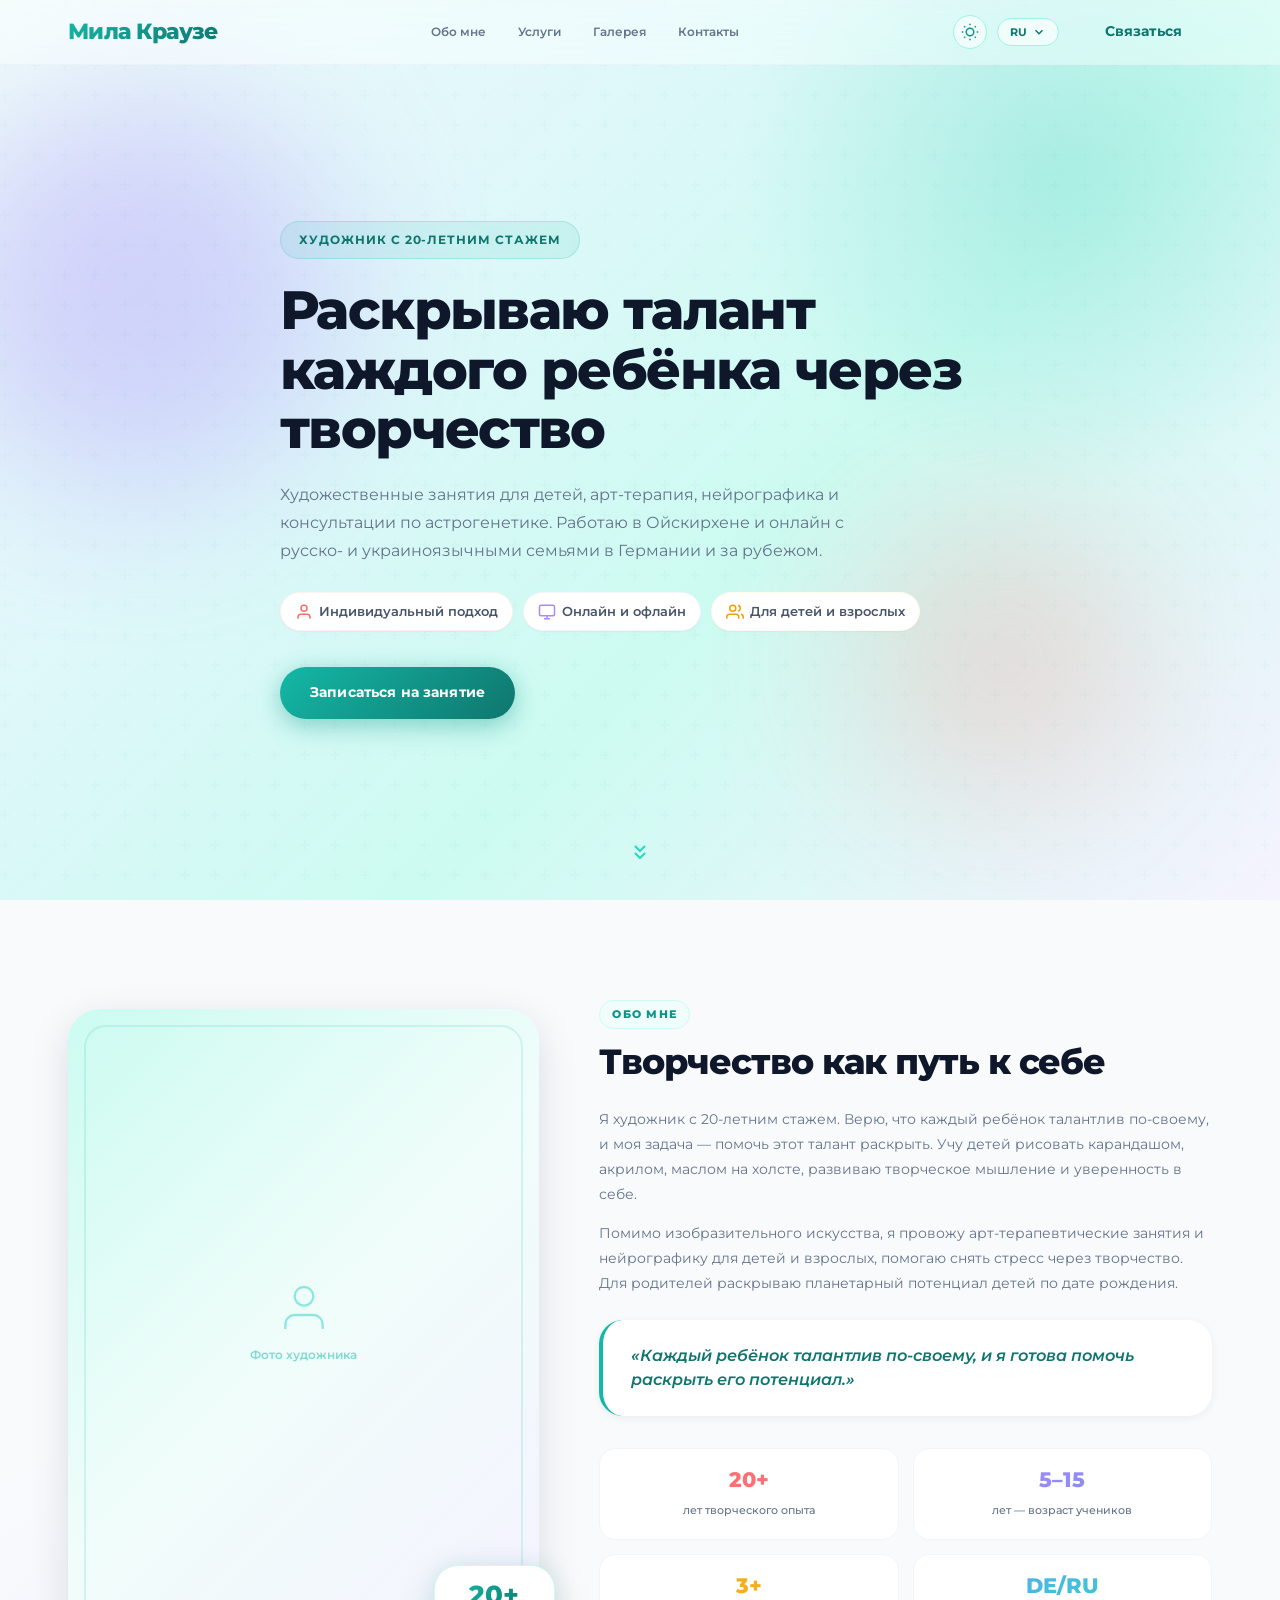
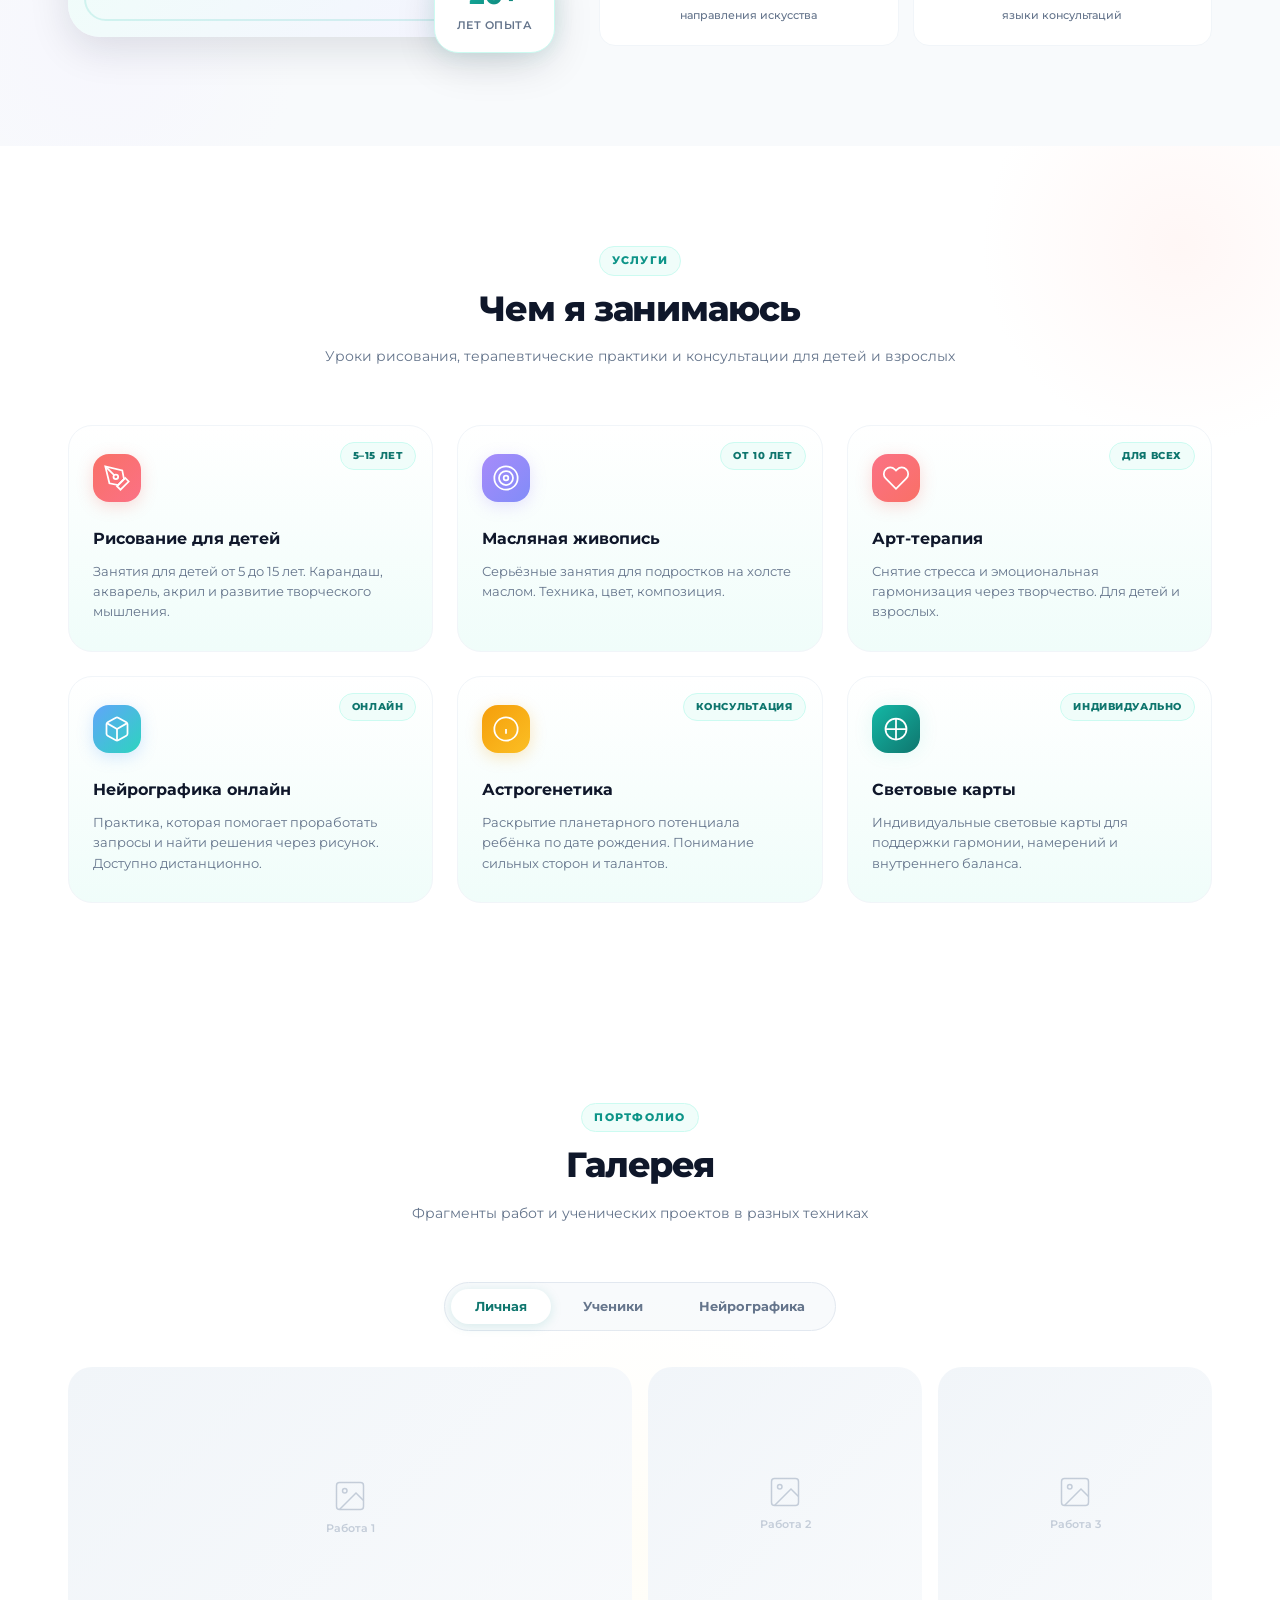
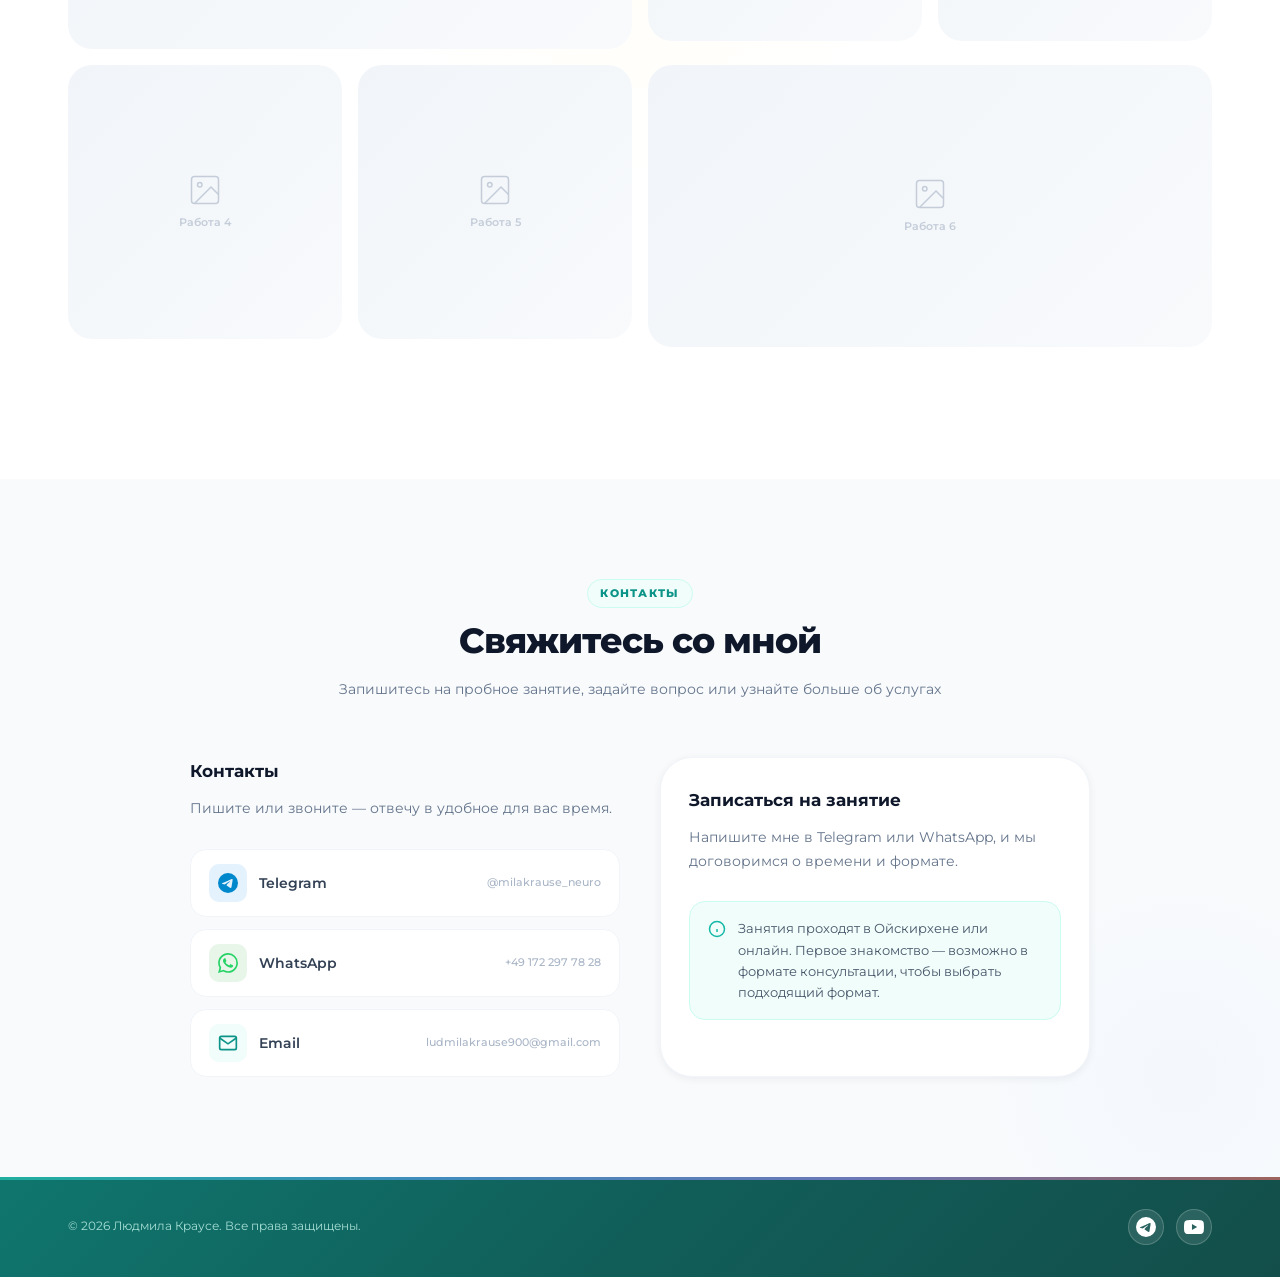
==== index.html @ b998c442 "Add files via upload" ====
<!DOCTYPE html>
<html lang="ru">
<head>
    <meta charset="UTF-8">
    <meta name="viewport" content="width=device-width, initial-scale=1.0">
    <title data-i18n="title">Людмила Краусе — Художник, преподаватель, арт-терапевт</title>
    <link rel="preconnect" href="https://fonts.googleapis.com">
    <link rel="preconnect" href="https://fonts.gstatic.com" crossorigin>
    <link href="https://fonts.googleapis.com/css2?family=Montserrat:wght@300;400;500;600;700;800&display=swap" rel="stylesheet">
    <link rel="stylesheet" href="styles.css">
</head>
<body>
    <!-- Header -->
    <header class="header" id="header">
        <div class="container header-inner">
            <a href="#" class="logo">
                <img src="images/logo.jpg" alt="Logo" class="logo-img" id="logoImg" onerror="this.style.display='none'">
                <span class="logo-text" data-i18n="logo">Мила Краузе</span>
            </a>
            <nav class="nav" id="nav">
                <a href="#about" data-i18n="nav_about">Обо мне</a>
                <a href="#services" data-i18n="nav_services">Услуги</a>
                <a href="#gallery" data-i18n="nav_gallery">Галерея</a>
                <a href="#contact" data-i18n="nav_contact">Контакты</a>
            </nav>
            <div class="header-right">
                <button type="button" class="theme-toggle" id="themeToggle" aria-label="Toggle theme">
                    <svg class="sun-icon" width="18" height="18" viewBox="0 0 24 24" fill="none" stroke="currentColor" stroke-width="2"><circle cx="12" cy="12" r="5"/><path d="M12 1v2M12 21v2M4.22 4.22l1.42 1.42M18.36 18.36l1.42 1.42M1 12h2M21 12h2M4.22 19.78l1.42-1.42M18.36 5.64l1.42-1.42"/></svg>
                    <svg class="moon-icon" width="18" height="18" viewBox="0 0 24 24" fill="none" stroke="currentColor" stroke-width="2"><path d="M21 12.79A9 9 0 1 1 11.21 3 7 7 0 0 0 21 12.79z"/></svg>
                </button>
                <div class="lang-dropdown">
                    <button type="button" class="lang-switch" id="langSwitch">
                        <span class="lang-current" id="langCurrent">RU</span>
                        <svg width="14" height="14" viewBox="0 0 24 24" fill="none" stroke="currentColor" stroke-width="2.5"><polyline points="6 9 12 15 18 9"/></svg>
                    </button>
                    <div class="lang-menu" id="langMenu">
                        <button type="button" class="lang-option" data-lang="ru">🇷🇺 Русский</button>
                        <button type="button" class="lang-option" data-lang="de">🇩🇪 Deutsch</button>
                    </div>
                </div>
                <a href="#contact" class="btn btn-small btn-header" data-i18n="btn_contact">Связаться</a>
                <button type="button" class="menu-toggle" id="menuToggle" aria-label="Меню">
                    <span></span><span></span><span></span>
                </button>
            </div>
        </div>
    </header>

    <!-- Hero -->
    <section class="hero">
        <div class="hero-gradient"></div>
        <div class="hero-blob hero-blob-1"></div>
        <div class="hero-blob hero-blob-2"></div>
        <div class="hero-pattern"></div>
        <div class="container">
            <div class="hero-content">
                <div class="hero-badge" data-i18n="hero_badge">Художник с 20-летним стажем</div>
                <h1 class="hero-title" data-i18n="hero_title">Раскрываю талант каждого ребёнка через творчество</h1>
                <p class="hero-text" data-i18n="hero_text">Художественные занятия для детей, арт-терапия, нейрографика и консультации по астрогенетике. Работаю в Ойскирхене и онлайн с русско- и украиноязычными семьями в Германии и за рубежом.</p>
                <div class="hero-badges">
                    <div class="badge badge-coral">
                        <svg width="18" height="18" viewBox="0 0 24 24" fill="none" stroke="currentColor" stroke-width="2"><path d="M20 21v-2a4 4 0 0 0-4-4H8a4 4 0 0 0-4 4v2"/><circle cx="12" cy="7" r="4"/></svg>
                        <span data-i18n="badge_1">Индивидуальный подход</span>
                    </div>
                    <div class="badge badge-purple">
                        <svg width="18" height="18" viewBox="0 0 24 24" fill="none" stroke="currentColor" stroke-width="2"><rect x="2" y="3" width="20" height="14" rx="2"/><line x1="8" y1="21" x2="16" y2="21"/><line x1="12" y1="17" x2="12" y2="21"/></svg>
                        <span data-i18n="badge_2">Онлайн и офлайн</span>
                    </div>
                    <div class="badge badge-gold">
                        <svg width="18" height="18" viewBox="0 0 24 24" fill="none" stroke="currentColor" stroke-width="2"><path d="M17 21v-2a4 4 0 0 0-4-4H5a4 4 0 0 0-4 4v2"/><circle cx="9" cy="7" r="4"/><path d="M23 21v-2a4 4 0 0 0-3-3.87"/><path d="M16 3.13a4 4 0 0 1 0 7.75"/></svg>
                        <span data-i18n="badge_3">Для детей и взрослых</span>
                    </div>
                </div>
                <a href="#contact" class="btn btn-primary" data-i18n="btn_cta">Записаться на занятие</a>
            </div>
        </div>
        <div class="hero-scroll">
            <svg width="24" height="24" viewBox="0 0 24 24" fill="none" stroke="currentColor" stroke-width="2"><polyline points="7 13 12 18 17 13"/><polyline points="7 6 12 11 17 6"/></svg>
        </div>
    </section>

    <!-- About -->
    <section class="about" id="about">
        <div class="about-blob"></div>
        <div class="container">
            <div class="about-grid">
                <div class="about-visual">
                    <div class="about-frame" id="aboutFrame">
                        <div class="about-placeholder">
                            <svg width="56" height="56" viewBox="0 0 24 24" fill="none" stroke="currentColor" stroke-width="1"><path d="M20 21v-2a4 4 0 0 0-4-4H8a4 4 0 0 0-4 4v2"/><circle cx="12" cy="7" r="4"/></svg>
                            <span data-i18n="photo_placeholder">Фото художника</span>
                        </div>
                    </div>
                    <div class="about-float-card">
                        <span class="about-float-number">20+</span>
                        <span class="about-float-text" data-i18n="float_years">лет опыта</span>
                    </div>
                </div>
                <div class="about-content">
                    <span class="section-label" data-i18n="about_label">Обо мне</span>
                    <h2 class="section-title" data-i18n="about_title">Творчество как путь к себе</h2>
                    <p data-i18n="about_p1">Я художник с 20-летним стажем. Верю, что каждый ребёнок талантлив по-своему, и моя задача — помочь этот талант раскрыть. Учу детей рисовать карандашом, акрилом, маслом на холсте, развиваю творческое мышление и уверенность в себе.</p>
                    <p data-i18n="about_p2">Помимо изобразительного искусства, я провожу арт-терапевтические занятия и нейрографику для детей и взрослых, помогаю снять стресс через творчество. Для родителей раскрываю планетарный потенциал детей по дате рождения.</p>
                    <blockquote data-i18n="quote">«Каждый ребёнок талантлив по-своему, и я готова помочь раскрыть его потенциал.»</blockquote>
                    <div class="stats">
                        <div class="stat stat-coral">
                            <span class="stat-number">20+</span>
                            <span class="stat-label" data-i18n="stat_1">лет творческого опыта</span>
                        </div>
                        <div class="stat stat-purple">
                            <span class="stat-number">5–15</span>
                            <span class="stat-label" data-i18n="stat_2">лет — возраст учеников</span>
                        </div>
                        <div class="stat stat-gold">
                            <span class="stat-number">3+</span>
                            <span class="stat-label" data-i18n="stat_3">направления искусства</span>
                        </div>
                        <div class="stat stat-blue">
                            <span class="stat-number">DE/RU</span>
                            <span class="stat-label" data-i18n="stat_4">языки консультаций</span>
                        </div>
                    </div>
                </div>
            </div>
        </div>
    </section>

    <!-- Services -->
    <section class="services" id="services">
        <div class="services-blob"></div>
        <div class="container">
            <div class="section-header">
                <span class="section-label" data-i18n="services_label">Услуги</span>
                <h2 class="section-title" data-i18n="services_title">Чем я занимаюсь</h2>
                <p class="section-subtitle" data-i18n="services_subtitle">Уроки рисования, терапевтические практики и консультации для детей и взрослых</p>
            </div>
            <div class="services-grid">
                <div class="service-card">
                    <div class="service-tag" data-i18n="tag_kids">5–15 лет</div>
                    <div class="service-icon service-icon-coral">
                        <svg width="28" height="28" viewBox="0 0 24 24" fill="none" stroke="currentColor" stroke-width="1.5"><path d="M12 19l7-7 3 3-7 7-3-3z"/><path d="M18 13l-1.5-7.5L2 2l3.5 14.5L13 18l5-5z"/><path d="M2 2l7.586 7.586"/><circle cx="11" cy="11" r="2"/></svg>
                    </div>
                    <h3 data-i18n="service_1_title">Рисование для детей</h3>
                    <p data-i18n="service_1_desc">Занятия для детей от 5 до 15 лет. Карандаш, акварель, акрил и развитие творческого мышления.</p>
                </div>
                <div class="service-card">
                    <div class="service-tag" data-i18n="tag_teens">от 10 лет</div>
                    <div class="service-icon service-icon-purple">
                        <svg width="28" height="28" viewBox="0 0 24 24" fill="none" stroke="currentColor" stroke-width="1.5"><circle cx="12" cy="12" r="10"/><circle cx="12" cy="12" r="6"/><circle cx="12" cy="12" r="2"/></svg>
                    </div>
                    <h3 data-i18n="service_2_title">Масляная живопись</h3>
                    <p data-i18n="service_2_desc">Серьёзные занятия для подростков на холсте маслом. Техника, цвет, композиция.</p>
                </div>
                <div class="service-card">
                    <div class="service-tag" data-i18n="tag_all">для всех</div>
                    <div class="service-icon service-icon-rose">
                        <svg width="28" height="28" viewBox="0 0 24 24" fill="none" stroke="currentColor" stroke-width="1.5"><path d="M20.84 4.61a5.5 5.5 0 0 0-7.78 0L12 5.67l-1.06-1.06a5.5 5.5 0 0 0-7.78 7.78l1.06 1.06L12 21.23l7.78-7.78 1.06-1.06a5.5 5.5 0 0 0 0-7.78z"/></svg>
                    </div>
                    <h3 data-i18n="service_3_title">Арт-терапия</h3>
                    <p data-i18n="service_3_desc">Снятие стресса и эмоциональная гармонизация через творчество. Для детей и взрослых.</p>
                </div>
                <div class="service-card">
                    <div class="service-tag" data-i18n="tag_online">онлайн</div>
                    <div class="service-icon service-icon-blue">
                        <svg width="28" height="28" viewBox="0 0 24 24" fill="none" stroke="currentColor" stroke-width="1.5"><path d="M21 16V8a2 2 0 0 0-1-1.73l-7-4a2 2 0 0 0-2 0l-7 4A2 2 0 0 0 3 8v8a2 2 0 0 0 1 1.73l7 4a2 2 0 0 0 2 0l7-4A2 2 0 0 0 21 16z"/><polyline points="3.27 6.96 12 12.01 20.73 6.96"/><line x1="12" y1="22.08" x2="12" y2="12"/></svg>
                    </div>
                    <h3 data-i18n="service_4_title">Нейрографика онлайн</h3>
                    <p data-i18n="service_4_desc">Практика, которая помогает проработать запросы и найти решения через рисунок. Доступно дистанционно.</p>
                </div>
                <div class="service-card">
                    <div class="service-tag" data-i18n="tag_consult">консультация</div>
                    <div class="service-icon service-icon-gold">
                        <svg width="28" height="28" viewBox="0 0 24 24" fill="none" stroke="currentColor" stroke-width="1.5"><circle cx="12" cy="12" r="10"/><path d="M12 16v-4"/><path d="M12 8h.01"/></svg>
                    </div>
                    <h3 data-i18n="service_5_title">Астрогенетика</h3>
                    <p data-i18n="service_5_desc">Раскрытие планетарного потенциала ребёнка по дате рождения. Понимание сильных сторон и талантов.</p>
                </div>
                <div class="service-card">
                    <div class="service-tag" data-i18n="tag_individual">индивидуально</div>
                    <div class="service-icon service-icon-teal">
                        <svg width="28" height="28" viewBox="0 0 24 24" fill="none" stroke="currentColor" stroke-width="1.5"><path d="M12 3v18"/><path d="M3 12h18"/><circle cx="12" cy="12" r="9"/></svg>
                    </div>
                    <h3 data-i18n="service_6_title">Световые карты</h3>
                    <p data-i18n="service_6_desc">Индивидуальные световые карты для поддержки гармонии, намерений и внутреннего баланса.</p>
                </div>
            </div>
        </div>
    </section>

    <!-- Gallery -->
    <section class="gallery" id="gallery">
        <div class="gallery-blob"></div>
        <div class="container">
            <div class="section-header">
                <span class="section-label" data-i18n="gallery_label">Портфолио</span>
                <h2 class="section-title" data-i18n="gallery_title">Галерея</h2>
                <p class="section-subtitle" data-i18n="gallery_subtitle">Фрагменты работ и ученических проектов в разных техниках</p>
            </div>
            <div class="gallery-tabs-wrap" id="galleryTabsWrap"></div>
            <div class="gallery-grid" id="galleryGrid"></div>
            <div class="gallery-more-wrap" id="galleryMoreWrap"></div>
        </div>
    </section>

    <!-- Contact -->
    <section class="contact" id="contact">
        <div class="contact-blob"></div>
        <div class="container">
            <div class="section-header">
                <span class="section-label" data-i18n="contact_label">Контакты</span>
                <h2 class="section-title" data-i18n="contact_title">Свяжитесь со мной</h2>
                <p class="section-subtitle" data-i18n="contact_subtitle">Запишитесь на пробное занятие, задайте вопрос или узнайте больше об услугах</p>
            </div>
            <div class="contact-grid">
                <div class="contact-info">
                    <h3 data-i18n="contact_info_title">Контакты</h3>
                    <p data-i18n="contact_info_text">Пишите или звоните — отвечу в удобное для вас время.</p>
                    <div class="contact-links">
                        <a href="https://t.me/milakrause_neuro" target="_blank" class="contact-link contact-link-tg">
                            <span class="contact-link-icon">
                                <svg width="20" height="20" viewBox="0 0 24 24" fill="currentColor"><path d="M11.944 0A12 12 0 0 0 0 12a12 12 0 0 0 12 12 12 12 0 0 0 12-12A12 12 0 0 0 12 0a12 12 0 0 0-.056 0zm4.962 7.224c.1-.002.321.023.465.14a.506.506 0 0 1 .171.325c.016.093.036.306.02.472-.18 1.898-.962 6.502-1.36 8.627-.168.9-.499 1.201-.82 1.23-.696.065-1.225-.46-1.9-.902-1.056-.693-1.653-1.124-2.678-1.8-1.185-.78-.417-1.21.258-1.91.177-.184 3.247-2.977 3.307-3.23.007-.032.014-.15-.056-.212s-.174-.041-.249-.024c-.106.024-1.793 1.14-5.061 3.345-.48.33-.913.49-1.302.48-.428-.008-1.252-.241-1.865-.44-.752-.245-1.349-.374-1.297-.789.027-.216.325-.437.893-.663 3.498-1.524 5.83-2.529 6.998-3.014 3.332-1.386 4.025-1.627 4.476-1.635z"/></svg>
                            </span>
                            <span>Telegram</span>
                            <span class="contact-link-detail">@milakrause_neuro</span>
                        </a>
                        <a href="https://wa.me/491722977828" target="_blank" class="contact-link contact-link-wa">
                            <span class="contact-link-icon">
                                <svg width="20" height="20" viewBox="0 0 24 24" fill="currentColor"><path d="M17.472 14.382c-.297-.149-1.758-.867-2.03-.967-.273-.099-.471-.148-.67.15-.197.297-.767.966-.94 1.164-.173.199-.347.223-.644.075-.297-.15-1.255-.463-2.39-1.475-.883-.788-1.48-1.761-1.653-2.059-.173-.297-.018-.458.13-.606.134-.133.298-.347.446-.52.149-.174.198-.298.298-.497.099-.198.05-.371-.025-.52-.075-.149-.669-1.612-.916-2.207-.242-.579-.487-.5-.669-.51-.173-.008-.371-.01-.57-.01-.198 0-.52.074-.792.372-.272.297-1.04 1.016-1.04 2.479 0 1.462 1.065 2.875 1.213 3.074.149.198 2.096 3.2 5.077 4.487.709.306 1.262.489 1.694.625.712.227 1.36.195 1.871.118.571-.085 1.758-.719 2.006-1.413.248-.694.248-1.289.173-1.413-.074-.124-.272-.198-.57-.347m-5.421 7.403h-.004a9.87 9.87 0 01-5.031-1.378l-.361-.214-3.741.982.998-3.648-.235-.374a9.86 9.86 0 01-1.51-5.26c.001-5.45 4.436-9.884 9.888-9.884 2.64 0 5.122 1.03 6.988 2.898a9.825 9.825 0 012.893 6.994c-.003 5.45-4.437 9.884-9.885 9.884m8.413-18.297A11.815 11.815 0 0012.05 0C5.495 0 .16 5.335.157 11.892c0 2.096.547 4.142 1.588 5.945L.057 24l6.305-1.654a11.882 11.882 0 005.683 1.448h.005c6.554 0 11.89-5.335 11.893-11.893a11.821 11.821 0 00-3.48-8.413z"/></svg>
                            </span>
                            <span>WhatsApp</span>
                            <span class="contact-link-detail">+49 172 297 78 28</span>
                        </a>
                        <a href="mailto:ludmilakrause900@gmail.com" class="contact-link contact-link-email" onclick="copyEmail(event)">
                            <span class="contact-link-icon">
                                <svg width="20" height="20" viewBox="0 0 24 24" fill="none" stroke="currentColor" stroke-width="2"><path d="M4 4h16c1.1 0 2 .9 2 2v12c0 1.1-.9 2-2 2H4c-1.1 0-2-.9-2-2V6c0-1.1.9-2 2-2z"/><polyline points="22,6 12,13 2,6"/></svg>
                            </span>
                            <span>Email</span>
                            <span class="contact-link-detail" id="emailText">ludmilakrause900@gmail.com</span>
                            <span class="copy-tooltip" id="emailTooltip">Скопировано!</span>
                        </a>
                    </div>
                </div>
                <div class="contact-form-wrap">
                    <h3 data-i18n="form_title">Записаться на занятие</h3>
                    <p data-i18n="form_text">Напишите мне в Telegram или WhatsApp, и мы договоримся о времени и формате.</p>
                    <div class="contact-note">
                        <svg width="18" height="18" viewBox="0 0 24 24" fill="none" stroke="currentColor" stroke-width="2"><circle cx="12" cy="12" r="10"/><path d="M12 16v-4"/><path d="M12 8h.01"/></svg>
                        <span data-i18n="form_note">Занятия проходят в Ойскирхене или онлайн. Первое знакомство — возможно в формате консультации, чтобы выбрать подходящий формат.</span>
                    </div>
                </div>
            </div>
        </div>
    </section>

    <!-- Footer -->
    <footer class="footer">
        <div class="container">
            <div class="footer-inner">
                <p data-i18n="footer_text">© 2026 Людмила Краусе. Все права защищены.</p>
                <div class="footer-socials">
                    <a href="https://t.me/milakrause_neuro" target="_blank" class="footer-social" aria-label="Telegram">
                        <svg width="20" height="20" viewBox="0 0 24 24" fill="currentColor"><path d="M11.944 0A12 12 0 0 0 0 12a12 12 0 0 0 12 12 12 12 0 0 0 12-12A12 12 0 0 0 12 0a12 12 0 0 0-.056 0zm4.962 7.224c.1-.002.321.023.465.14a.506.506 0 0 1 .171.325c.016.093.036.306.02.472-.18 1.898-.962 6.502-1.36 8.627-.168.9-.499 1.201-.82 1.23-.696.065-1.225-.46-1.9-.902-1.056-.693-1.653-1.124-2.678-1.8-1.185-.78-.417-1.21.258-1.91.177-.184 3.247-2.977 3.307-3.23.007-.032.014-.15-.056-.212s-.174-.041-.249-.024c-.106.024-1.793 1.14-5.061 3.345-.48.33-.913.49-1.302.48-.428-.008-1.252-.241-1.865-.44-.752-.245-1.349-.374-1.297-.789.027-.216.325-.437.893-.663 3.498-1.524 5.83-2.529 6.998-3.014 3.332-1.386 4.025-1.627 4.476-1.635z"/></svg>
                    </a>
                    <a href="https://youtube.com/@mila-blogerscha-na-velike?si=p_dONf7LQTGXQcqg" target="_blank" class="footer-social" aria-label="YouTube">
                        <svg width="20" height="20" viewBox="0 0 24 24" fill="currentColor"><path d="M23.498 6.186a3.016 3.016 0 0 0-2.122-2.136C19.505 3.545 12 3.545 12 3.545s-7.505 0-9.377.505A3.017 3.017 0 0 0 .502 6.186C0 8.07 0 12 0 12s0 3.93.502 5.814a3.016 3.016 0 0 0 2.122 2.136c1.871.505 9.376.505 9.376.505s7.505 0 9.377-.505a3.015 3.015 0 0 0 2.122-2.136C24 15.93 24 12 24 12s0-3.93-.502-5.814zM9.545 15.568V8.432L15.818 12l-6.273 3.568z"/></svg>
                    </a>
                </div>
            </div>
        </div>
    </footer>

    <script src="script.js"></script>
</body>
</html>
---- styles.css ----
/* ============================================
   Людмила Краусе — Художник, преподаватель
   Montserrat | Бирюзовый + цвета | RU/DE | Тёмная тема
   ============================================ */

*, *::before, *::after { margin: 0; padding: 0; box-sizing: border-box; }

:root {
    /* Бирюзовая палитра */
    --teal-50: #f0fdfa; --teal-100: #ccfbf1; --teal-200: #99f6e4;
    --teal-300: #5eead4; --teal-400: #2dd4bf; --teal-500: #14b8a6;
    --teal-600: #0d9488; --teal-700: #0f766e; --teal-800: #115e59; --teal-900: #134e4a;

    /* Дополнительные цвета */
    --coral: #f97066; --coral-light: #fff1ef; --coral-bg: #fef3f2;
    --purple: #a78bfa; --purple-light: #f5f3ff; --purple-bg: #ede9fe;
    --rose: #fb7185; --rose-light: #fff1f2; --rose-bg: #ffe4e6;
    --gold: #f59e0b; --gold-light: #fffbeb; --gold-bg: #fef3c7;
    --blue: #60a5fa; --blue-light: #eff6ff; --blue-bg: #dbeafe;
    --emerald: #34d399; --emerald-light: #ecfdf5; --emerald-bg: #d1fae5;
    --indigo: #818cf8; --indigo-light: #eef2ff; --indigo-bg: #e0e7ff;
    --amber: #fbbf24; --amber-light: #fffbeb; --amber-bg: #fef3c7;

    /* Slate */
    --slate-50: #f8fafc; --slate-100: #f1f5f9; --slate-200: #e2e8f0;
    --slate-300: #cbd5e1; --slate-400: #94a3b8; --slate-500: #64748b;
    --slate-600: #475569; --slate-700: #334155; --slate-800: #1e293b; --slate-900: #0f172a;

    --white: #ffffff; --black: #0f172a;

    /* Тёмная тема — серые + бирюзовый */
    --dark-bg: #0a0a0f;
    --dark-surface: #13131f;
    --dark-surface-2: #1a1a2e;
    --dark-border: #2a2a3e;
    --dark-text: #e2e8f0;
    --dark-text-dim: #94a3b8;

    /* Градиенты */
    --gradient-teal: linear-gradient(135deg, var(--teal-500) 0%, var(--teal-700) 100%);
    --gradient-coral: linear-gradient(135deg, var(--coral) 0%, var(--rose) 100%);
    --gradient-purple: linear-gradient(135deg, var(--purple) 0%, var(--indigo) 100%);
    --gradient-gold: linear-gradient(135deg, var(--gold) 0%, var(--amber) 100%);
    --gradient-blue: linear-gradient(135deg, var(--blue) 0%, var(--teal-400) 100%);
    --gradient-hero: linear-gradient(135deg, var(--teal-50) 0%, #e0f7fa 30%, var(--teal-100) 60%, var(--purple-light) 100%);
    --gradient-footer: linear-gradient(135deg, var(--teal-700) 0%, var(--teal-800) 50%, var(--teal-900) 100%);
    --gradient-rainbow: linear-gradient(135deg, var(--teal-400), var(--blue), var(--purple), var(--coral));

    /* Тени */
    --shadow-xs: 0 1px 2px rgba(15,23,42,0.04);
    --shadow-sm: 0 2px 8px rgba(15,23,42,0.06);
    --shadow-md: 0 4px 20px rgba(15,23,42,0.08);
    --shadow-lg: 0 12px 40px rgba(15,23,42,0.12);
    --shadow-glow: 0 0 40px rgba(20,184,166,0.15);
    --shadow-glow-sm: 0 0 20px rgba(20,184,166,0.1);
    --shadow-coral: 0 4px 16px rgba(249,112,102,0.25);
    --shadow-purple: 0 4px 16px rgba(167,139,250,0.25);
    --shadow-gold: 0 4px 16px rgba(245,158,11,0.25);
    --shadow-blue: 0 4px 16px rgba(96,165,250,0.25);

    /* Радиусы */
    --r-sm: 10px; --r-md: 16px; --r-lg: 24px; --r-xl: 32px; --r-full: 9999px;

    /* Переходы */
    --t: all 0.3s cubic-bezier(0.4, 0, 0.2, 1);
    --t-slow: all 0.5s cubic-bezier(0.4, 0, 0.2, 1);
}

/* ============================================
   ТЁМНАЯ ТЕМА — минимализм, серый #3C3C3C
   ============================================ */
body.dark-theme {
    background: #3C3C3C;
    color: #f0f0f0;
}

body.dark-theme .header {
    background: rgba(60,60,60,0.55);
    border-bottom-color: rgba(255,255,255,0.08);
}
body.dark-theme .header.scrolled {
    background: rgba(60,60,60,0.85);
}

body.dark-theme .nav a { color: rgba(255,255,255,0.6); }
body.dark-theme .nav a:hover { color: #ffffff; }
body.dark-theme .nav a::after { background: #ffffff; }
body.dark-theme .menu-toggle span { background: #ffffff; }

body.dark-theme .hero {
    background: linear-gradient(135deg, #3C3C3C 0%, #2a2a2a 50%, #3C3C3C 100%);
}
body.dark-theme .hero-title { color: #ffffff; }
body.dark-theme .hero-text { color: rgba(255,255,255,0.65); }
body.dark-theme .hero-badge { background: rgba(20,184,166,0.15); border-color: rgba(20,184,166,0.3); color: var(--teal-300); }
body.dark-theme .hero-blob-1 { background: var(--teal-600); opacity: 0.15; }
body.dark-theme .hero-blob-2 { background: var(--teal-400); opacity: 0.1; }

body.dark-theme .services { background: #3C3C3C; }
body.dark-theme .services-blob { background: radial-gradient(circle, rgba(20,184,166,0.12) 0%, transparent 70%); }
body.dark-theme .service-card {
    background: linear-gradient(180deg, #4a4a4a 0%, #3C3C3C 100%);
    border-color: rgba(255,255,255,0.08);
}
body.dark-theme .service-card:hover {
    border-color: rgba(255,255,255,0.2);
    box-shadow: 0 12px 40px rgba(0,0,0,0.3), 0 0 30px rgba(20,184,166,0.1);
}
body.dark-theme .service-card::before { background: linear-gradient(90deg, var(--teal-500), var(--teal-300)); }
body.dark-theme .service-card h3 { color: #ffffff; }
body.dark-theme .service-card p { color: rgba(255,255,255,0.6); }
body.dark-theme .service-tag { background: rgba(20,184,166,0.15); border-color: rgba(20,184,166,0.2); color: var(--teal-300); }

body.dark-theme .about { background: #323232; }
body.dark-theme .about-blob { background: radial-gradient(circle, rgba(20,184,166,0.08) 0%, transparent 70%); }
body.dark-theme .about-content p { color: rgba(255,255,255,0.6); }
body.dark-theme .about-content blockquote {
    background: #4a4a4a; color: #ffffff;
    border-left-color: #ffffff;
}
body.dark-theme .about-frame { background: linear-gradient(135deg, #4a4a4a, #3C3C3C); }
body.dark-theme .about-placeholder { color: rgba(255,255,255,0.3); }
body.dark-theme .about-placeholder span { color: rgba(255,255,255,0.4); }
body.dark-theme .about-float-card {
    background: #4a4a4a; border-color: rgba(255,255,255,0.1);
    box-shadow: 0 12px 40px rgba(0,0,0,0.3);
}
body.dark-theme .about-float-text { color: rgba(255,255,255,0.6); }

body.dark-theme .gallery { background: #3C3C3C; }
body.dark-theme .gallery-blob { background: radial-gradient(circle, rgba(20,184,166,0.08) 0%, transparent 70%); }
body.dark-theme .gallery-item { background: linear-gradient(135deg, #4a4a4a, #3C3C3C); }
body.dark-theme .gallery-item::after { background: linear-gradient(135deg, var(--teal-500), var(--teal-300)); opacity: 0; }
body.dark-theme .gallery-item:hover::after { opacity: 0.2; }
body.dark-theme .gallery-placeholder { color: rgba(255,255,255,0.3); }

body.dark-theme .contact { background: #323232; }
body.dark-theme .contact-blob { background: radial-gradient(circle, rgba(20,184,166,0.08) 0%, transparent 70%); }
body.dark-theme .contact-form-wrap { background: #4a4a4a; border-color: rgba(255,255,255,0.08); }
body.dark-theme .contact-info h3, body.dark-theme .contact-form-wrap h3 { color: #ffffff; }
body.dark-theme .contact-link {
    background: #4a4a4a; border-color: rgba(255,255,255,0.08); color: #f0f0f0;
}
body.dark-theme .contact-link:hover {
    background: #525252; border-color: rgba(255,255,255,0.2);
    transform: translateX(6px);
}
body.dark-theme .contact-note {
    background: rgba(20,184,166,0.08); border-color: rgba(20,184,166,0.15);
    color: rgba(255,255,255,0.65);
}

body.dark-theme .stat {
    background: #4a4a4a; border-color: rgba(255,255,255,0.08);
}
body.dark-theme .stat:hover { border-color: rgba(255,255,255,0.2); }
body.dark-theme .stat-label { color: rgba(255,255,255,0.6); }
body.dark-theme .stat-number {
    background: linear-gradient(135deg, #ffffff, #cccccc);
    -webkit-background-clip: text; -webkit-text-fill-color: transparent; background-clip: text;
}

body.dark-theme .section-title { color: #ffffff; }
body.dark-theme .section-subtitle { color: rgba(255,255,255,0.6); }
body.dark-theme .section-label { background: rgba(20,184,166,0.15); border-color: rgba(20,184,166,0.2); color: var(--teal-300); }

body.dark-theme .badge {
    background: #4a4a4a; border-color: rgba(255,255,255,0.08); color: #f0f0f0;
}
body.dark-theme .badge:hover { border-color: rgba(255,255,255,0.2); }
body.dark-theme .badge svg { color: var(--teal-300); }

body.dark-theme .lang-switch { background: #4a4a4a; border-color: rgba(255,255,255,0.1); color: #f0f0f0; }
body.dark-theme .lang-switch:hover { background: #525252; border-color: rgba(255,255,255,0.2); }
body.dark-theme .lang-menu { background: #4a4a4a; border-color: rgba(255,255,255,0.1); }
body.dark-theme .lang-option { color: #f0f0f0; }
body.dark-theme .lang-option:hover { background: #525252; }
body.dark-theme .lang-option.active { background: rgba(20,184,166,0.2); color: #ffffff; }

body.dark-theme .theme-toggle { background: #4a4a4a; border-color: rgba(255,255,255,0.1); color: #f0f0f0; }
body.dark-theme .theme-toggle:hover { background: #525252; border-color: rgba(255,255,255,0.2); }

/* Кнопки в тёмной теме — чёрные, кроме CTA */
body.dark-theme .btn-primary {
    background: var(--gradient-teal);
    color: #ffffff;
    box-shadow: 0 8px 24px rgba(13,148,136,0.4);
}
body.dark-theme .btn-small.btn-header {
    background: transparent;
    color: var(--teal-300);
    border-color: rgba(20,184,166,0.3);
}
body.dark-theme .btn-small.btn-header:hover {
    background: rgba(20,184,166,0.1);
    border-color: var(--teal-400);
    color: #ffffff;
}

body.dark-theme .footer {
    background: linear-gradient(135deg, #2a2a2a 0%, #3C3C3C 50%, #2a2a2a 100%);
}
body.dark-theme .footer::before {
    background: linear-gradient(90deg, transparent, var(--teal-500), transparent);
    opacity: 0.4;
}
body.dark-theme .footer-social {
    background: rgba(255,255,255,0.08);
    border-color: rgba(255,255,255,0.15);
    color: #ffffff;
}
body.dark-theme .footer-social:hover {
    background: var(--teal-600);
    border-color: var(--teal-400);
}

/* Мобильное меню в тёмной теме */
body.dark-theme .nav.open {
    background: rgba(60,60,60,0.97);
    border-bottom-color: rgba(255,255,255,0.1);
}
body.dark-theme .nav a { border-bottom-color: rgba(255,255,255,0.05); }

/* Анимация смены языка */
.lang-transition { opacity: 0; transform: translateY(8px); transition: opacity 0.25s ease, transform 0.25s ease; pointer-events: none; }
.lang-transition.visible { opacity: 1; transform: translateY(0); pointer-events: all; }

html { font-size: 15px; scroll-behavior: smooth; }

body {
    font-family: 'Montserrat', -apple-system, BlinkMacSystemFont, sans-serif;
    background: var(--white);
    color: var(--slate-800);
    line-height: 1.65;
    -webkit-font-smoothing: antialiased;
    overflow-x: hidden;
    transition: background 0.4s ease, color 0.4s ease;
}

.container { max-width: 1200px; margin: 0 auto; padding: 0 28px; }

/* ============================================
   HEADER
   ============================================ */
.header {
    position: fixed; top: 0; left: 0; right: 0; z-index: 1000;
    background: rgba(255,255,255,0.45);
    backdrop-filter: blur(16px) saturate(1.2);
    -webkit-backdrop-filter: blur(16px) saturate(1.2);
    border-bottom: 1px solid rgba(226,232,240,0.35);
    transition: var(--t);
}
.header.scrolled { box-shadow: var(--shadow-sm); background: rgba(255,255,255,0.75); }

.header-inner { display: flex; align-items: center; justify-content: space-between; height: 64px; }

/* Logo with photo */
.logo {
    display: flex; align-items: center; gap: 12px;
    font-family: 'Montserrat', sans-serif;
    font-size: 1.45rem; font-weight: 800;
    color: var(--teal-600); text-decoration: none;
    letter-spacing: -0.03em; white-space: nowrap;
    background: var(--gradient-teal);
    -webkit-background-clip: text; -webkit-text-fill-color: transparent; background-clip: text;
}
.logo-img {
    width: 40px; height: 40px; border-radius: 50%;
    object-fit: cover; border: none;
    flex-shrink: 0;
}

.nav { display: flex; gap: 32px; }
.nav a {
    font-size: 0.82rem; font-weight: 600; color: var(--slate-500);
    text-decoration: none; transition: var(--t); position: relative; padding: 4px 0;
}
.nav a::after {
    content: ''; position: absolute; bottom: 0; left: 0; width: 0; height: 2.5px;
    background: var(--gradient-teal); border-radius: 2px; transition: var(--t);
}
.nav a:hover { color: var(--teal-600); }
.nav a:hover::after { width: 100%; }

.header-right { display: flex; align-items: center; gap: 10px; }

/* Button "Связаться" in header */
.btn-small {
    display: inline-flex; align-items: center; justify-content: center;
    padding: 2px 6px; font-family: 'Montserrat', sans-serif;
    font-size: 0.5rem; font-weight: 700; border-radius: var(--r-full);
    text-decoration: none; cursor: pointer; transition: var(--t);
    border: 1px solid var(--teal-300);
    background: transparent; color: var(--teal-700);
    box-shadow: none;
    white-space: nowrap;
    margin-left: 6px;
    letter-spacing: 0.02em;
}
.btn-small:hover {
    background: var(--teal-50);
    border-color: var(--teal-400);
    color: var(--teal-800);
}

/* Theme toggle */
.theme-toggle {
    display: flex; align-items: center; justify-content: center;
    width: 34px; height: 34px; border-radius: 50%;
    background: var(--teal-50); border: 1.5px solid var(--teal-200);
    color: var(--teal-600); cursor: pointer; transition: var(--t);
    position: relative; overflow: hidden;
}
.theme-toggle:hover { background: var(--teal-100); border-color: var(--teal-300); transform: rotate(15deg); }
.theme-toggle .sun-icon, .theme-toggle .moon-icon { position: absolute; transition: var(--t); }
.theme-toggle .sun-icon { opacity: 1; transform: scale(1); }
.theme-toggle .moon-icon { opacity: 0; transform: scale(0.5); }
body.dark-theme .theme-toggle .sun-icon { opacity: 0; transform: scale(0.5); }
body.dark-theme .theme-toggle .moon-icon { opacity: 1; transform: scale(1); }

/* Language dropdown */
.lang-dropdown { position: relative; }
.lang-switch {
    display: flex; align-items: center; gap: 5px;
    padding: 6px 12px; background: var(--teal-50);
    border: 1.5px solid var(--teal-200); border-radius: var(--r-full);
    font-family: 'Montserrat', sans-serif; font-size: 0.72rem; font-weight: 700;
    color: var(--teal-700); cursor: pointer; transition: var(--t);
}
.lang-switch:hover { background: var(--teal-100); border-color: var(--teal-300); }
.lang-switch svg { transition: var(--t); }
.lang-switch.open svg { transform: rotate(180deg); }

.lang-menu {
    position: absolute; top: calc(100% + 8px); right: 0;
    background: var(--white); border: 1px solid var(--slate-200);
    border-radius: var(--r-md); box-shadow: var(--shadow-lg);
    padding: 6px; min-width: 160px; opacity: 0; visibility: hidden;
    transform: translateY(-8px); transition: var(--t); z-index: 1001;
}
.lang-menu.open { opacity: 1; visibility: visible; transform: translateY(0); }

.lang-option {
    display: flex; align-items: center; gap: 10px; width: 100%;
    padding: 10px 14px; border: none; border-radius: var(--r-sm);
    background: none; font-family: 'Montserrat', sans-serif;
    font-size: 0.85rem; font-weight: 600; color: var(--slate-700);
    cursor: pointer; transition: var(--t); text-align: left;
}
.lang-option:hover { background: var(--teal-50); color: var(--teal-700); }
.lang-option.active { background: var(--teal-100); color: var(--teal-800); }

.menu-toggle {
    display: none; flex-direction: column; gap: 5px;
    background: none; border: none; cursor: pointer; padding: 6px;
}
.menu-toggle span { display: block; width: 22px; height: 2.5px; background: var(--slate-700); border-radius: 2px; transition: var(--t); }

/* ============================================
   HERO
   ============================================ */
.hero {
    position: relative; padding: 140px 0 100px; overflow: hidden;
    background: var(--gradient-hero); min-height: 100vh; display: flex; align-items: center;
}
.hero-gradient {
    position: absolute; top: -20%; right: -10%; width: 700px; height: 700px;
    background: radial-gradient(circle, rgba(20,184,166,0.2) 0%, transparent 65%);
    pointer-events: none;
}
.hero-blob {
    position: absolute; border-radius: 50%; filter: blur(80px); pointer-events: none; opacity: 0.35;
}
.hero-blob-1 { width: 400px; height: 400px; background: var(--purple); top: 10%; left: -5%; }
.hero-blob-2 { width: 300px; height: 300px; background: var(--coral); bottom: 10%; right: 10%; opacity: 0.2; }
.hero-pattern {
    position: absolute; inset: 0; opacity: 0.025;
    background-image: url("data:image/svg+xml,%3Csvg width='60' height='60' viewBox='0 0 60 60' xmlns='http://www.w3.org/2000/svg'%3E%3Cg fill='none' fill-rule='evenodd'%3E%3Cg fill='%230d9488' fill-opacity='1'%3E%3Cpath d='M36 34v-4h-2v4h-4v2h4v4h2v-4h4v-2h-4zm0-30V0h-2v4h-4v2h4v4h2V6h4V4h-4zM6 34v-4H4v4H0v2h4v4h2v-4h4v-2H6zM6 4V0H4v4H0v2h4v4h2V6h4V4H6z'/%3E%3C/g%3E%3C/g%3E%3C/svg%3E");
    pointer-events: none;
}
.hero-content { max-width: 720px; position: relative; z-index: 1; }

.hero-badge {
    display: inline-flex; align-items: center; gap: 8px;
    padding: 8px 18px; background: rgba(20,184,166,0.1);
    border: 1px solid rgba(20,184,166,0.2); border-radius: var(--r-full);
    font-size: 0.8rem; font-weight: 700; text-transform: uppercase;
    letter-spacing: 0.08em; color: var(--teal-700); margin-bottom: 22px;
    backdrop-filter: blur(8px);
}
.hero-title {
    font-family: 'Montserrat', sans-serif; font-size: clamp(2.2rem, 5vw, 3.6rem);
    font-weight: 800; line-height: 1.1; color: var(--slate-900);
    margin-bottom: 22px; letter-spacing: -0.03em;
}
.hero-text { font-size: 1.05rem; color: var(--slate-500); line-height: 1.75; margin-bottom: 28px; max-width: 580px; font-weight: 400; }

.hero-badges { display: flex; flex-wrap: wrap; gap: 10px; margin-bottom: 36px; }

.badge {
    display: inline-flex; align-items: center; gap: 6px;
    padding: 8px 14px; background: var(--white);
    border: 1px solid var(--slate-200); border-radius: var(--r-full);
    font-size: 0.85rem; font-weight: 600; color: var(--slate-600);
    box-shadow: var(--shadow-xs); transition: var(--t);
}
.badge:hover { transform: translateY(-2px); box-shadow: var(--shadow-sm); }
.badge svg { flex-shrink: 0; }

.badge-coral { border-color: var(--coral-light); }
.badge-coral svg { color: var(--coral); }
.badge-coral:hover { border-color: var(--coral); box-shadow: var(--shadow-coral); }

.badge-purple { border-color: var(--purple-light); }
.badge-purple svg { color: var(--purple); }
.badge-purple:hover { border-color: var(--purple); box-shadow: var(--shadow-purple); }

.badge-gold { border-color: var(--gold-light); }
.badge-gold svg { color: var(--gold); }
.badge-gold:hover { border-color: var(--gold); box-shadow: var(--shadow-gold); }

/* Buttons */
.btn {
    display: inline-flex; align-items: center; justify-content: center;
    padding: 14px 30px; font-family: 'Montserrat', sans-serif;
    font-size: 0.95rem; font-weight: 700; border-radius: var(--r-full);
    text-decoration: none; cursor: pointer; transition: var(--t); border: none; letter-spacing: 0.01em;
}
.btn-primary {
    background: var(--gradient-teal); color: var(--white);
    box-shadow: 0 8px 24px rgba(13,148,136,0.35), var(--shadow-glow-sm);
    position: relative; overflow: hidden;
}
.btn-primary::before {
    content: ''; position: absolute; inset: 0;
    background: linear-gradient(135deg, rgba(255,255,255,0.2) 0%, transparent 50%);
    opacity: 0; transition: var(--t);
}
.btn-primary:hover { transform: translateY(-3px); box-shadow: 0 12px 32px rgba(13,148,136,0.45), var(--shadow-glow); }
.btn-primary:hover::before { opacity: 1; }

.hero-scroll {
    position: absolute; bottom: 28px; left: 50%; transform: translateX(-50%);
    color: var(--teal-400); animation: bounce 2s infinite; cursor: pointer;
}
@keyframes bounce {
    0%, 20%, 50%, 80%, 100% { transform: translateX(-50%) translateY(0); }
    40% { transform: translateX(-50%) translateY(-10px); }
    60% { transform: translateX(-50%) translateY(-5px); }
}

/* ============================================
   SECTIONS COMMON
   ============================================ */
.section-header { text-align: center; max-width: 640px; margin: 0 auto 56px; }
.section-label {
    display: inline-block; font-size: 0.7rem; font-weight: 800;
    text-transform: uppercase; letter-spacing: 0.12em; color: var(--teal-600);
    margin-bottom: 14px; padding: 5px 12px; background: var(--teal-50);
    border-radius: var(--r-full); border: 1px solid var(--teal-100);
}
.section-title {
    font-family: 'Montserrat', sans-serif; font-size: clamp(1.6rem, 3.5vw, 2.3rem);
    font-weight: 800; color: var(--slate-900); margin-bottom: 16px;
    letter-spacing: -0.03em; line-height: 1.15;
}
.section-subtitle { font-size: 0.95rem; color: var(--slate-500); line-height: 1.65; font-weight: 400; }

/* ============================================
   SERVICES
   ============================================ */
.services { padding: 100px 0; background: var(--white); position: relative; overflow: hidden; }
.services-blob {
    position: absolute; top: -100px; right: -100px; width: 400px; height: 400px;
    background: radial-gradient(circle, var(--coral-light) 0%, transparent 70%);
    pointer-events: none; opacity: 0.6;
}
.services-grid { display: grid; grid-template-columns: repeat(3, 1fr); gap: 24px; }

.service-card {
    position: relative; padding: 28px 24px;
    background: linear-gradient(180deg, var(--white) 0%, var(--teal-50) 100%);
    border: 1px solid var(--slate-100); border-radius: var(--r-lg);
    transition: var(--t-slow); overflow: hidden;
}
.service-card::before {
    content: ''; position: absolute; top: 0; left: 0; right: 0; height: 3px;
    background: var(--gradient-teal); transform: scaleX(0); transform-origin: left;
    transition: var(--t-slow);
}
.service-card:hover { transform: translateY(-8px); box-shadow: var(--shadow-lg), var(--shadow-glow-sm); border-color: var(--teal-100); }
.service-card:hover::before { transform: scaleX(1); }

.service-tag {
    position: absolute; top: 16px; right: 16px; font-size: 0.65rem; font-weight: 800;
    text-transform: uppercase; letter-spacing: 0.06em; color: var(--teal-700);
    background: var(--teal-50); padding: 5px 12px; border-radius: var(--r-full); border: 1px solid var(--teal-100);
}
.service-icon {
    width: 48px; height: 48px; display: flex; align-items: center; justify-content: center;
    border-radius: var(--r-md); color: var(--white); margin-bottom: 24px;
    box-shadow: 0 4px 16px rgba(0,0,0,0.1);
}
.service-icon-coral { background: var(--gradient-coral); box-shadow: var(--shadow-coral); }
.service-icon-purple { background: var(--gradient-purple); box-shadow: var(--shadow-purple); }
.service-icon-rose { background: linear-gradient(135deg, var(--rose), var(--coral)); box-shadow: var(--shadow-coral); }
.service-icon-blue { background: var(--gradient-blue); box-shadow: var(--shadow-blue); }
.service-icon-gold { background: var(--gradient-gold); box-shadow: var(--shadow-gold); }
.service-icon-teal { background: var(--gradient-teal); box-shadow: var(--shadow-glow-sm); }

.service-card h3 { font-family: 'Montserrat', sans-serif; font-size: 1.05rem; font-weight: 700; margin-bottom: 10px; color: var(--slate-900); }
.service-card p { font-size: 0.85rem; color: var(--slate-500); line-height: 1.6; font-weight: 400; }

/* ============================================
   ABOUT
   ============================================ */
.about { padding: 100px 0; background: var(--slate-50); position: relative; overflow: hidden; }
.about-blob {
    position: absolute; bottom: -100px; left: -100px; width: 400px; height: 400px;
    background: radial-gradient(circle, var(--purple-light) 0%, transparent 70%);
    pointer-events: none; opacity: 0.5;
}
.about-grid { display: grid; grid-template-columns: 1fr 1.3fr; gap: 60px; align-items: center; position: relative; z-index: 1; }

.about-visual { position: relative; }
.about-frame {
    position: relative; border-radius: var(--r-xl); overflow: hidden;
    background: linear-gradient(135deg, var(--teal-100), var(--teal-50), var(--purple-light));
    aspect-ratio: 3/4; display: flex; align-items: center; justify-content: center;
    box-shadow: var(--shadow-lg);
}
.about-frame::after {
    content: ''; position: absolute; inset: 16px; border: 2px solid rgba(20,184,166,0.15);
    border-radius: calc(var(--r-xl) - 10px); pointer-events: none;
}
.about-placeholder { display: flex; flex-direction: column; align-items: center; gap: 10px; color: var(--teal-400); opacity: 0.5; }
.about-placeholder span { font-size: 0.78rem; font-weight: 600; color: var(--teal-500); }

.about-float-card {
    position: absolute; bottom: -16px; right: -16px; background: var(--white);
    padding: 16px 22px; border-radius: var(--r-lg);
    box-shadow: var(--shadow-lg), var(--shadow-glow-sm); text-align: center; border: 1px solid var(--teal-100);
}
.about-float-number {
    display: block; font-family: 'Montserrat', sans-serif; font-size: 1.7rem; font-weight: 800;
    background: var(--gradient-teal); -webkit-background-clip: text; -webkit-text-fill-color: transparent; background-clip: text;
    margin-bottom: 4px; line-height: 1;
}
.about-float-text { font-size: 0.7rem; font-weight: 600; color: var(--slate-500); text-transform: uppercase; letter-spacing: 0.05em; }

.about-content .section-title { text-align: left; margin-bottom: 24px; }
.about-content p { font-size: 0.95rem; color: var(--slate-500); line-height: 1.75; margin-bottom: 14px; font-weight: 400; }
.about-content blockquote {
    font-family: 'Montserrat', sans-serif; font-size: 1.05rem; font-weight: 600; font-style: italic;
    color: var(--teal-700); padding: 24px 28px; background: var(--white);
    border-radius: var(--r-lg); margin: 24px 0; line-height: 1.55;
    border-left: 4px solid var(--teal-500); box-shadow: var(--shadow-sm);
}

.stats { display: grid; grid-template-columns: repeat(2, 1fr); gap: 14px; margin-top: 32px; }
.stat {
    padding: 18px 16px; background: var(--white); border: 1px solid var(--slate-100);
    border-radius: var(--r-md); text-align: center; transition: var(--t);
}
.stat:hover { border-color: var(--teal-200); box-shadow: var(--shadow-sm); transform: translateY(-2px); }
.stat-number {
    display: block; font-family: 'Montserrat', sans-serif; font-size: 1.4rem; font-weight: 800;
    background: var(--gradient-teal); -webkit-background-clip: text; -webkit-text-fill-color: transparent; background-clip: text;
    margin-bottom: 4px; line-height: 1.2;
}
.stat-label { font-size: 0.72rem; color: var(--slate-500); line-height: 1.4; font-weight: 500; }

.stat-coral:hover { border-color: var(--coral-light); }
.stat-coral .stat-number { background: var(--gradient-coral); -webkit-background-clip: text; -webkit-text-fill-color: transparent; background-clip: text; }

.stat-purple:hover { border-color: var(--purple-light); }
.stat-purple .stat-number { background: var(--gradient-purple); -webkit-background-clip: text; -webkit-text-fill-color: transparent; background-clip: text; }

.stat-gold:hover { border-color: var(--gold-light); }
.stat-gold .stat-number { background: var(--gradient-gold); -webkit-background-clip: text; -webkit-text-fill-color: transparent; background-clip: text; }

.stat-blue:hover { border-color: var(--blue-light); }
.stat-blue .stat-number { background: var(--gradient-blue); -webkit-background-clip: text; -webkit-text-fill-color: transparent; background-clip: text; }

/* ============================================
   GALLERY
   ============================================ */
.gallery { padding: 100px 0; background: var(--white); position: relative; overflow: hidden; }
.gallery-blob {
    position: absolute; top: 50%; left: 50%; transform: translate(-50%, -50%);
    width: 500px; height: 500px;
    background: radial-gradient(circle, var(--gold-light) 0%, transparent 70%);
    pointer-events: none; opacity: 0.4;
}
.gallery-grid { display: grid; grid-template-columns: repeat(4, 1fr); gap: 16px; }
.gallery-item {
    position: relative; border-radius: var(--r-lg); overflow: hidden;
    aspect-ratio: 1; background: linear-gradient(135deg, var(--slate-100), var(--slate-50));
    transition: var(--t-slow); cursor: pointer;
}
.gallery-item-wide { grid-column: span 2; aspect-ratio: 2/1; }
.gallery-item:hover { transform: scale(1.03) translateY(-4px); box-shadow: var(--shadow-lg); }
.gallery-item::after {
    content: ''; position: absolute; inset: 0; background: var(--gradient-rainbow);
    opacity: 0; transition: var(--t); mix-blend-mode: multiply;
}
.gallery-item:hover::after { opacity: 0.12; }

.gallery-placeholder {
    position: absolute; inset: 0; display: flex; flex-direction: column;
    align-items: center; justify-content: center; gap: 6px;
    color: var(--slate-400); opacity: 0.5; transition: var(--t);
}
.gallery-item:hover .gallery-placeholder { opacity: 0.3; }
.gallery-placeholder span { font-size: 0.72rem; font-weight: 600; }

/* ============================================
   GALLERY TABS
   ============================================ */
.gallery-tabs-wrap {
    display: flex;
    justify-content: center;
    margin-bottom: 36px;
}
.gallery-tabs {
    display: flex;
    gap: 8px;
    background: var(--slate-50);
    padding: 6px;
    border-radius: var(--r-full);
    border: 1px solid var(--slate-200);
    flex-wrap: wrap;
    justify-content: center;
}
.gallery-tab {
    padding: 10px 24px;
    border: none;
    border-radius: var(--r-full);
    font-family: 'Montserrat', sans-serif;
    font-size: 0.85rem;
    font-weight: 700;
    color: var(--slate-500);
    background: transparent;
    cursor: pointer;
    transition: var(--t);
    white-space: nowrap;
}
.gallery-tab:hover {
    background: var(--white);
    color: var(--slate-700);
    box-shadow: var(--shadow-sm);
}
.gallery-tab.active {
    background: var(--white);
    color: var(--teal-700);
    box-shadow: 0 2px 12px rgba(13,148,136,0.15);
}

/* Dark theme для табов */
body.dark-theme .gallery-tabs {
    background: #4a4a4a;
    border-color: rgba(255,255,255,0.08);
}
body.dark-theme .gallery-tab {
    color: rgba(255,255,255,0.5);
}
body.dark-theme .gallery-tab:hover {
    background: #525252;
    color: #fff;
}
body.dark-theme .gallery-tab.active {
    background: #525252;
    color: var(--teal-300);
    box-shadow: 0 2px 12px rgba(13,148,136,0.2);
}

/* Moreworks tabs */
.moreworks-tabs {
    margin-bottom: 40px;
}

/* ============================================
   CONTACT
   ============================================ */
.contact { padding: 100px 0; background: var(--slate-50); position: relative; overflow: hidden; }
.contact-blob {
    position: absolute; bottom: -100px; right: -100px; width: 400px; height: 400px;
    background: radial-gradient(circle, var(--blue-light) 0%, transparent 70%);
    pointer-events: none; opacity: 0.5;
}
.contact-grid { display: grid; grid-template-columns: 1fr 1fr; gap: 40px; max-width: 900px; margin: 0 auto; position: relative; z-index: 1; }

.contact-info h3, .contact-form-wrap h3 {
    font-family: 'Montserrat', sans-serif; font-size: 1.15rem; font-weight: 700;
    margin-bottom: 12px; color: var(--slate-900);
}
.contact-info > p, .contact-form-wrap > p { font-size: 0.95rem; color: var(--slate-500); margin-bottom: 28px; line-height: 1.65; font-weight: 400; }

.contact-links { display: flex; flex-direction: column; gap: 12px; }
.contact-link {
    display: flex; align-items: center; gap: 12px; padding: 14px 18px;
    background: var(--white); border: 1.5px solid var(--slate-100);
    border-radius: var(--r-md); text-decoration: none; color: var(--slate-700);
    font-weight: 600; font-size: 0.9rem; transition: var(--t); position: relative;
}
.contact-link:hover { border-color: var(--teal-200); background: var(--teal-50); transform: translateX(6px); box-shadow: var(--shadow-sm); }
.contact-link-icon {
    width: 38px; height: 38px; display: flex; align-items: center; justify-content: center;
    border-radius: var(--r-sm); flex-shrink: 0; transition: var(--t);
}
.contact-link:hover .contact-link-icon { transform: scale(1.1); }

.contact-link-tg .contact-link-icon { background: #e3f2fd; color: #0088cc; }
.contact-link-tg:hover { border-color: #0088cc; }

.contact-link-wa .contact-link-icon { background: #e8f5e9; color: #25d366; }
.contact-link-wa:hover { border-color: #25d366; }

.contact-link-email .contact-link-icon { background: var(--teal-50); color: var(--teal-600); }
.contact-link-email:hover { border-color: var(--teal-300); }

.contact-link-detail {
    margin-left: auto; font-size: 0.7rem; font-weight: 500;
    color: var(--slate-400); opacity: 0.8;
}

.contact-form-wrap {
    background: var(--white); padding: 28px; border-radius: var(--r-xl);
    border: 1px solid var(--slate-100); box-shadow: var(--shadow-sm);
}
.contact-note {
    display: flex; gap: 12px; padding: 16px 18px;
    background: var(--teal-50); border-radius: var(--r-md);
    color: var(--slate-600); font-size: 0.88rem; line-height: 1.6;
    border: 1px solid var(--teal-100); margin-top: 8px;
}
.contact-note svg { flex-shrink: 0; color: var(--teal-500); margin-top: 2px; }

/* ============================================
   FOOTER
   ============================================ */
.footer {
    padding: 32px 0; background: var(--gradient-footer); color: var(--teal-100);
    position: relative; overflow: hidden;
}
.footer::before {
    content: ''; position: absolute; top: 0; left: 0; right: 0; height: 3px;
    background: var(--gradient-rainbow); opacity: 0.6;
}
.footer-inner { display: flex; align-items: center; justify-content: space-between; gap: 24px; flex-wrap: wrap; position: relative; z-index: 1; }
.footer p { font-size: 0.78rem; font-weight: 400; opacity: 0.8; }

.footer-socials { display: flex; gap: 12px; }
.footer-social {
    display: flex; align-items: center; justify-content: center;
    width: 36px; height: 36px; border-radius: 50%;
    background: rgba(255,255,255,0.1); border: 1px solid rgba(255,255,255,0.2);
    color: var(--white); transition: var(--t); text-decoration: none;
}
.footer-social:hover {
    background: var(--teal-500); border-color: var(--teal-400);
    transform: translateY(-3px) scale(1.1);
    box-shadow: 0 4px 16px rgba(20,184,166,0.4);
}

/* ============================================
   RESPONSIVE
   ============================================ */
@media (max-width: 1024px) {
    .services-grid { grid-template-columns: repeat(2, 1fr); }
    .about-grid { gap: 48px; }
    .gallery-grid { grid-template-columns: repeat(2, 1fr); }
    .gallery-item-wide { grid-column: span 2; aspect-ratio: 2/1; }
}

@media (max-width: 768px) {
    .btn-small { display: none; }
    .nav {
        position: fixed; top: 72px; left: 0; right: 0;
        background: rgba(255,255,255,0.97); backdrop-filter: blur(20px);
        flex-direction: column; padding: 28px; gap: 4px;
        border-bottom: 1px solid var(--slate-200);
        transform: translateY(-120%); opacity: 0; pointer-events: none;
        transition: var(--t-slow); box-shadow: var(--shadow-lg);
    }
    .nav.open { transform: translateY(0); opacity: 1; pointer-events: all; }
    .nav a { padding: 14px 0; font-size: 1rem; border-bottom: 1px solid var(--slate-100); }
    .nav a:last-child { border-bottom: none; }
    .menu-toggle { display: flex; }
    .hero { padding: 130px 0 80px; min-height: auto; }
    .hero-badges { flex-direction: column; align-items: flex-start; }
    .services-grid { grid-template-columns: 1fr; }
    .about-grid { grid-template-columns: 1fr; }
    .about-visual { max-width: 380px; margin: 0 auto; }
    .about-float-card { right: 10px; bottom: -10px; }
    .gallery-grid { grid-template-columns: 1fr 1fr; }
    .gallery-item-wide { grid-column: span 2; }
    .contact-grid { grid-template-columns: 1fr; }
    .stats { grid-template-columns: repeat(2, 1fr); }
    .footer-inner { flex-direction: column; text-align: center; }
    .gallery-tabs { gap: 4px; }
    .gallery-tab { padding: 8px 16px; font-size: 0.75rem; }
}

@media (max-width: 480px) {
    .container { padding: 0 20px; }
    .gallery-grid { grid-template-columns: 1fr; }
    .gallery-item-wide { grid-column: span 1; aspect-ratio: 1; }
    .stats { grid-template-columns: 1fr; }
    .about-float-card { position: relative; bottom: auto; right: auto; margin-top: 20px; display: inline-block; }
    .contact-form-wrap { padding: 24px; }
    .header-right { gap: 6px; }
    .lang-switch { padding: 6px 10px; }
    .theme-toggle { width: 34px; height: 34px; }
}


/* ============================================
   DYNAMIC IMAGES
   ============================================ */
.gallery-item img {
    width: 100%;
    height: 100%;
    object-fit: cover;
    display: block;
    border-radius: inherit;
}

.about-frame img {
    width: 100%;
    height: 100%;
    object-fit: cover;
    display: block;
}

.logo-img {
    width: 40px;
    height: 40px;
    border-radius: 50%;
    object-fit: cover;
    border: none;
    flex-shrink: 0;
}


/* ============================================
   COPY TOOLTIP
   ============================================ */
.contact-link-email { position: relative; }
.copy-tooltip {
    position: absolute;
    top: 50%;
    right: 16px;
    transform: translateY(-50%) scale(0.8);
    background: var(--teal-600);
    color: #fff;
    font-size: 0.7rem;
    font-weight: 700;
    padding: 4px 10px;
    border-radius: 6px;
    opacity: 0;
    pointer-events: none;
    transition: all 0.25s ease;
    white-space: nowrap;
}
.copy-tooltip.show {
    opacity: 1;
    transform: translateY(-50%) scale(1);
}
body.dark-theme .copy-tooltip {
    background: #ffffff;
    color: #3C3C3C;
}


/* ============================================
   GALLERY MORE BUTTON
   ============================================ */
.gallery-more-wrap {
    display: flex;
    justify-content: center;
    margin-top: 32px;
}
.gallery-more-btn {
    padding: 14px 36px;
    font-size: 0.95rem;
    font-weight: 700;
    text-decoration: none;
}
.gallery-more-btn::after {
    content: ' →';
    transition: var(--t);
}
.gallery-more-btn:hover::after {
    margin-left: 4px;
}

body.dark-theme .gallery-more-btn {
    background: var(--gradient-teal);
    color: #ffffff;
    box-shadow: 0 8px 24px rgba(13,148,136,0.4);
}

/* ============================================
   MOREWORKS PAGE
   ============================================ */
.moreworks-section {
    padding: 120px 0 60px;
    background: var(--white);
    position: relative;
    overflow: hidden;
    min-height: 100vh;
}
.moreworks-blob {
    position: absolute;
    top: -100px;
    right: -100px;
    width: 400px;
    height: 400px;
    background: radial-gradient(circle, var(--teal-100) 0%, transparent 70%);
    pointer-events: none;
    opacity: 0.4;
}
.moreworks-grid {
    display: grid;
    grid-template-columns: repeat(auto-fill, minmax(240px, 1fr));
    gap: 18px;
}
.moreworks-item {
    border-radius: var(--r-lg);
    overflow: hidden;
    background: var(--slate-50);
    border: 1px solid var(--slate-200);
    transition: var(--t);
    position: relative;
}
.moreworks-item:hover {
    transform: translateY(-6px);
    box-shadow: var(--shadow-lg);
    border-color: var(--teal-200);
}
.moreworks-item img {
    width: 100%;
    aspect-ratio: 1;
    object-fit: cover;
    display: block;
}
.moreworks-caption {
    padding: 10px 14px;
    display: flex;
    align-items: center;
    gap: 12px;
    background: var(--white);
}
.moreworks-num {
    font-size: 0.65rem;
    font-weight: 700;
    color: var(--teal-400);
    background: var(--teal-50);
    padding: 2px 10px;
    border-radius: var(--r-full);
}
.moreworks-name {
    font-size: 0.8rem;
    font-weight: 600;
    color: var(--slate-700);
}

.moreworks-empty {
    text-align: center;
    padding: 80px 20px;
    display: none;
    flex-direction: column;
    align-items: center;
    gap: 20px;
}
.moreworks-empty.show {
    display: flex;
}
.moreworks-empty svg {
    color: var(--slate-300);
}
.moreworks-empty p {
    font-size: 1.1rem;
    font-weight: 600;
    color: var(--slate-400);
}

body.dark-theme .moreworks-section {
    background: #3C3C3C;
}
body.dark-theme .moreworks-blob {
    background: radial-gradient(circle, rgba(20,184,166,0.1) 0%, transparent 70%);
}
body.dark-theme .moreworks-item {
    background: #4a4a4a;
    border-color: rgba(255,255,255,0.08);
}
body.dark-theme .moreworks-item:hover {
    border-color: rgba(255,255,255,0.2);
}
body.dark-theme .moreworks-caption {
    background: #4a4a4a;
}
body.dark-theme .moreworks-name {
    color: #f0f0f0;
}
body.dark-theme .moreworks-num {
    background: rgba(20,184,166,0.15);
    color: var(--teal-300);
}
body.dark-theme .moreworks-empty p {
    color: rgba(255,255,255,0.4);
}
body.dark-theme .moreworks-empty svg {
    color: rgba(255,255,255,0.2);
}

@media (max-width: 640px) {
    .moreworks-grid {
        grid-template-columns: repeat(2, 1fr);
        gap: 14px;
    }
    .moreworks-section {
        padding: 120px 0 60px;
    }
}


/* ============================================
   GALLERY SWITCH ANIMATION
   ============================================ */
.gallery-grid, .moreworks-grid {
    transition: opacity 0.25s cubic-bezier(0.4, 0, 0.2, 1), transform 0.25s cubic-bezier(0.4, 0, 0.2, 1);
}
.gallery-grid.switching, .moreworks-grid.switching {
    opacity: 0;
    transform: translateY(12px);
}
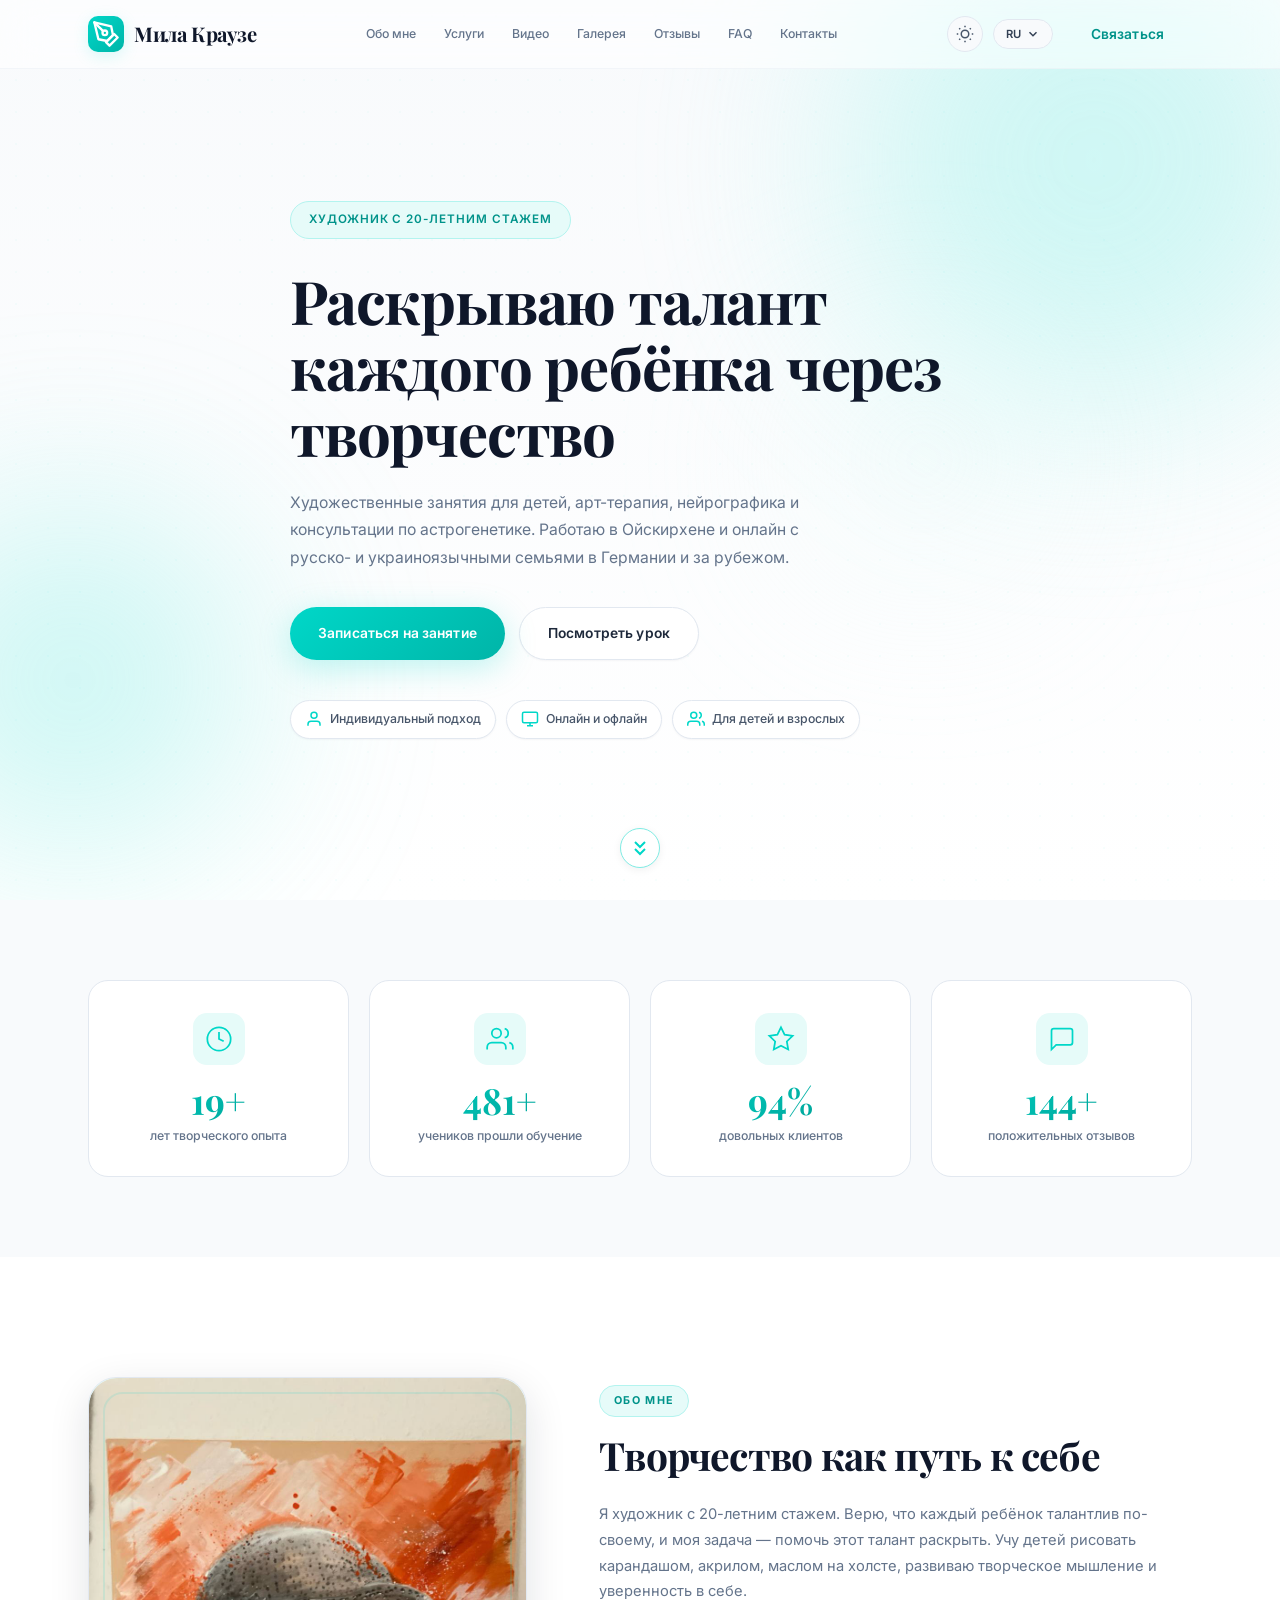
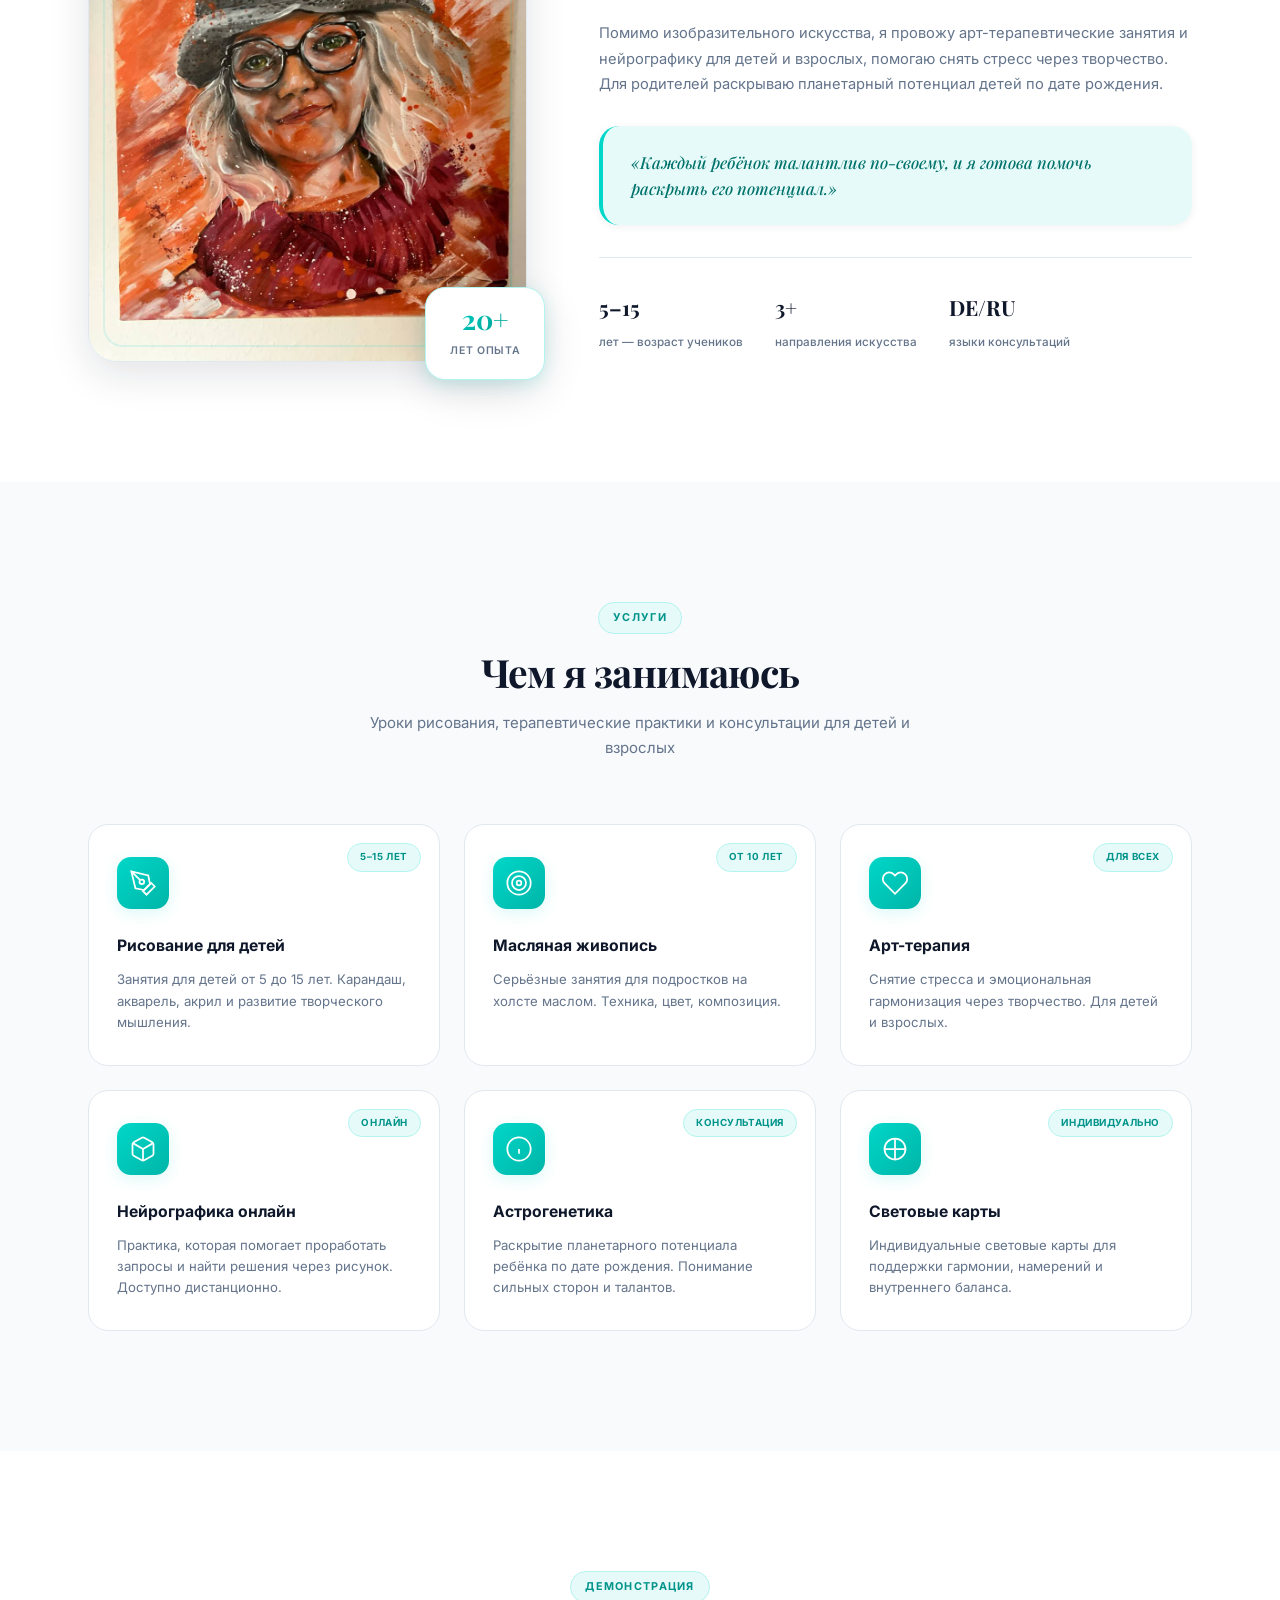
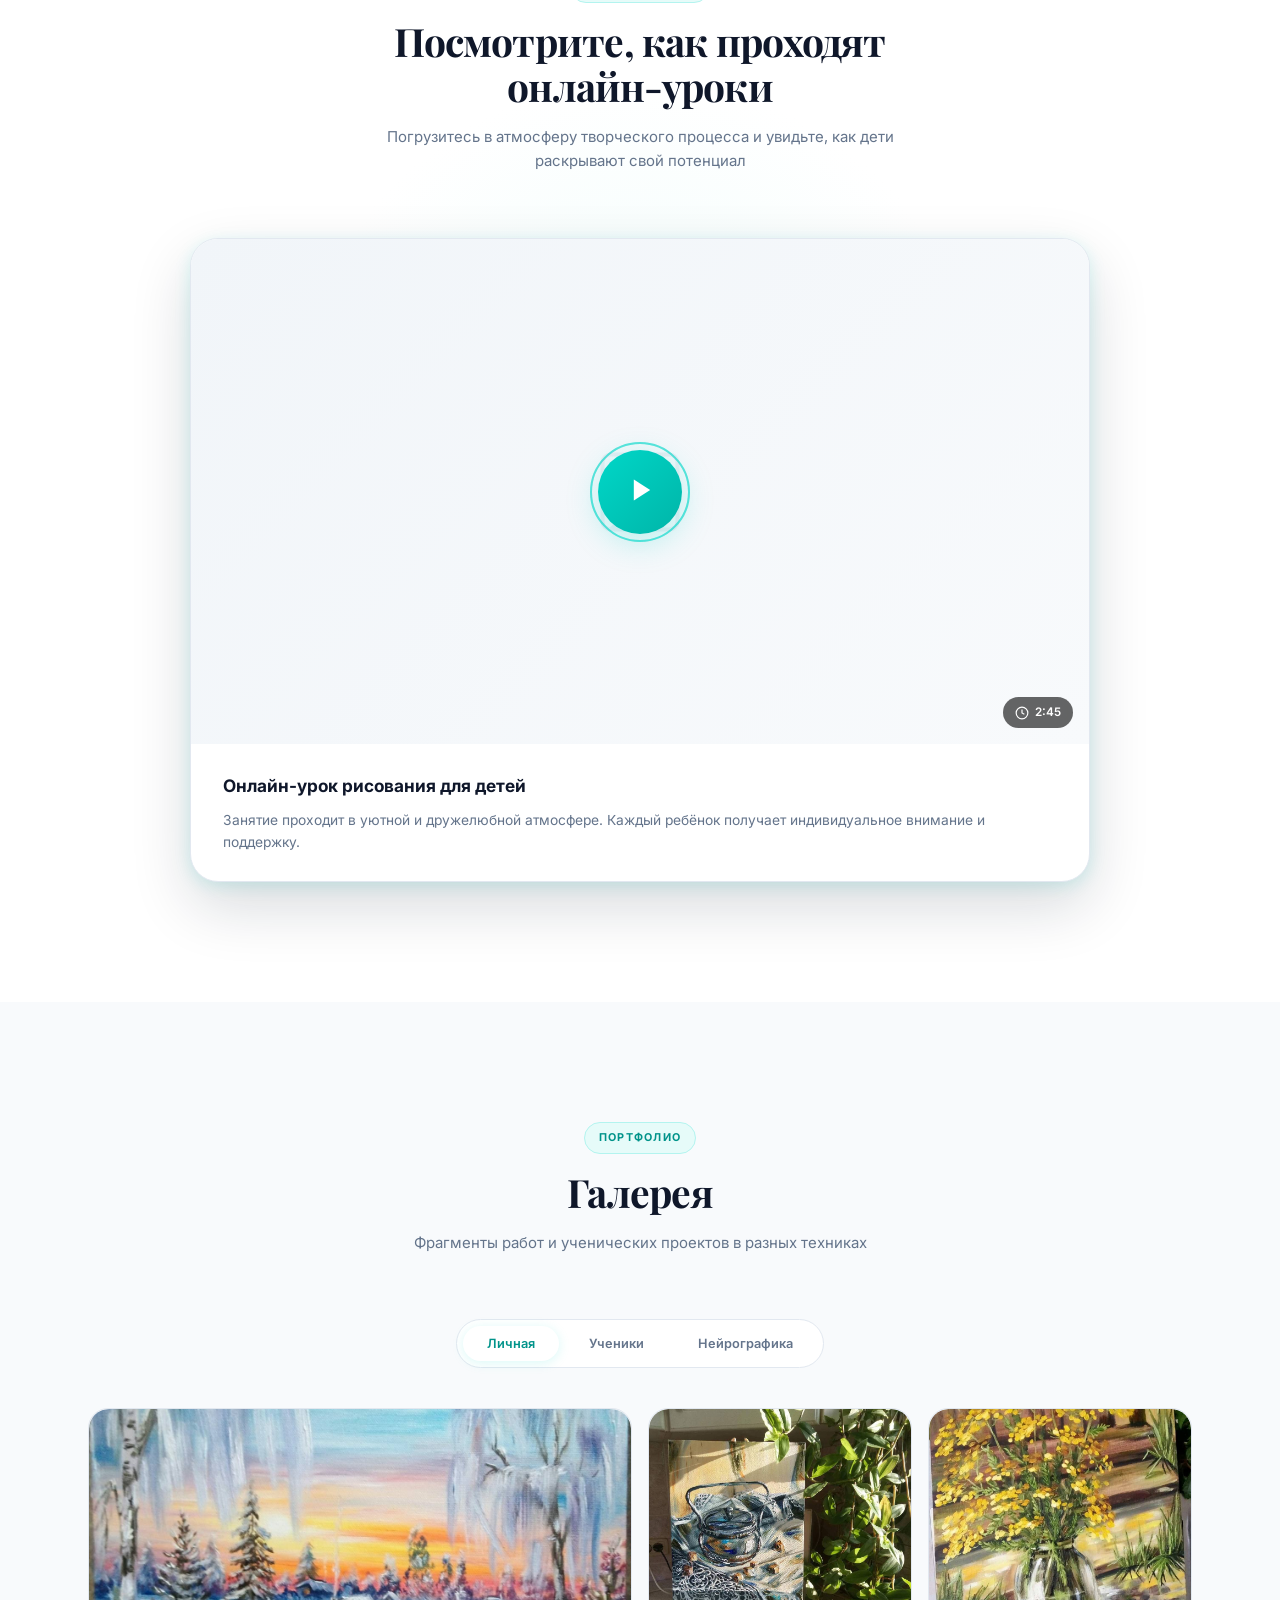
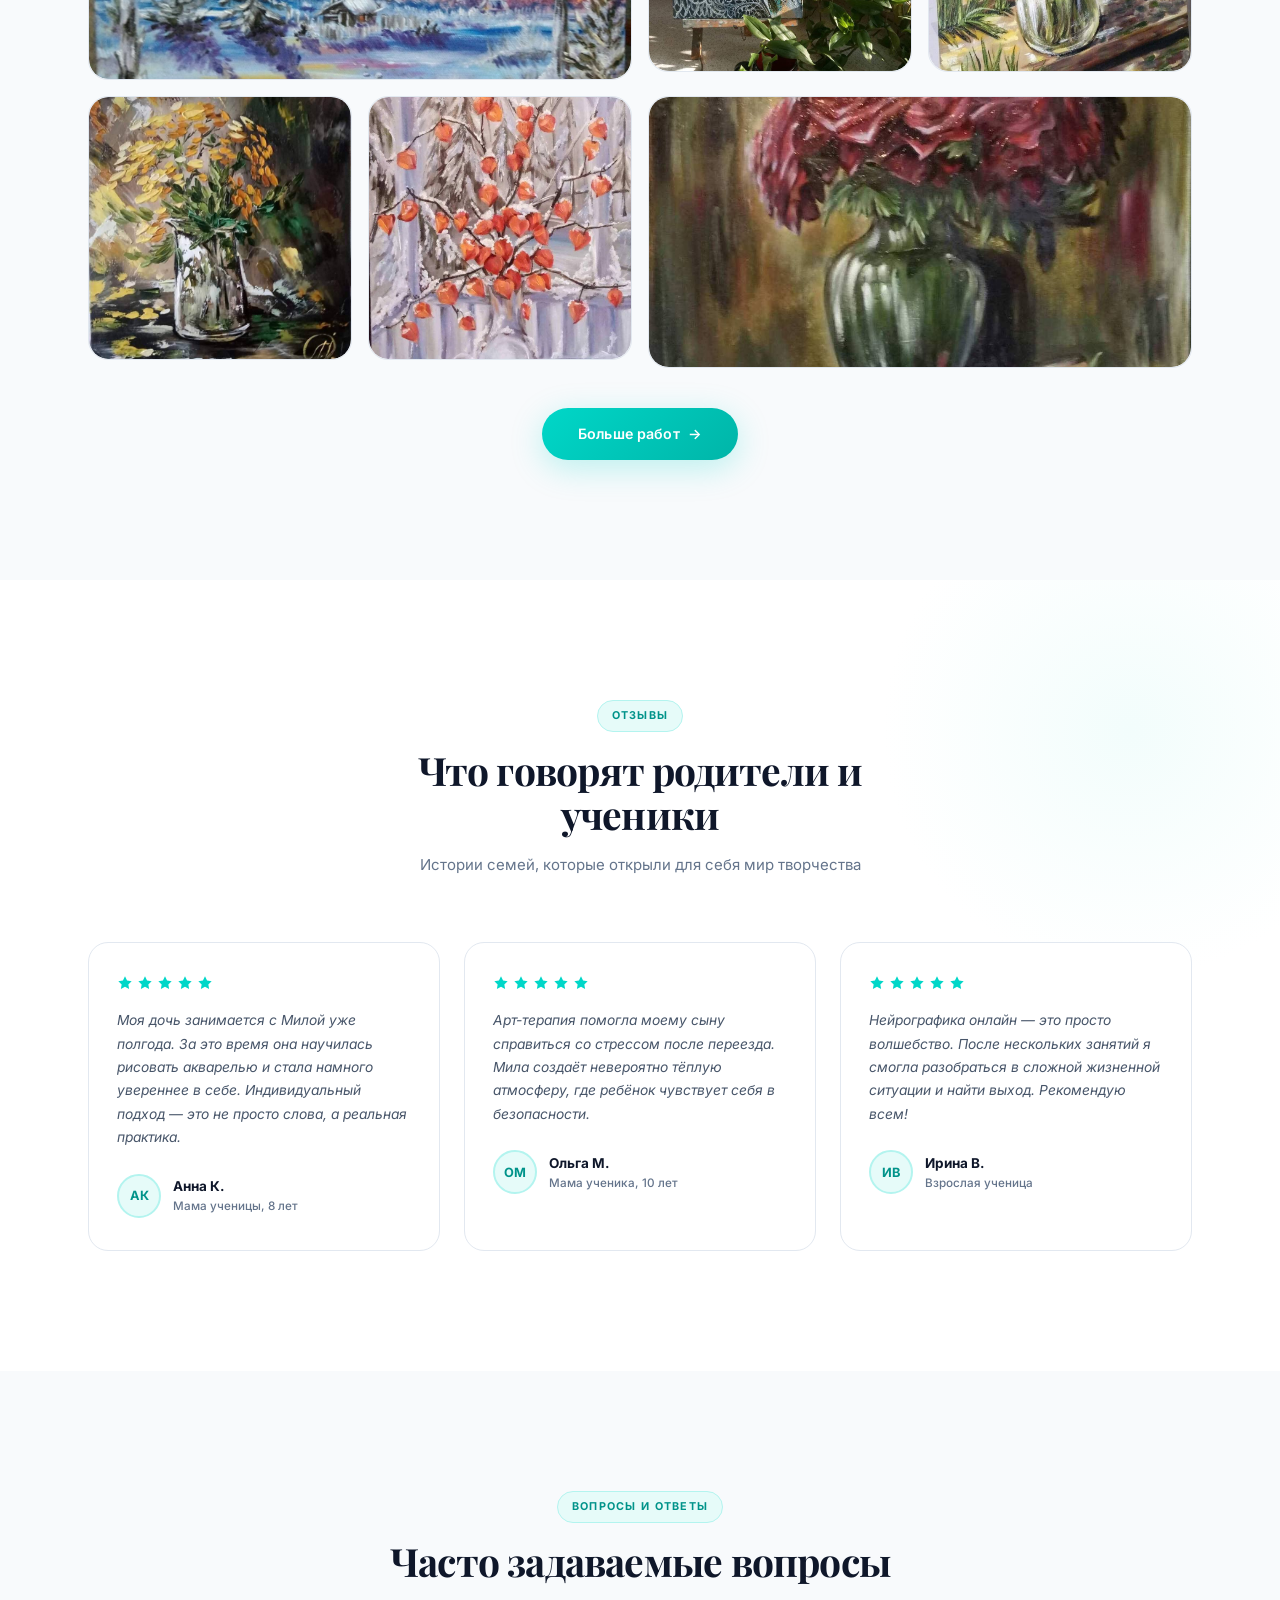
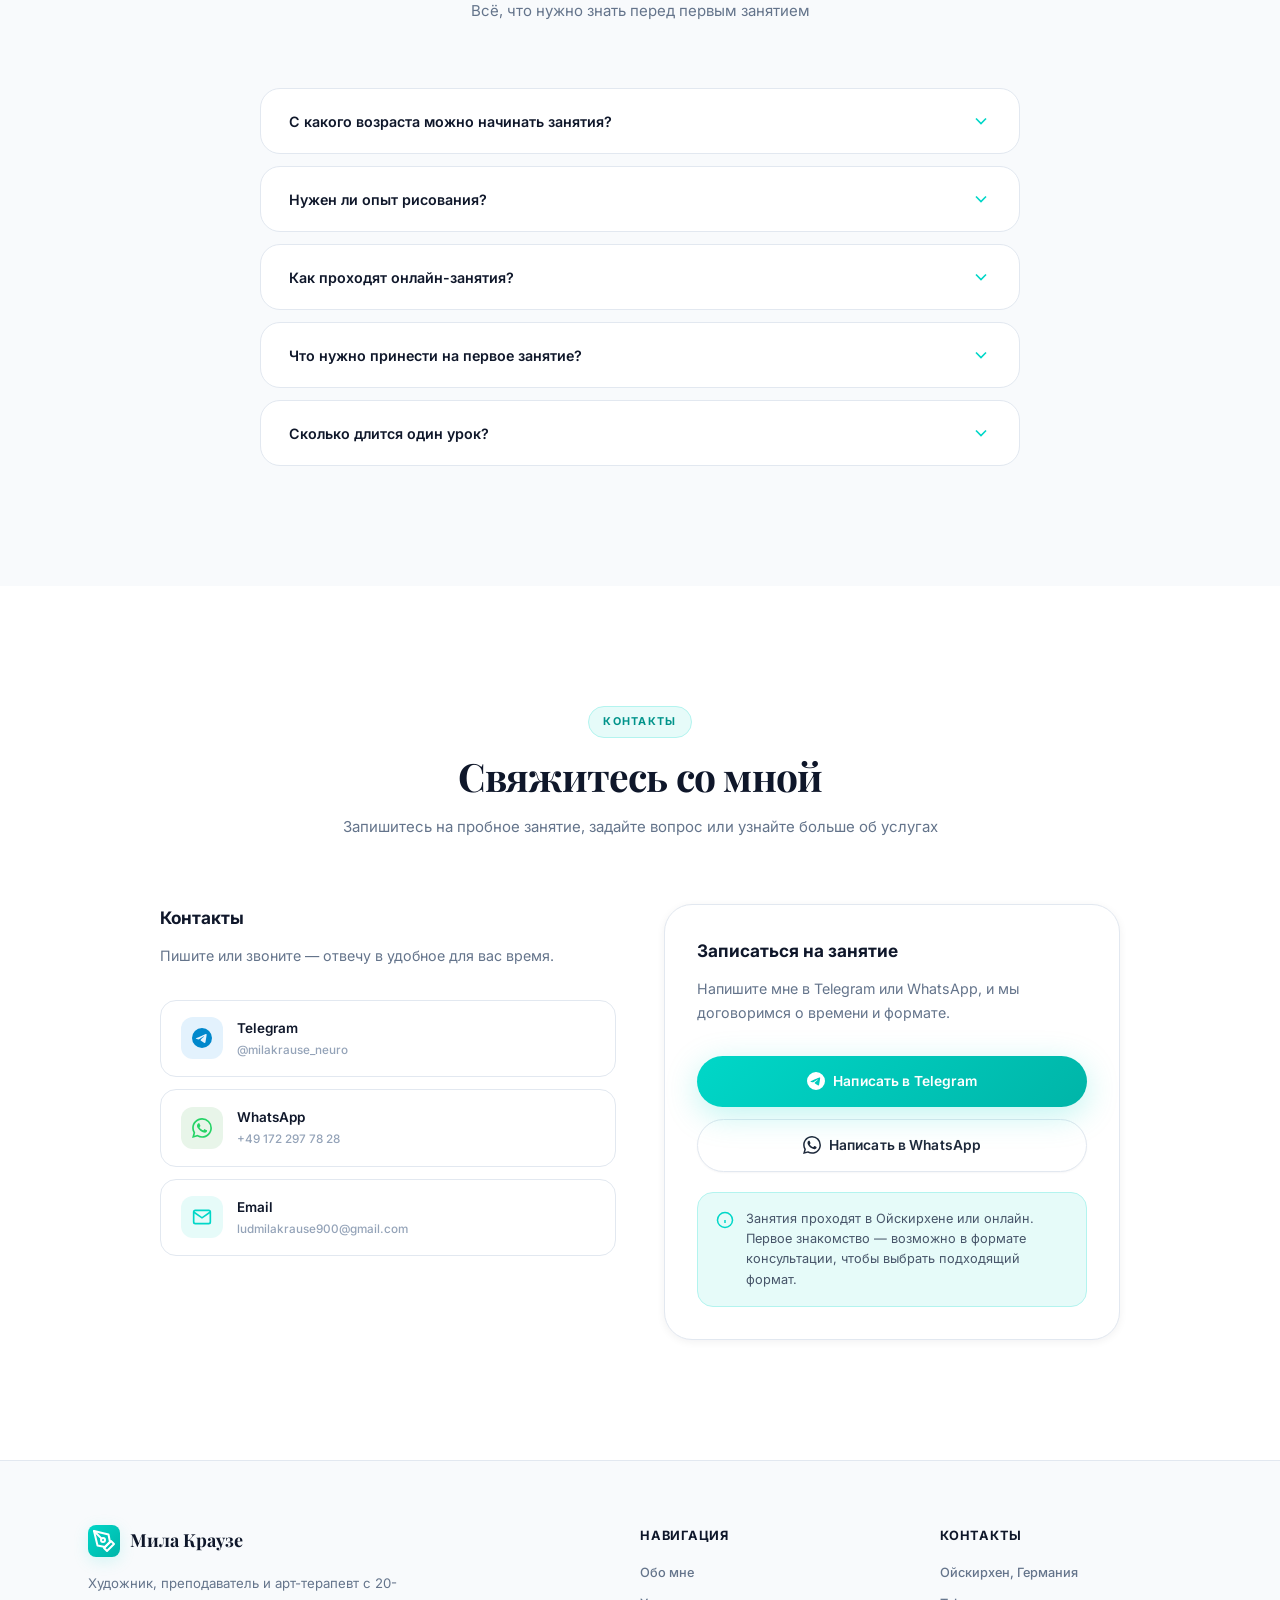
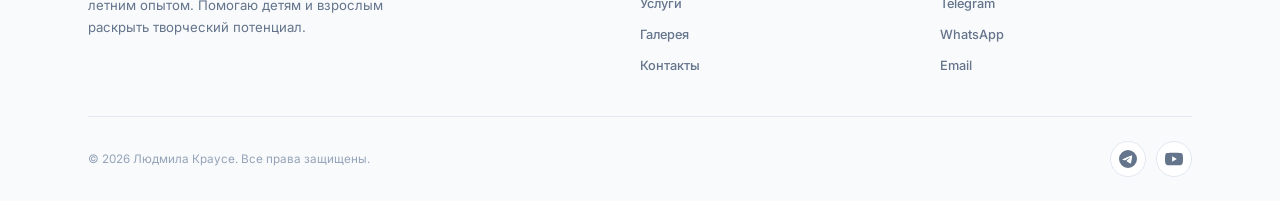
==== commit 0945007c: "Add files via upload" ====
--- a/index.html
+++ b/index.html
@@ -6,21 +6,30 @@
     <title data-i18n="title">Людмила Краусе — Художник, преподаватель, арт-терапевт</title>
     <link rel="preconnect" href="https://fonts.googleapis.com">
     <link rel="preconnect" href="https://fonts.gstatic.com" crossorigin>
-    <link href="https://fonts.googleapis.com/css2?family=Montserrat:wght@300;400;500;600;700;800&display=swap" rel="stylesheet">
+    <link href="https://fonts.googleapis.com/css2?family=Inter:wght@300;400;500;600;700;800;900&family=Playfair+Display:wght@500;600;700;800&display=swap" rel="stylesheet">
     <link rel="stylesheet" href="styles.css">
 </head>
 <body>
+    <!-- Background Glows -->
+    <div class="bg-glow bg-glow-left"></div>
+    <div class="bg-glow bg-glow-right"></div>
+
     <!-- Header -->
     <header class="header" id="header">
         <div class="container header-inner">
             <a href="#" class="logo">
-                <img src="images/logo.jpg" alt="Logo" class="logo-img" id="logoImg" onerror="this.style.display='none'">
+                <div class="logo-mark">
+                    <svg width="28" height="28" viewBox="0 0 24 24" fill="none" stroke="currentColor" stroke-width="2" stroke-linecap="round" stroke-linejoin="round"><path d="M12 19l7-7 3 3-7 7-3-3z"/><path d="M18 13l-1.5-7.5L2 2l3.5 14.5L13 18l5-5z"/><path d="M2 2l7.586 7.586"/><circle cx="11" cy="11" r="2"/></svg>
+                </div>
                 <span class="logo-text" data-i18n="logo">Мила Краузе</span>
             </a>
             <nav class="nav" id="nav">
                 <a href="#about" data-i18n="nav_about">Обо мне</a>
                 <a href="#services" data-i18n="nav_services">Услуги</a>
+                <a href="#video" data-i18n="nav_video">Видео</a>
                 <a href="#gallery" data-i18n="nav_gallery">Галерея</a>
+                <a href="#testimonials" data-i18n="nav_testimonials">Отзывы</a>
+                <a href="#faq" data-i18n="nav_faq">FAQ</a>
                 <a href="#contact" data-i18n="nav_contact">Контакты</a>
             </nav>
             <div class="header-right">
@@ -47,31 +56,34 @@
     </header>
 
     <!-- Hero -->
-    <section class="hero">
-        <div class="hero-gradient"></div>
-        <div class="hero-blob hero-blob-1"></div>
-        <div class="hero-blob hero-blob-2"></div>
-        <div class="hero-pattern"></div>
+    <section class="hero" id="hero">
+        <div class="hero-shape hero-shape-1"></div>
+        <div class="hero-shape hero-shape-2"></div>
+        <div class="hero-shape hero-shape-3"></div>
+        <div class="hero-dots"></div>
         <div class="container">
             <div class="hero-content">
                 <div class="hero-badge" data-i18n="hero_badge">Художник с 20-летним стажем</div>
                 <h1 class="hero-title" data-i18n="hero_title">Раскрываю талант каждого ребёнка через творчество</h1>
                 <p class="hero-text" data-i18n="hero_text">Художественные занятия для детей, арт-терапия, нейрографика и консультации по астрогенетике. Работаю в Ойскирхене и онлайн с русско- и украиноязычными семьями в Германии и за рубежом.</p>
+                <div class="hero-actions">
+                    <a href="#contact" class="btn btn-primary" data-i18n="btn_cta">Записаться на занятие</a>
+                    <a href="#video" class="btn btn-secondary" data-i18n="btn_secondary">Посмотреть урок</a>
+                </div>
                 <div class="hero-badges">
-                    <div class="badge badge-coral">
+                    <div class="badge">
                         <svg width="18" height="18" viewBox="0 0 24 24" fill="none" stroke="currentColor" stroke-width="2"><path d="M20 21v-2a4 4 0 0 0-4-4H8a4 4 0 0 0-4 4v2"/><circle cx="12" cy="7" r="4"/></svg>
                         <span data-i18n="badge_1">Индивидуальный подход</span>
                     </div>
-                    <div class="badge badge-purple">
+                    <div class="badge">
                         <svg width="18" height="18" viewBox="0 0 24 24" fill="none" stroke="currentColor" stroke-width="2"><rect x="2" y="3" width="20" height="14" rx="2"/><line x1="8" y1="21" x2="16" y2="21"/><line x1="12" y1="17" x2="12" y2="21"/></svg>
                         <span data-i18n="badge_2">Онлайн и офлайн</span>
                     </div>
-                    <div class="badge badge-gold">
+                    <div class="badge">
                         <svg width="18" height="18" viewBox="0 0 24 24" fill="none" stroke="currentColor" stroke-width="2"><path d="M17 21v-2a4 4 0 0 0-4-4H5a4 4 0 0 0-4 4v2"/><circle cx="9" cy="7" r="4"/><path d="M23 21v-2a4 4 0 0 0-3-3.87"/><path d="M16 3.13a4 4 0 0 1 0 7.75"/></svg>
                         <span data-i18n="badge_3">Для детей и взрослых</span>
                     </div>
                 </div>
-                <a href="#contact" class="btn btn-primary" data-i18n="btn_cta">Записаться на занятие</a>
             </div>
         </div>
         <div class="hero-scroll">
@@ -79,12 +91,47 @@
         </div>
     </section>
 
+    <!-- Statistics -->
+    <section class="statistics" id="statistics">
+        <div class="container">
+            <div class="stats-grid">
+                <div class="stat-card" data-animate>
+                    <div class="stat-icon">
+                        <svg width="28" height="28" viewBox="0 0 24 24" fill="none" stroke="currentColor" stroke-width="1.5"><circle cx="12" cy="12" r="10"/><polyline points="12 6 12 12 16 14"/></svg>
+                    </div>
+                    <div class="stat-number" data-count="20" data-suffix="+">0</div>
+                    <div class="stat-label" data-i18n="stat_1">лет творческого опыта</div>
+                </div>
+                <div class="stat-card" data-animate>
+                    <div class="stat-icon">
+                        <svg width="28" height="28" viewBox="0 0 24 24" fill="none" stroke="currentColor" stroke-width="1.5"><path d="M17 21v-2a4 4 0 0 0-4-4H5a4 4 0 0 0-4 4v2"/><circle cx="9" cy="7" r="4"/><path d="M23 21v-2a4 4 0 0 0-3-3.87"/><path d="M16 3.13a4 4 0 0 1 0 7.75"/></svg>
+                    </div>
+                    <div class="stat-number" data-count="500" data-suffix="+">0</div>
+                    <div class="stat-label" data-i18n="stat_students">учеников прошли обучение</div>
+                </div>
+                <div class="stat-card" data-animate>
+                    <div class="stat-icon">
+                        <svg width="28" height="28" viewBox="0 0 24 24" fill="none" stroke="currentColor" stroke-width="1.5"><path d="M12 2l3.09 6.26L22 9.27l-5 4.87 1.18 6.88L12 17.77l-6.18 3.25L7 14.14 2 9.27l6.91-1.01L12 2z"/></svg>
+                    </div>
+                    <div class="stat-number" data-count="98" data-suffix="%">0</div>
+                    <div class="stat-label" data-i18n="stat_satisfaction">довольных клиентов</div>
+                </div>
+                <div class="stat-card" data-animate>
+                    <div class="stat-icon">
+                        <svg width="28" height="28" viewBox="0 0 24 24" fill="none" stroke="currentColor" stroke-width="1.5"><path d="M21 15a2 2 0 0 1-2 2H7l-4 4V5a2 2 0 0 1 2-2h14a2 2 0 0 1 2 2z"/></svg>
+                    </div>
+                    <div class="stat-number" data-count="150" data-suffix="+">0</div>
+                    <div class="stat-label" data-i18n="stat_reviews">положительных отзывов</div>
+                </div>
+            </div>
+        </div>
+    </section>
+
     <!-- About -->
     <section class="about" id="about">
-        <div class="about-blob"></div>
         <div class="container">
             <div class="about-grid">
-                <div class="about-visual">
+                <div class="about-visual" data-animate="left">
                     <div class="about-frame" id="aboutFrame">
                         <div class="about-placeholder">
                             <svg width="56" height="56" viewBox="0 0 24 24" fill="none" stroke="currentColor" stroke-width="1"><path d="M20 21v-2a4 4 0 0 0-4-4H8a4 4 0 0 0-4 4v2"/><circle cx="12" cy="7" r="4"/></svg>
@@ -96,28 +143,24 @@
                         <span class="about-float-text" data-i18n="float_years">лет опыта</span>
                     </div>
                 </div>
-                <div class="about-content">
+                <div class="about-content" data-animate="right">
                     <span class="section-label" data-i18n="about_label">Обо мне</span>
                     <h2 class="section-title" data-i18n="about_title">Творчество как путь к себе</h2>
                     <p data-i18n="about_p1">Я художник с 20-летним стажем. Верю, что каждый ребёнок талантлив по-своему, и моя задача — помочь этот талант раскрыть. Учу детей рисовать карандашом, акрилом, маслом на холсте, развиваю творческое мышление и уверенность в себе.</p>
                     <p data-i18n="about_p2">Помимо изобразительного искусства, я провожу арт-терапевтические занятия и нейрографику для детей и взрослых, помогаю снять стресс через творчество. Для родителей раскрываю планетарный потенциал детей по дате рождения.</p>
                     <blockquote data-i18n="quote">«Каждый ребёнок талантлив по-своему, и я готова помочь раскрыть его потенциал.»</blockquote>
-                    <div class="stats">
-                        <div class="stat stat-coral">
-                            <span class="stat-number">20+</span>
-                            <span class="stat-label" data-i18n="stat_1">лет творческого опыта</span>
-                        </div>
-                        <div class="stat stat-purple">
-                            <span class="stat-number">5–15</span>
-                            <span class="stat-label" data-i18n="stat_2">лет — возраст учеников</span>
-                        </div>
-                        <div class="stat stat-gold">
-                            <span class="stat-number">3+</span>
-                            <span class="stat-label" data-i18n="stat_3">направления искусства</span>
-                        </div>
-                        <div class="stat stat-blue">
-                            <span class="stat-number">DE/RU</span>
-                            <span class="stat-label" data-i18n="stat_4">языки консультаций</span>
+                    <div class="about-stats-mini">
+                        <div class="about-stat">
+                            <span class="about-stat-num">5–15</span>
+                            <span class="about-stat-label" data-i18n="stat_2">лет — возраст учеников</span>
+                        </div>
+                        <div class="about-stat">
+                            <span class="about-stat-num">3+</span>
+                            <span class="about-stat-label" data-i18n="stat_3">направления искусства</span>
+                        </div>
+                        <div class="about-stat">
+                            <span class="about-stat-num">DE/RU</span>
+                            <span class="about-stat-label" data-i18n="stat_4">языки консультаций</span>
                         </div>
                     </div>
                 </div>
@@ -127,57 +170,56 @@
 
     <!-- Services -->
     <section class="services" id="services">
-        <div class="services-blob"></div>
-        <div class="container">
-            <div class="section-header">
+        <div class="container">
+            <div class="section-header" data-animate>
                 <span class="section-label" data-i18n="services_label">Услуги</span>
                 <h2 class="section-title" data-i18n="services_title">Чем я занимаюсь</h2>
                 <p class="section-subtitle" data-i18n="services_subtitle">Уроки рисования, терапевтические практики и консультации для детей и взрослых</p>
             </div>
             <div class="services-grid">
-                <div class="service-card">
+                <div class="service-card" data-animate>
                     <div class="service-tag" data-i18n="tag_kids">5–15 лет</div>
-                    <div class="service-icon service-icon-coral">
+                    <div class="service-icon">
                         <svg width="28" height="28" viewBox="0 0 24 24" fill="none" stroke="currentColor" stroke-width="1.5"><path d="M12 19l7-7 3 3-7 7-3-3z"/><path d="M18 13l-1.5-7.5L2 2l3.5 14.5L13 18l5-5z"/><path d="M2 2l7.586 7.586"/><circle cx="11" cy="11" r="2"/></svg>
                     </div>
                     <h3 data-i18n="service_1_title">Рисование для детей</h3>
                     <p data-i18n="service_1_desc">Занятия для детей от 5 до 15 лет. Карандаш, акварель, акрил и развитие творческого мышления.</p>
                 </div>
-                <div class="service-card">
+                <div class="service-card" data-animate>
                     <div class="service-tag" data-i18n="tag_teens">от 10 лет</div>
-                    <div class="service-icon service-icon-purple">
+                    <div class="service-icon">
                         <svg width="28" height="28" viewBox="0 0 24 24" fill="none" stroke="currentColor" stroke-width="1.5"><circle cx="12" cy="12" r="10"/><circle cx="12" cy="12" r="6"/><circle cx="12" cy="12" r="2"/></svg>
                     </div>
                     <h3 data-i18n="service_2_title">Масляная живопись</h3>
                     <p data-i18n="service_2_desc">Серьёзные занятия для подростков на холсте маслом. Техника, цвет, композиция.</p>
                 </div>
-                <div class="service-card">
+                <div class="service-card" data-animate>
                     <div class="service-tag" data-i18n="tag_all">для всех</div>
-                    <div class="service-icon service-icon-rose">
+                    <div class="service-icon">
                         <svg width="28" height="28" viewBox="0 0 24 24" fill="none" stroke="currentColor" stroke-width="1.5"><path d="M20.84 4.61a5.5 5.5 0 0 0-7.78 0L12 5.67l-1.06-1.06a5.5 5.5 0 0 0-7.78 7.78l1.06 1.06L12 21.23l7.78-7.78 1.06-1.06a5.5 5.5 0 0 0 0-7.78z"/></svg>
                     </div>
                     <h3 data-i18n="service_3_title">Арт-терапия</h3>
                     <p data-i18n="service_3_desc">Снятие стресса и эмоциональная гармонизация через творчество. Для детей и взрослых.</p>
                 </div>
-                <div class="service-card">
+                <div class="service-card" data-animate>
                     <div class="service-tag" data-i18n="tag_online">онлайн</div>
-                    <div class="service-icon service-icon-blue">
+                    <div class="service-icon">
                         <svg width="28" height="28" viewBox="0 0 24 24" fill="none" stroke="currentColor" stroke-width="1.5"><path d="M21 16V8a2 2 0 0 0-1-1.73l-7-4a2 2 0 0 0-2 0l-7 4A2 2 0 0 0 3 8v8a2 2 0 0 0 1 1.73l7 4a2 2 0 0 0 2 0l7-4A2 2 0 0 0 21 16z"/><polyline points="3.27 6.96 12 12.01 20.73 6.96"/><line x1="12" y1="22.08" x2="12" y2="12"/></svg>
                     </div>
                     <h3 data-i18n="service_4_title">Нейрографика онлайн</h3>
                     <p data-i18n="service_4_desc">Практика, которая помогает проработать запросы и найти решения через рисунок. Доступно дистанционно.</p>
                 </div>
-                <div class="service-card">
+                <div class="service-card" data-animate>
                     <div class="service-tag" data-i18n="tag_consult">консультация</div>
-                    <div class="service-icon service-icon-gold">
+                    <div class="service-icon">
                         <svg width="28" height="28" viewBox="0 0 24 24" fill="none" stroke="currentColor" stroke-width="1.5"><circle cx="12" cy="12" r="10"/><path d="M12 16v-4"/><path d="M12 8h.01"/></svg>
                     </div>
                     <h3 data-i18n="service_5_title">Астрогенетика</h3>
                     <p data-i18n="service_5_desc">Раскрытие планетарного потенциала ребёнка по дате рождения. Понимание сильных сторон и талантов.</p>
                 </div>
-                <div class="service-card">
+                <div class="service-card" data-animate>
                     <div class="service-tag" data-i18n="tag_individual">индивидуально</div>
-                    <div class="service-icon service-icon-teal">
+                    <div class="service-icon">
                         <svg width="28" height="28" viewBox="0 0 24 24" fill="none" stroke="currentColor" stroke-width="1.5"><path d="M12 3v18"/><path d="M3 12h18"/><circle cx="12" cy="12" r="9"/></svg>
                     </div>
                     <h3 data-i18n="service_6_title">Световые карты</h3>
@@ -187,11 +229,46 @@
         </div>
     </section>
 
+    <!-- Video Section -->
+    <section class="video-section" id="video">
+        <div class="video-glow"></div>
+        <div class="container">
+            <div class="section-header" data-animate>
+                <span class="section-label" data-i18n="video_label">Демонстрация</span>
+                <h2 class="section-title" data-i18n="video_title">Посмотрите, как проходят онлайн-уроки</h2>
+                <p class="section-subtitle" data-i18n="video_subtitle">Погрузитесь в атмосферу творческого процесса и увидьте, как дети раскрывают свой потенциал</p>
+            </div>
+            <div class="video-player-wrapper" data-animate>
+                <div class="video-frame">
+                    <div class="video-preview" id="videoPreview">
+                        <div class="video-preview-bg">
+                            <svg width="80" height="80" viewBox="0 0 24 24" fill="none" stroke="currentColor" stroke-width="1"><rect x="3" y="3" width="18" height="18" rx="2"/><circle cx="8.5" cy="8.5" r="1.5"/><path d="M21 15l-5-5L5 21"/></svg>
+                        </div>
+                        <button class="video-play-btn" id="videoPlayBtn" aria-label="Play video">
+                            <div class="video-play-icon">
+                                <svg width="28" height="28" viewBox="0 0 24 24" fill="currentColor"><polygon points="5 3 19 12 5 21 5 3"/></svg>
+                            </div>
+                            <div class="video-play-ring"></div>
+                            <div class="video-play-ring video-play-ring-2"></div>
+                        </button>
+                        <div class="video-duration">
+                            <svg width="14" height="14" viewBox="0 0 24 24" fill="none" stroke="currentColor" stroke-width="2"><circle cx="12" cy="12" r="10"/><polyline points="12 6 12 12 16 14"/></svg>
+                            <span data-i18n="video_duration">2:45</span>
+                        </div>
+                    </div>
+                    <div class="video-info">
+                        <h3 data-i18n="video_info_title">Онлайн-урок рисования для детей</h3>
+                        <p data-i18n="video_info_desc">Занятие проходит в уютной и дружелюбной атмосфере. Каждый ребёнок получает индивидуальное внимание и поддержку.</p>
+                    </div>
+                </div>
+            </div>
+        </div>
+    </section>
+
     <!-- Gallery -->
     <section class="gallery" id="gallery">
-        <div class="gallery-blob"></div>
-        <div class="container">
-            <div class="section-header">
+        <div class="container">
+            <div class="section-header" data-animate>
                 <span class="section-label" data-i18n="gallery_label">Портфолио</span>
                 <h2 class="section-title" data-i18n="gallery_title">Галерея</h2>
                 <p class="section-subtitle" data-i18n="gallery_subtitle">Фрагменты работ и ученических проектов в разных техниках</p>
@@ -202,17 +279,139 @@
         </div>
     </section>
 
+    <!-- Testimonials -->
+    <section class="testimonials" id="testimonials">
+        <div class="testimonials-glow"></div>
+        <div class="container">
+            <div class="section-header" data-animate>
+                <span class="section-label" data-i18n="testimonials_label">Отзывы</span>
+                <h2 class="section-title" data-i18n="testimonials_title">Что говорят родители и ученики</h2>
+                <p class="section-subtitle" data-i18n="testimonials_subtitle">Истории семей, которые открыли для себя мир творчества</p>
+            </div>
+            <div class="testimonials-grid">
+                <div class="testimonial-card" data-animate>
+                    <div class="testimonial-stars">
+                        <svg width="16" height="16" viewBox="0 0 24 24" fill="currentColor"><polygon points="12 2 15.09 8.26 22 9.27 17 14.14 18.18 21.02 12 17.77 5.82 21.02 7 14.14 2 9.27 8.91 8.26 12 2"/></svg>
+                        <svg width="16" height="16" viewBox="0 0 24 24" fill="currentColor"><polygon points="12 2 15.09 8.26 22 9.27 17 14.14 18.18 21.02 12 17.77 5.82 21.02 7 14.14 2 9.27 8.91 8.26 12 2"/></svg>
+                        <svg width="16" height="16" viewBox="0 0 24 24" fill="currentColor"><polygon points="12 2 15.09 8.26 22 9.27 17 14.14 18.18 21.02 12 17.77 5.82 21.02 7 14.14 2 9.27 8.91 8.26 12 2"/></svg>
+                        <svg width="16" height="16" viewBox="0 0 24 24" fill="currentColor"><polygon points="12 2 15.09 8.26 22 9.27 17 14.14 18.18 21.02 12 17.77 5.82 21.02 7 14.14 2 9.27 8.91 8.26 12 2"/></svg>
+                        <svg width="16" height="16" viewBox="0 0 24 24" fill="currentColor"><polygon points="12 2 15.09 8.26 22 9.27 17 14.14 18.18 21.02 12 17.77 5.82 21.02 7 14.14 2 9.27 8.91 8.26 12 2"/></svg>
+                    </div>
+                    <p class="testimonial-text" data-i18n="review_1_text">Моя дочь занимается с Милой уже полгода. За это время она научилась рисовать акварелью и стала намного увереннее в себе. Индивидуальный подход — это не просто слова, а реальная практика.</p>
+                    <div class="testimonial-author">
+                        <div class="testimonial-avatar">АК</div>
+                        <div class="testimonial-info">
+                            <span class="testimonial-name" data-i18n="review_1_name">Анна К.</span>
+                            <span class="testimonial-role" data-i18n="review_1_role">Мама ученицы, 8 лет</span>
+                        </div>
+                    </div>
+                </div>
+                <div class="testimonial-card" data-animate>
+                    <div class="testimonial-stars">
+                        <svg width="16" height="16" viewBox="0 0 24 24" fill="currentColor"><polygon points="12 2 15.09 8.26 22 9.27 17 14.14 18.18 21.02 12 17.77 5.82 21.02 7 14.14 2 9.27 8.91 8.26 12 2"/></svg>
+                        <svg width="16" height="16" viewBox="0 0 24 24" fill="currentColor"><polygon points="12 2 15.09 8.26 22 9.27 17 14.14 18.18 21.02 12 17.77 5.82 21.02 7 14.14 2 9.27 8.91 8.26 12 2"/></svg>
+                        <svg width="16" height="16" viewBox="0 0 24 24" fill="currentColor"><polygon points="12 2 15.09 8.26 22 9.27 17 14.14 18.18 21.02 12 17.77 5.82 21.02 7 14.14 2 9.27 8.91 8.26 12 2"/></svg>
+                        <svg width="16" height="16" viewBox="0 0 24 24" fill="currentColor"><polygon points="12 2 15.09 8.26 22 9.27 17 14.14 18.18 21.02 12 17.77 5.82 21.02 7 14.14 2 9.27 8.91 8.26 12 2"/></svg>
+                        <svg width="16" height="16" viewBox="0 0 24 24" fill="currentColor"><polygon points="12 2 15.09 8.26 22 9.27 17 14.14 18.18 21.02 12 17.77 5.82 21.02 7 14.14 2 9.27 8.91 8.26 12 2"/></svg>
+                    </div>
+                    <p class="testimonial-text" data-i18n="review_2_text">Арт-терапия помогла моему сыну справиться со стрессом после переезда. Мила создаёт невероятно тёплую атмосферу, где ребёнок чувствует себя в безопасности.</p>
+                    <div class="testimonial-author">
+                        <div class="testimonial-avatar">ОМ</div>
+                        <div class="testimonial-info">
+                            <span class="testimonial-name" data-i18n="review_2_name">Ольга М.</span>
+                            <span class="testimonial-role" data-i18n="review_2_role">Мама ученика, 10 лет</span>
+                        </div>
+                    </div>
+                </div>
+                <div class="testimonial-card" data-animate>
+                    <div class="testimonial-stars">
+                        <svg width="16" height="16" viewBox="0 0 24 24" fill="currentColor"><polygon points="12 2 15.09 8.26 22 9.27 17 14.14 18.18 21.02 12 17.77 5.82 21.02 7 14.14 2 9.27 8.91 8.26 12 2"/></svg>
+                        <svg width="16" height="16" viewBox="0 0 24 24" fill="currentColor"><polygon points="12 2 15.09 8.26 22 9.27 17 14.14 18.18 21.02 12 17.77 5.82 21.02 7 14.14 2 9.27 8.91 8.26 12 2"/></svg>
+                        <svg width="16" height="16" viewBox="0 0 24 24" fill="currentColor"><polygon points="12 2 15.09 8.26 22 9.27 17 14.14 18.18 21.02 12 17.77 5.82 21.02 7 14.14 2 9.27 8.91 8.26 12 2"/></svg>
+                        <svg width="16" height="16" viewBox="0 0 24 24" fill="currentColor"><polygon points="12 2 15.09 8.26 22 9.27 17 14.14 18.18 21.02 12 17.77 5.82 21.02 7 14.14 2 9.27 8.91 8.26 12 2"/></svg>
+                        <svg width="16" height="16" viewBox="0 0 24 24" fill="currentColor"><polygon points="12 2 15.09 8.26 22 9.27 17 14.14 18.18 21.02 12 17.77 5.82 21.02 7 14.14 2 9.27 8.91 8.26 12 2"/></svg>
+                    </div>
+                    <p class="testimonial-text" data-i18n="review_3_text">Нейрографика онлайн — это просто волшебство. После нескольких занятий я смогла разобраться в сложной жизненной ситуации и найти выход. Рекомендую всем!</p>
+                    <div class="testimonial-author">
+                        <div class="testimonial-avatar">ИВ</div>
+                        <div class="testimonial-info">
+                            <span class="testimonial-name" data-i18n="review_3_name">Ирина В.</span>
+                            <span class="testimonial-role" data-i18n="review_3_role">Взрослая ученица</span>
+                        </div>
+                    </div>
+                </div>
+            </div>
+        </div>
+    </section>
+
+    <!-- FAQ -->
+    <section class="faq" id="faq">
+        <div class="container">
+            <div class="section-header" data-animate>
+                <span class="section-label" data-i18n="faq_label">Вопросы и ответы</span>
+                <h2 class="section-title" data-i18n="faq_title">Часто задаваемые вопросы</h2>
+                <p class="section-subtitle" data-i18n="faq_subtitle">Всё, что нужно знать перед первым занятием</p>
+            </div>
+            <div class="faq-list">
+                <div class="faq-item" data-animate>
+                    <button class="faq-question" type="button">
+                        <span data-i18n="faq_1_q">С какого возраста можно начинать занятия?</span>
+                        <svg class="faq-chevron" width="20" height="20" viewBox="0 0 24 24" fill="none" stroke="currentColor" stroke-width="2"><polyline points="6 9 12 15 18 9"/></svg>
+                    </button>
+                    <div class="faq-answer">
+                        <p data-i18n="faq_1_a">Я работаю с детьми от 5 лет. Для самых маленьких разработана специальная программа, которая помогает развивать мелкую моторику, цветовосприятие и воображение через игровые техники.</p>
+                    </div>
+                </div>
+                <div class="faq-item" data-animate>
+                    <button class="faq-question" type="button">
+                        <span data-i18n="faq_2_q">Нужен ли опыт рисования?</span>
+                        <svg class="faq-chevron" width="20" height="20" viewBox="0 0 24 24" fill="none" stroke="currentColor" stroke-width="2"><polyline points="6 9 12 15 18 9"/></svg>
+                    </button>
+                    <div class="faq-answer">
+                        <p data-i18n="faq_2_a">Нет, опыт не требуется. Я работаю с детьми любого уровня подготовки — от тех, кто впервые берёт кисть, до юных художников, готовящих портфолио.</p>
+                    </div>
+                </div>
+                <div class="faq-item" data-animate>
+                    <button class="faq-question" type="button">
+                        <span data-i18n="faq_3_q">Как проходят онлайн-занятия?</span>
+                        <svg class="faq-chevron" width="20" height="20" viewBox="0 0 24 24" fill="none" stroke="currentColor" stroke-width="2"><polyline points="6 9 12 15 18 9"/></svg>
+                    </button>
+                    <div class="faq-answer">
+                        <p data-i18n="faq_3_a">Онлайн-уроки проходят через Zoom или Google Meet. Я показываю техники на камеру, даю обратную связь в реальном времени и помогаю на каждом этапе работы. Всё, что нужно — бумага, карандаши и стабильный интернет.</p>
+                    </div>
+                </div>
+                <div class="faq-item" data-animate>
+                    <button class="faq-question" type="button">
+                        <span data-i18n="faq_4_q">Что нужно принести на первое занятие?</span>
+                        <svg class="faq-chevron" width="20" height="20" viewBox="0 0 24 24" fill="none" stroke="currentColor" stroke-width="2"><polyline points="6 9 12 15 18 9"/></svg>
+                    </button>
+                    <div class="faq-answer">
+                        <p data-i18n="faq_4_a">На первое занятие ничего не нужно — все материалы предоставляются. После консультации я подскажу, что приобрести для домашних занятий.</p>
+                    </div>
+                </div>
+                <div class="faq-item" data-animate>
+                    <button class="faq-question" type="button">
+                        <span data-i18n="faq_5_q">Сколько длится один урок?</span>
+                        <svg class="faq-chevron" width="20" height="20" viewBox="0 0 24 24" fill="none" stroke="currentColor" stroke-width="2"><polyline points="6 9 12 15 18 9"/></svg>
+                    </button>
+                    <div class="faq-answer">
+                        <p data-i18n="faq_5_a">Стандартный урок длится 60 минут. Для детей 5–7 лет рекомендую 45-минутные занятия, чтобы сохранить концентрацию и интерес.</p>
+                    </div>
+                </div>
+            </div>
+        </div>
+    </section>
+
     <!-- Contact -->
     <section class="contact" id="contact">
-        <div class="contact-blob"></div>
-        <div class="container">
-            <div class="section-header">
+        <div class="container">
+            <div class="section-header" data-animate>
                 <span class="section-label" data-i18n="contact_label">Контакты</span>
                 <h2 class="section-title" data-i18n="contact_title">Свяжитесь со мной</h2>
                 <p class="section-subtitle" data-i18n="contact_subtitle">Запишитесь на пробное занятие, задайте вопрос или узнайте больше об услугах</p>
             </div>
             <div class="contact-grid">
-                <div class="contact-info">
+                <div class="contact-info" data-animate="left">
                     <h3 data-i18n="contact_info_title">Контакты</h3>
                     <p data-i18n="contact_info_text">Пишите или звоните — отвечу в удобное для вас время.</p>
                     <div class="contact-links">
@@ -220,29 +419,45 @@
                             <span class="contact-link-icon">
                                 <svg width="20" height="20" viewBox="0 0 24 24" fill="currentColor"><path d="M11.944 0A12 12 0 0 0 0 12a12 12 0 0 0 12 12 12 12 0 0 0 12-12A12 12 0 0 0 12 0a12 12 0 0 0-.056 0zm4.962 7.224c.1-.002.321.023.465.14a.506.506 0 0 1 .171.325c.016.093.036.306.02.472-.18 1.898-.962 6.502-1.36 8.627-.168.9-.499 1.201-.82 1.23-.696.065-1.225-.46-1.9-.902-1.056-.693-1.653-1.124-2.678-1.8-1.185-.78-.417-1.21.258-1.91.177-.184 3.247-2.977 3.307-3.23.007-.032.014-.15-.056-.212s-.174-.041-.249-.024c-.106.024-1.793 1.14-5.061 3.345-.48.33-.913.49-1.302.48-.428-.008-1.252-.241-1.865-.44-.752-.245-1.349-.374-1.297-.789.027-.216.325-.437.893-.663 3.498-1.524 5.83-2.529 6.998-3.014 3.332-1.386 4.025-1.627 4.476-1.635z"/></svg>
                             </span>
-                            <span>Telegram</span>
-                            <span class="contact-link-detail">@milakrause_neuro</span>
+                            <div class="contact-link-body">
+                                <span class="contact-link-title">Telegram</span>
+                                <span class="contact-link-detail">@milakrause_neuro</span>
+                            </div>
                         </a>
                         <a href="https://wa.me/491722977828" target="_blank" class="contact-link contact-link-wa">
                             <span class="contact-link-icon">
                                 <svg width="20" height="20" viewBox="0 0 24 24" fill="currentColor"><path d="M17.472 14.382c-.297-.149-1.758-.867-2.03-.967-.273-.099-.471-.148-.67.15-.197.297-.767.966-.94 1.164-.173.199-.347.223-.644.075-.297-.15-1.255-.463-2.39-1.475-.883-.788-1.48-1.761-1.653-2.059-.173-.297-.018-.458.13-.606.134-.133.298-.347.446-.52.149-.174.198-.298.298-.497.099-.198.05-.371-.025-.52-.075-.149-.669-1.612-.916-2.207-.242-.579-.487-.5-.669-.51-.173-.008-.371-.01-.57-.01-.198 0-.52.074-.792.372-.272.297-1.04 1.016-1.04 2.479 0 1.462 1.065 2.875 1.213 3.074.149.198 2.096 3.2 5.077 4.487.709.306 1.262.489 1.694.625.712.227 1.36.195 1.871.118.571-.085 1.758-.719 2.006-1.413.248-.694.248-1.289.173-1.413-.074-.124-.272-.198-.57-.347m-5.421 7.403h-.004a9.87 9.87 0 01-5.031-1.378l-.361-.214-3.741.982.998-3.648-.235-.374a9.86 9.86 0 01-1.51-5.26c.001-5.45 4.436-9.884 9.888-9.884 2.64 0 5.122 1.03 6.988 2.898a9.825 9.825 0 012.893 6.994c-.003 5.45-4.437 9.884-9.885 9.884m8.413-18.297A11.815 11.815 0 0012.05 0C5.495 0 .16 5.335.157 11.892c0 2.096.547 4.142 1.588 5.945L.057 24l6.305-1.654a11.882 11.882 0 005.683 1.448h.005c6.554 0 11.89-5.335 11.893-11.893a11.821 11.821 0 00-3.48-8.413z"/></svg>
                             </span>
-                            <span>WhatsApp</span>
-                            <span class="contact-link-detail">+49 172 297 78 28</span>
+                            <div class="contact-link-body">
+                                <span class="contact-link-title">WhatsApp</span>
+                                <span class="contact-link-detail">+49 172 297 78 28</span>
+                            </div>
                         </a>
                         <a href="mailto:ludmilakrause900@gmail.com" class="contact-link contact-link-email" onclick="copyEmail(event)">
                             <span class="contact-link-icon">
                                 <svg width="20" height="20" viewBox="0 0 24 24" fill="none" stroke="currentColor" stroke-width="2"><path d="M4 4h16c1.1 0 2 .9 2 2v12c0 1.1-.9 2-2 2H4c-1.1 0-2-.9-2-2V6c0-1.1.9-2 2-2z"/><polyline points="22,6 12,13 2,6"/></svg>
                             </span>
-                            <span>Email</span>
-                            <span class="contact-link-detail" id="emailText">ludmilakrause900@gmail.com</span>
+                            <div class="contact-link-body">
+                                <span class="contact-link-title">Email</span>
+                                <span class="contact-link-detail" id="emailText">ludmilakrause900@gmail.com</span>
+                            </div>
                             <span class="copy-tooltip" id="emailTooltip">Скопировано!</span>
                         </a>
                     </div>
                 </div>
-                <div class="contact-form-wrap">
+                <div class="contact-form-wrap" data-animate="right">
                     <h3 data-i18n="form_title">Записаться на занятие</h3>
                     <p data-i18n="form_text">Напишите мне в Telegram или WhatsApp, и мы договоримся о времени и формате.</p>
+                    <div class="contact-cta">
+                        <a href="https://t.me/milakrause_neuro" target="_blank" class="btn btn-primary btn-full">
+                            <svg width="18" height="18" viewBox="0 0 24 24" fill="currentColor"><path d="M11.944 0A12 12 0 0 0 0 12a12 12 0 0 0 12 12 12 12 0 0 0 12-12A12 12 0 0 0 12 0a12 12 0 0 0-.056 0zm4.962 7.224c.1-.002.321.023.465.14a.506.506 0 0 1 .171.325c.016.093.036.306.02.472-.18 1.898-.962 6.502-1.36 8.627-.168.9-.499 1.201-.82 1.23-.696.065-1.225-.46-1.9-.902-1.056-.693-1.653-1.124-2.678-1.8-1.185-.78-.417-1.21.258-1.91.177-.184 3.247-2.977 3.307-3.23.007-.032.014-.15-.056-.212s-.174-.041-.249-.024c-.106.024-1.793 1.14-5.061 3.345-.48.33-.913.49-1.302.48-.428-.008-1.252-.241-1.865-.44-.752-.245-1.349-.374-1.297-.789.027-.216.325-.437.893-.663 3.498-1.524 5.83-2.529 6.998-3.014 3.332-1.386 4.025-1.627 4.476-1.635z"/></svg>
+                            <span data-i18n="btn_telegram">Написать в Telegram</span>
+                        </a>
+                        <a href="https://wa.me/491722977828" target="_blank" class="btn btn-secondary btn-full">
+                            <svg width="18" height="18" viewBox="0 0 24 24" fill="currentColor"><path d="M17.472 14.382c-.297-.149-1.758-.867-2.03-.967-.273-.099-.471-.148-.67.15-.197.297-.767.966-.94 1.164-.173.199-.347.223-.644.075-.297-.15-1.255-.463-2.39-1.475-.883-.788-1.48-1.761-1.653-2.059-.173-.297-.018-.458.13-.606.134-.133.298-.347.446-.52.149-.174.198-.298.298-.497.099-.198.05-.371-.025-.52-.075-.149-.669-1.612-.916-2.207-.242-.579-.487-.5-.669-.51-.173-.008-.371-.01-.57-.01-.198 0-.52.074-.792.372-.272.297-1.04 1.016-1.04 2.479 0 1.462 1.065 2.875 1.213 3.074.149.198 2.096 3.2 5.077 4.487.709.306 1.262.489 1.694.625.712.227 1.36.195 1.871.118.571-.085 1.758-.719 2.006-1.413.248-.694.248-1.289.173-1.413-.074-.124-.272-.198-.57-.347m-5.421 7.403h-.004a9.87 9.87 0 01-5.031-1.378l-.361-.214-3.741.982.998-3.648-.235-.374a9.86 9.86 0 01-1.51-5.26c.001-5.45 4.436-9.884 9.888-9.884 2.64 0 5.122 1.03 6.988 2.898a9.825 9.825 0 012.893 6.994c-.003 5.45-4.437 9.884-9.885 9.884m8.413-18.297A11.815 11.815 0 0012.05 0C5.495 0 .16 5.335.157 11.892c0 2.096.547 4.142 1.588 5.945L.057 24l6.305-1.654a11.882 11.882 0 005.683 1.448h.005c6.554 0 11.89-5.335 11.893-11.893a11.821 11.821 0 00-3.48-8.413z"/></svg>
+                            <span data-i18n="btn_whatsapp">Написать в WhatsApp</span>
+                        </a>
+                    </div>
                     <div class="contact-note">
                         <svg width="18" height="18" viewBox="0 0 24 24" fill="none" stroke="currentColor" stroke-width="2"><circle cx="12" cy="12" r="10"/><path d="M12 16v-4"/><path d="M12 8h.01"/></svg>
                         <span data-i18n="form_note">Занятия проходят в Ойскирхене или онлайн. Первое знакомство — возможно в формате консультации, чтобы выбрать подходящий формат.</span>
@@ -255,14 +470,39 @@
     <!-- Footer -->
     <footer class="footer">
         <div class="container">
-            <div class="footer-inner">
+            <div class="footer-top">
+                <div class="footer-brand">
+                    <a href="#" class="footer-logo">
+                        <div class="logo-mark">
+                            <svg width="24" height="24" viewBox="0 0 24 24" fill="none" stroke="currentColor" stroke-width="2" stroke-linecap="round" stroke-linejoin="round"><path d="M12 19l7-7 3 3-7 7-3-3z"/><path d="M18 13l-1.5-7.5L2 2l3.5 14.5L13 18l5-5z"/><path d="M2 2l7.586 7.586"/><circle cx="11" cy="11" r="2"/></svg>
+                        </div>
+                        <span class="logo-text" data-i18n="logo">Мила Краузе</span>
+                    </a>
+                    <p class="footer-desc" data-i18n="footer_desc">Художник, преподаватель и арт-терапевт с 20-летним опытом. Помогаю детям и взрослым раскрыть творческий потенциал.</p>
+                </div>
+                <div class="footer-nav">
+                    <h4 data-i18n="footer_nav_title">Навигация</h4>
+                    <a href="#about" data-i18n="nav_about">Обо мне</a>
+                    <a href="#services" data-i18n="nav_services">Услуги</a>
+                    <a href="#gallery" data-i18n="nav_gallery">Галерея</a>
+                    <a href="#contact" data-i18n="nav_contact">Контакты</a>
+                </div>
+                <div class="footer-nav">
+                    <h4 data-i18n="footer_contact_title">Контакты</h4>
+                    <span data-i18n="footer_location">Ойскирхен, Германия</span>
+                    <a href="https://t.me/milakrause_neuro" target="_blank">Telegram</a>
+                    <a href="https://wa.me/491722977828" target="_blank">WhatsApp</a>
+                    <a href="mailto:ludmilakrause900@gmail.com">Email</a>
+                </div>
+            </div>
+            <div class="footer-bottom">
                 <p data-i18n="footer_text">© 2026 Людмила Краусе. Все права защищены.</p>
                 <div class="footer-socials">
                     <a href="https://t.me/milakrause_neuro" target="_blank" class="footer-social" aria-label="Telegram">
-                        <svg width="20" height="20" viewBox="0 0 24 24" fill="currentColor"><path d="M11.944 0A12 12 0 0 0 0 12a12 12 0 0 0 12 12 12 12 0 0 0 12-12A12 12 0 0 0 12 0a12 12 0 0 0-.056 0zm4.962 7.224c.1-.002.321.023.465.14a.506.506 0 0 1 .171.325c.016.093.036.306.02.472-.18 1.898-.962 6.502-1.36 8.627-.168.9-.499 1.201-.82 1.23-.696.065-1.225-.46-1.9-.902-1.056-.693-1.653-1.124-2.678-1.8-1.185-.78-.417-1.21.258-1.91.177-.184 3.247-2.977 3.307-3.23.007-.032.014-.15-.056-.212s-.174-.041-.249-.024c-.106.024-1.793 1.14-5.061 3.345-.48.33-.913.49-1.302.48-.428-.008-1.252-.241-1.865-.44-.752-.245-1.349-.374-1.297-.789.027-.216.325-.437.893-.663 3.498-1.524 5.83-2.529 6.998-3.014 3.332-1.386 4.025-1.627 4.476-1.635z"/></svg>
+                        <svg width="18" height="18" viewBox="0 0 24 24" fill="currentColor"><path d="M11.944 0A12 12 0 0 0 0 12a12 12 0 0 0 12 12 12 12 0 0 0 12-12A12 12 0 0 0 12 0a12 12 0 0 0-.056 0zm4.962 7.224c.1-.002.321.023.465.14a.506.506 0 0 1 .171.325c.016.093.036.306.02.472-.18 1.898-.962 6.502-1.36 8.627-.168.9-.499 1.201-.82 1.23-.696.065-1.225-.46-1.9-.902-1.056-.693-1.653-1.124-2.678-1.8-1.185-.78-.417-1.21.258-1.91.177-.184 3.247-2.977 3.307-3.23.007-.032.014-.15-.056-.212s-.174-.041-.249-.024c-.106.024-1.793 1.14-5.061 3.345-.48.33-.913.49-1.302.48-.428-.008-1.252-.241-1.865-.44-.752-.245-1.349-.374-1.297-.789.027-.216.325-.437.893-.663 3.498-1.524 5.83-2.529 6.998-3.014 3.332-1.386 4.025-1.627 4.476-1.635z"/></svg>
                     </a>
                     <a href="https://youtube.com/@mila-blogerscha-na-velike?si=p_dONf7LQTGXQcqg" target="_blank" class="footer-social" aria-label="YouTube">
-                        <svg width="20" height="20" viewBox="0 0 24 24" fill="currentColor"><path d="M23.498 6.186a3.016 3.016 0 0 0-2.122-2.136C19.505 3.545 12 3.545 12 3.545s-7.505 0-9.377.505A3.017 3.017 0 0 0 .502 6.186C0 8.07 0 12 0 12s0 3.93.502 5.814a3.016 3.016 0 0 0 2.122 2.136c1.871.505 9.376.505 9.376.505s7.505 0 9.377-.505a3.015 3.015 0 0 0 2.122-2.136C24 15.93 24 12 24 12s0-3.93-.502-5.814zM9.545 15.568V8.432L15.818 12l-6.273 3.568z"/></svg>
+                        <svg width="18" height="18" viewBox="0 0 24 24" fill="currentColor"><path d="M23.498 6.186a3.016 3.016 0 0 0-2.122-2.136C19.505 3.545 12 3.545 12 3.545s-7.505 0-9.377.505A3.017 3.017 0 0 0 .502 6.186C0 8.07 0 12 0 12s0 3.93.502 5.814a3.016 3.016 0 0 0 2.122 2.136c1.871.505 9.376.505 9.376.505s7.505 0 9.377-.505a3.015 3.015 0 0 0 2.122-2.136C24 15.93 24 12 24 12s0-3.93-.502-5.814zM9.545 15.568V8.432L15.818 12l-6.273 3.568z"/></svg>
                     </a>
                 </div>
             </div>
--- a/styles.css
+++ b/styles.css
@@ -1,339 +1,322 @@
 /* ============================================
-   Людмила Краусе — Художник, преподаватель
-   Montserrat | Бирюзовый + цвета | RU/DE | Тёмная тема
+   Людмила Краусе — Premium Landing Page
+   Inter + Playfair Display | Turquoise #00D7C8 | RU/DE | Dark Theme
    ============================================ */
 
 *, *::before, *::after { margin: 0; padding: 0; box-sizing: border-box; }
 
 :root {
-    /* Бирюзовая палитра */
-    --teal-50: #f0fdfa; --teal-100: #ccfbf1; --teal-200: #99f6e4;
-    --teal-300: #5eead4; --teal-400: #2dd4bf; --teal-500: #14b8a6;
-    --teal-600: #0d9488; --teal-700: #0f766e; --teal-800: #115e59; --teal-900: #134e4a;
-
-    /* Дополнительные цвета */
-    --coral: #f97066; --coral-light: #fff1ef; --coral-bg: #fef3f2;
-    --purple: #a78bfa; --purple-light: #f5f3ff; --purple-bg: #ede9fe;
-    --rose: #fb7185; --rose-light: #fff1f2; --rose-bg: #ffe4e6;
-    --gold: #f59e0b; --gold-light: #fffbeb; --gold-bg: #fef3c7;
-    --blue: #60a5fa; --blue-light: #eff6ff; --blue-bg: #dbeafe;
-    --emerald: #34d399; --emerald-light: #ecfdf5; --emerald-bg: #d1fae5;
-    --indigo: #818cf8; --indigo-light: #eef2ff; --indigo-bg: #e0e7ff;
-    --amber: #fbbf24; --amber-light: #fffbeb; --amber-bg: #fef3c7;
-
-    /* Slate */
-    --slate-50: #f8fafc; --slate-100: #f1f5f9; --slate-200: #e2e8f0;
-    --slate-300: #cbd5e1; --slate-400: #94a3b8; --slate-500: #64748b;
-    --slate-600: #475569; --slate-700: #334155; --slate-800: #1e293b; --slate-900: #0f172a;
-
-    --white: #ffffff; --black: #0f172a;
-
-    /* Тёмная тема — серые + бирюзовый */
-    --dark-bg: #0a0a0f;
-    --dark-surface: #13131f;
-    --dark-surface-2: #1a1a2e;
-    --dark-border: #2a2a3e;
+    /* Primary Turquoise Palette */
+    --turq: #00D7C8;
+    --turq-50: #e6fbf9;
+    --turq-100: #b3f4ef;
+    --turq-200: #80ece4;
+    --turq-300: #4de5d9;
+    --turq-400: #1addcf;
+    --turq-500: #00D7C8;
+    --turq-600: #00b5a8;
+    --turq-700: #00938a;
+    --turq-800: #00726b;
+    --turq-900: #00504c;
+
+    /* Neutrals */
+    --white: #ffffff;
+    --gray-50: #f8fafc;
+    --gray-100: #f1f5f9;
+    --gray-200: #e2e8f0;
+    --gray-300: #cbd5e1;
+    --gray-400: #94a3b8;
+    --gray-500: #64748b;
+    --gray-600: #475569;
+    --gray-700: #334155;
+    --gray-800: #1e293b;
+    --gray-900: #0f172a;
+    --charcoal: #1a1a2e;
+
+    /* Dark Theme */
+    --dark-bg: #0f1117;
+    --dark-surface: #161b22;
+    --dark-surface-2: #1c2128;
+    --dark-border: #2a2f38;
     --dark-text: #e2e8f0;
     --dark-text-dim: #94a3b8;
 
-    /* Градиенты */
-    --gradient-teal: linear-gradient(135deg, var(--teal-500) 0%, var(--teal-700) 100%);
-    --gradient-coral: linear-gradient(135deg, var(--coral) 0%, var(--rose) 100%);
-    --gradient-purple: linear-gradient(135deg, var(--purple) 0%, var(--indigo) 100%);
-    --gradient-gold: linear-gradient(135deg, var(--gold) 0%, var(--amber) 100%);
-    --gradient-blue: linear-gradient(135deg, var(--blue) 0%, var(--teal-400) 100%);
-    --gradient-hero: linear-gradient(135deg, var(--teal-50) 0%, #e0f7fa 30%, var(--teal-100) 60%, var(--purple-light) 100%);
-    --gradient-footer: linear-gradient(135deg, var(--teal-700) 0%, var(--teal-800) 50%, var(--teal-900) 100%);
-    --gradient-rainbow: linear-gradient(135deg, var(--teal-400), var(--blue), var(--purple), var(--coral));
-
-    /* Тени */
+    /* Shadows */
     --shadow-xs: 0 1px 2px rgba(15,23,42,0.04);
     --shadow-sm: 0 2px 8px rgba(15,23,42,0.06);
     --shadow-md: 0 4px 20px rgba(15,23,42,0.08);
     --shadow-lg: 0 12px 40px rgba(15,23,42,0.12);
-    --shadow-glow: 0 0 40px rgba(20,184,166,0.15);
-    --shadow-glow-sm: 0 0 20px rgba(20,184,166,0.1);
-    --shadow-coral: 0 4px 16px rgba(249,112,102,0.25);
-    --shadow-purple: 0 4px 16px rgba(167,139,250,0.25);
-    --shadow-gold: 0 4px 16px rgba(245,158,11,0.25);
-    --shadow-blue: 0 4px 16px rgba(96,165,250,0.25);
-
-    /* Радиусы */
-    --r-sm: 10px; --r-md: 16px; --r-lg: 24px; --r-xl: 32px; --r-full: 9999px;
-
-    /* Переходы */
+    --shadow-xl: 0 24px 60px rgba(15,23,42,0.16);
+    --shadow-turq: 0 8px 32px rgba(0,215,200,0.25);
+    --shadow-turq-sm: 0 4px 16px rgba(0,215,200,0.15);
+    --shadow-turq-lg: 0 16px 48px rgba(0,215,200,0.3);
+    --shadow-card: 0 4px 24px rgba(15,23,42,0.06);
+    --shadow-card-hover: 0 16px 48px rgba(15,23,42,0.12);
+
+    /* Radii */
+    --r-sm: 10px;
+    --r-md: 16px;
+    --r-lg: 20px;
+    --r-xl: 28px;
+    --r-full: 9999px;
+
+    /* Transitions */
     --t: all 0.3s cubic-bezier(0.4, 0, 0.2, 1);
     --t-slow: all 0.5s cubic-bezier(0.4, 0, 0.2, 1);
-}
-
-/* ============================================
-   ТЁМНАЯ ТЕМА — минимализм, серый #3C3C3C
+    --t-bounce: all 0.4s cubic-bezier(0.34, 1.56, 0.64, 1);
+}
+
+/* ============================================
+   DARK THEME
    ============================================ */
 body.dark-theme {
-    background: #3C3C3C;
-    color: #f0f0f0;
-}
+    background: var(--dark-bg);
+    color: var(--dark-text);
+}
+
+body.dark-theme .bg-glow-left,
+body.dark-theme .bg-glow-right { opacity: 0.08; }
 
 body.dark-theme .header {
-    background: rgba(60,60,60,0.55);
-    border-bottom-color: rgba(255,255,255,0.08);
+    background: rgba(15,17,23,0.7);
+    border-bottom-color: rgba(255,255,255,0.06);
 }
 body.dark-theme .header.scrolled {
-    background: rgba(60,60,60,0.85);
-}
-
-body.dark-theme .nav a { color: rgba(255,255,255,0.6); }
-body.dark-theme .nav a:hover { color: #ffffff; }
-body.dark-theme .nav a::after { background: #ffffff; }
-body.dark-theme .menu-toggle span { background: #ffffff; }
-
-body.dark-theme .hero {
-    background: linear-gradient(135deg, #3C3C3C 0%, #2a2a2a 50%, #3C3C3C 100%);
-}
-body.dark-theme .hero-title { color: #ffffff; }
-body.dark-theme .hero-text { color: rgba(255,255,255,0.65); }
-body.dark-theme .hero-badge { background: rgba(20,184,166,0.15); border-color: rgba(20,184,166,0.3); color: var(--teal-300); }
-body.dark-theme .hero-blob-1 { background: var(--teal-600); opacity: 0.15; }
-body.dark-theme .hero-blob-2 { background: var(--teal-400); opacity: 0.1; }
-
-body.dark-theme .services { background: #3C3C3C; }
-body.dark-theme .services-blob { background: radial-gradient(circle, rgba(20,184,166,0.12) 0%, transparent 70%); }
-body.dark-theme .service-card {
-    background: linear-gradient(180deg, #4a4a4a 0%, #3C3C3C 100%);
-    border-color: rgba(255,255,255,0.08);
-}
-body.dark-theme .service-card:hover {
-    border-color: rgba(255,255,255,0.2);
-    box-shadow: 0 12px 40px rgba(0,0,0,0.3), 0 0 30px rgba(20,184,166,0.1);
-}
-body.dark-theme .service-card::before { background: linear-gradient(90deg, var(--teal-500), var(--teal-300)); }
-body.dark-theme .service-card h3 { color: #ffffff; }
-body.dark-theme .service-card p { color: rgba(255,255,255,0.6); }
-body.dark-theme .service-tag { background: rgba(20,184,166,0.15); border-color: rgba(20,184,166,0.2); color: var(--teal-300); }
-
-body.dark-theme .about { background: #323232; }
-body.dark-theme .about-blob { background: radial-gradient(circle, rgba(20,184,166,0.08) 0%, transparent 70%); }
-body.dark-theme .about-content p { color: rgba(255,255,255,0.6); }
-body.dark-theme .about-content blockquote {
-    background: #4a4a4a; color: #ffffff;
-    border-left-color: #ffffff;
-}
-body.dark-theme .about-frame { background: linear-gradient(135deg, #4a4a4a, #3C3C3C); }
-body.dark-theme .about-placeholder { color: rgba(255,255,255,0.3); }
-body.dark-theme .about-placeholder span { color: rgba(255,255,255,0.4); }
-body.dark-theme .about-float-card {
-    background: #4a4a4a; border-color: rgba(255,255,255,0.1);
-    box-shadow: 0 12px 40px rgba(0,0,0,0.3);
-}
-body.dark-theme .about-float-text { color: rgba(255,255,255,0.6); }
-
-body.dark-theme .gallery { background: #3C3C3C; }
-body.dark-theme .gallery-blob { background: radial-gradient(circle, rgba(20,184,166,0.08) 0%, transparent 70%); }
-body.dark-theme .gallery-item { background: linear-gradient(135deg, #4a4a4a, #3C3C3C); }
-body.dark-theme .gallery-item::after { background: linear-gradient(135deg, var(--teal-500), var(--teal-300)); opacity: 0; }
-body.dark-theme .gallery-item:hover::after { opacity: 0.2; }
-body.dark-theme .gallery-placeholder { color: rgba(255,255,255,0.3); }
-
-body.dark-theme .contact { background: #323232; }
-body.dark-theme .contact-blob { background: radial-gradient(circle, rgba(20,184,166,0.08) 0%, transparent 70%); }
-body.dark-theme .contact-form-wrap { background: #4a4a4a; border-color: rgba(255,255,255,0.08); }
-body.dark-theme .contact-info h3, body.dark-theme .contact-form-wrap h3 { color: #ffffff; }
-body.dark-theme .contact-link {
-    background: #4a4a4a; border-color: rgba(255,255,255,0.08); color: #f0f0f0;
-}
-body.dark-theme .contact-link:hover {
-    background: #525252; border-color: rgba(255,255,255,0.2);
-    transform: translateX(6px);
-}
-body.dark-theme .contact-note {
-    background: rgba(20,184,166,0.08); border-color: rgba(20,184,166,0.15);
-    color: rgba(255,255,255,0.65);
-}
-
-body.dark-theme .stat {
-    background: #4a4a4a; border-color: rgba(255,255,255,0.08);
-}
-body.dark-theme .stat:hover { border-color: rgba(255,255,255,0.2); }
-body.dark-theme .stat-label { color: rgba(255,255,255,0.6); }
-body.dark-theme .stat-number {
-    background: linear-gradient(135deg, #ffffff, #cccccc);
-    -webkit-background-clip: text; -webkit-text-fill-color: transparent; background-clip: text;
-}
-
-body.dark-theme .section-title { color: #ffffff; }
-body.dark-theme .section-subtitle { color: rgba(255,255,255,0.6); }
-body.dark-theme .section-label { background: rgba(20,184,166,0.15); border-color: rgba(20,184,166,0.2); color: var(--teal-300); }
-
-body.dark-theme .badge {
-    background: #4a4a4a; border-color: rgba(255,255,255,0.08); color: #f0f0f0;
-}
-body.dark-theme .badge:hover { border-color: rgba(255,255,255,0.2); }
-body.dark-theme .badge svg { color: var(--teal-300); }
-
-body.dark-theme .lang-switch { background: #4a4a4a; border-color: rgba(255,255,255,0.1); color: #f0f0f0; }
-body.dark-theme .lang-switch:hover { background: #525252; border-color: rgba(255,255,255,0.2); }
-body.dark-theme .lang-menu { background: #4a4a4a; border-color: rgba(255,255,255,0.1); }
-body.dark-theme .lang-option { color: #f0f0f0; }
-body.dark-theme .lang-option:hover { background: #525252; }
-body.dark-theme .lang-option.active { background: rgba(20,184,166,0.2); color: #ffffff; }
-
-body.dark-theme .theme-toggle { background: #4a4a4a; border-color: rgba(255,255,255,0.1); color: #f0f0f0; }
-body.dark-theme .theme-toggle:hover { background: #525252; border-color: rgba(255,255,255,0.2); }
-
-/* Кнопки в тёмной теме — чёрные, кроме CTA */
-body.dark-theme .btn-primary {
-    background: var(--gradient-teal);
-    color: #ffffff;
-    box-shadow: 0 8px 24px rgba(13,148,136,0.4);
-}
-body.dark-theme .btn-small.btn-header {
-    background: transparent;
-    color: var(--teal-300);
-    border-color: rgba(20,184,166,0.3);
-}
-body.dark-theme .btn-small.btn-header:hover {
-    background: rgba(20,184,166,0.1);
-    border-color: var(--teal-400);
-    color: #ffffff;
-}
-
-body.dark-theme .footer {
-    background: linear-gradient(135deg, #2a2a2a 0%, #3C3C3C 50%, #2a2a2a 100%);
-}
-body.dark-theme .footer::before {
-    background: linear-gradient(90deg, transparent, var(--teal-500), transparent);
-    opacity: 0.4;
-}
-body.dark-theme .footer-social {
-    background: rgba(255,255,255,0.08);
-    border-color: rgba(255,255,255,0.15);
-    color: #ffffff;
-}
-body.dark-theme .footer-social:hover {
-    background: var(--teal-600);
-    border-color: var(--teal-400);
-}
-
-/* Мобильное меню в тёмной теме */
-body.dark-theme .nav.open {
-    background: rgba(60,60,60,0.97);
+    background: rgba(15,17,23,0.9);
     border-bottom-color: rgba(255,255,255,0.1);
 }
-body.dark-theme .nav a { border-bottom-color: rgba(255,255,255,0.05); }
-
-/* Анимация смены языка */
-.lang-transition { opacity: 0; transform: translateY(8px); transition: opacity 0.25s ease, transform 0.25s ease; pointer-events: none; }
-.lang-transition.visible { opacity: 1; transform: translateY(0); pointer-events: all; }
-
+body.dark-theme .nav a { color: var(--dark-text-dim); }
+body.dark-theme .nav a:hover { color: var(--white); }
+body.dark-theme .nav a::after { background: var(--turq); }
+body.dark-theme .menu-toggle span { background: var(--white); }
+body.dark-theme .nav.open { background: rgba(15,17,23,0.97); border-bottom-color: var(--dark-border); }
+body.dark-theme .nav.open a { border-bottom-color: var(--dark-border); color: var(--dark-text-dim); }
+
+body.dark-theme .hero { background: var(--dark-bg); }
+body.dark-theme .hero-title { color: var(--white); }
+body.dark-theme .hero-text { color: var(--dark-text-dim); }
+body.dark-theme .hero-badge { background: rgba(0,215,200,0.1); border-color: rgba(0,215,200,0.2); color: var(--turq); }
+body.dark-theme .hero-dots { opacity: 0.02; }
+
+body.dark-theme .statistics { background: var(--dark-surface); }
+body.dark-theme .stat-card { background: var(--dark-surface-2); border-color: var(--dark-border); }
+body.dark-theme .stat-card:hover { border-color: rgba(0,215,200,0.3); box-shadow: 0 12px 40px rgba(0,0,0,0.3), 0 0 30px rgba(0,215,200,0.08); }
+body.dark-theme .stat-icon { background: rgba(0,215,200,0.1); color: var(--turq); }
+body.dark-theme .stat-label { color: var(--dark-text-dim); }
+
+body.dark-theme .about { background: var(--dark-bg); }
+body.dark-theme .about-frame { background: linear-gradient(135deg, var(--dark-surface-2), var(--dark-surface)); border-color: var(--dark-border); }
+body.dark-theme .about-placeholder { color: var(--dark-text-dim); }
+body.dark-theme .about-float-card { background: var(--dark-surface-2); border-color: var(--dark-border); box-shadow: 0 12px 40px rgba(0,0,0,0.4); }
+body.dark-theme .about-float-text { color: var(--dark-text-dim); }
+body.dark-theme .about-content p { color: var(--dark-text-dim); }
+body.dark-theme .about-content blockquote { background: var(--dark-surface-2); color: var(--white); border-left-color: var(--turq); }
+body.dark-theme .about-stat { border-color: var(--dark-border); }
+body.dark-theme .about-stat-label { color: var(--dark-text-dim); }
+
+body.dark-theme .services { background: var(--dark-surface); }
+body.dark-theme .service-card { background: var(--dark-surface-2); border-color: var(--dark-border); }
+body.dark-theme .service-card:hover { border-color: rgba(0,215,200,0.3); box-shadow: 0 16px 48px rgba(0,0,0,0.3), 0 0 30px rgba(0,215,200,0.08); }
+body.dark-theme .service-card h3 { color: var(--white); }
+body.dark-theme .service-card p { color: var(--dark-text-dim); }
+body.dark-theme .service-tag { background: rgba(0,215,200,0.1); border-color: rgba(0,215,200,0.15); color: var(--turq); }
+
+body.dark-theme .video-section { background: var(--dark-bg); }
+body.dark-theme .video-frame { background: var(--dark-surface-2); border-color: var(--dark-border); }
+body.dark-theme .video-preview-bg { background: var(--dark-surface); }
+body.dark-theme .video-info h3 { color: var(--white); }
+body.dark-theme .video-info p { color: var(--dark-text-dim); }
+body.dark-theme .video-duration { background: rgba(0,0,0,0.6); color: var(--white); }
+
+body.dark-theme .gallery { background: var(--dark-surface); }
+body.dark-theme .gallery-item { background: var(--dark-surface-2); }
+body.dark-theme .gallery-placeholder { color: var(--dark-text-dim); }
+body.dark-theme .gallery-tabs { background: var(--dark-surface-2); border-color: var(--dark-border); }
+body.dark-theme .gallery-tab { color: var(--dark-text-dim); }
+body.dark-theme .gallery-tab:hover { background: var(--dark-surface); color: var(--white); }
+body.dark-theme .gallery-tab.active { background: var(--dark-surface); color: var(--turq); box-shadow: 0 2px 12px rgba(0,215,200,0.15); }
+
+body.dark-theme .testimonials { background: var(--dark-bg); }
+body.dark-theme .testimonial-card { background: var(--dark-surface-2); border-color: var(--dark-border); }
+body.dark-theme .testimonial-card:hover { border-color: rgba(0,215,200,0.2); }
+body.dark-theme .testimonial-text { color: var(--dark-text-dim); }
+body.dark-theme .testimonial-name { color: var(--white); }
+body.dark-theme .testimonial-role { color: var(--dark-text-dim); }
+body.dark-theme .testimonial-avatar { background: var(--dark-surface); color: var(--turq); border-color: var(--dark-border); }
+
+body.dark-theme .faq { background: var(--dark-surface); }
+body.dark-theme .faq-item { background: var(--dark-surface-2); border-color: var(--dark-border); }
+body.dark-theme .faq-item:hover { border-color: rgba(0,215,200,0.2); }
+body.dark-theme .faq-item.open { border-color: rgba(0,215,200,0.3); }
+body.dark-theme .faq-question { color: var(--white); }
+body.dark-theme .faq-answer p { color: var(--dark-text-dim); }
+
+body.dark-theme .contact { background: var(--dark-bg); }
+body.dark-theme .contact-info h3, body.dark-theme .contact-form-wrap h3 { color: var(--white); }
+body.dark-theme .contact-info > p, body.dark-theme .contact-form-wrap > p { color: var(--dark-text-dim); }
+body.dark-theme .contact-link { background: var(--dark-surface-2); border-color: var(--dark-border); color: var(--dark-text); }
+body.dark-theme .contact-link:hover { background: var(--dark-surface); border-color: var(--turq); }
+body.dark-theme .contact-link-title { color: var(--white); }
+body.dark-theme .contact-link-detail { color: var(--dark-text-dim); }
+body.dark-theme .contact-form-wrap { background: var(--dark-surface-2); border-color: var(--dark-border); }
+body.dark-theme .contact-note { background: rgba(0,215,200,0.06); border-color: rgba(0,215,200,0.1); color: var(--dark-text-dim); }
+body.dark-theme .copy-tooltip { background: var(--turq); color: var(--gray-900); }
+
+body.dark-theme .footer { background: var(--dark-surface); border-top-color: var(--dark-border); }
+body.dark-theme .footer-desc { color: var(--dark-text-dim); }
+body.dark-theme .footer-nav h4 { color: var(--white); }
+body.dark-theme .footer-nav a, body.dark-theme .footer-nav span { color: var(--dark-text-dim); }
+body.dark-theme .footer-nav a:hover { color: var(--turq); }
+body.dark-theme .footer-social { background: var(--dark-surface-2); border-color: var(--dark-border); color: var(--dark-text-dim); }
+body.dark-theme .footer-social:hover { background: var(--turq); border-color: var(--turq); color: var(--gray-900); }
+
+body.dark-theme .section-title { color: var(--white); }
+body.dark-theme .section-subtitle { color: var(--dark-text-dim); }
+body.dark-theme .section-label { background: rgba(0,215,200,0.1); border-color: rgba(0,215,200,0.15); color: var(--turq); }
+
+body.dark-theme .badge { background: var(--dark-surface-2); border-color: var(--dark-border); color: var(--dark-text); }
+body.dark-theme .badge svg { color: var(--turq); }
+
+body.dark-theme .lang-switch { background: var(--dark-surface-2); border-color: var(--dark-border); color: var(--dark-text); }
+body.dark-theme .lang-switch:hover { background: var(--dark-surface); border-color: var(--turq); }
+body.dark-theme .lang-menu { background: var(--dark-surface-2); border-color: var(--dark-border); }
+body.dark-theme .lang-option { color: var(--dark-text); }
+body.dark-theme .lang-option:hover { background: var(--dark-surface); color: var(--turq); }
+body.dark-theme .lang-option.active { background: rgba(0,215,200,0.15); color: var(--white); }
+
+body.dark-theme .theme-toggle { background: var(--dark-surface-2); border-color: var(--dark-border); color: var(--dark-text); }
+body.dark-theme .theme-toggle:hover { background: var(--dark-surface); border-color: var(--turq); }
+
+body.dark-theme .btn-secondary { background: transparent; border-color: var(--dark-border); color: var(--dark-text); }
+body.dark-theme .btn-secondary:hover { border-color: var(--turq); color: var(--turq); background: rgba(0,215,200,0.05); }
+
+body.dark-theme .btn-small.btn-header { background: transparent; border-color: var(--turq); color: var(--turq); }
+body.dark-theme .btn-small.btn-header:hover { background: rgba(0,215,200,0.1); }
+
+/* ============================================
+   BASE
+   ============================================ */
 html { font-size: 15px; scroll-behavior: smooth; }
 
 body {
-    font-family: 'Montserrat', -apple-system, BlinkMacSystemFont, sans-serif;
+    font-family: 'Inter', -apple-system, BlinkMacSystemFont, sans-serif;
     background: var(--white);
-    color: var(--slate-800);
+    color: var(--gray-800);
     line-height: 1.65;
     -webkit-font-smoothing: antialiased;
     overflow-x: hidden;
     transition: background 0.4s ease, color 0.4s ease;
 }
 
-.container { max-width: 1200px; margin: 0 auto; padding: 0 28px; }
+.container { max-width: 1160px; margin: 0 auto; padding: 0 28px; }
+
+/* Background Glows */
+.bg-glow {
+    position: fixed; width: 600px; height: 600px; border-radius: 50%;
+    filter: blur(120px); pointer-events: none; z-index: 0; opacity: 0.35;
+    transition: opacity 0.4s ease;
+}
+.bg-glow-left {
+    top: 10%; left: -200px;
+    background: radial-gradient(circle, var(--turq-200) 0%, transparent 70%);
+}
+.bg-glow-right {
+    bottom: 20%; right: -200px;
+    background: radial-gradient(circle, var(--turq-100) 0%, transparent 70%);
+}
 
 /* ============================================
    HEADER
    ============================================ */
 .header {
     position: fixed; top: 0; left: 0; right: 0; z-index: 1000;
-    background: rgba(255,255,255,0.45);
-    backdrop-filter: blur(16px) saturate(1.2);
-    -webkit-backdrop-filter: blur(16px) saturate(1.2);
-    border-bottom: 1px solid rgba(226,232,240,0.35);
+    background: rgba(255,255,255,0.6);
+    backdrop-filter: blur(20px) saturate(1.3);
+    -webkit-backdrop-filter: blur(20px) saturate(1.3);
+    border-bottom: 1px solid rgba(226,232,240,0.4);
     transition: var(--t);
 }
-.header.scrolled { box-shadow: var(--shadow-sm); background: rgba(255,255,255,0.75); }
-
-.header-inner { display: flex; align-items: center; justify-content: space-between; height: 64px; }
-
-/* Logo with photo */
+.header.scrolled {
+    box-shadow: var(--shadow-sm);
+    background: rgba(255,255,255,0.85);
+}
+
+.header-inner { display: flex; align-items: center; justify-content: space-between; height: 68px; }
+
 .logo {
-    display: flex; align-items: center; gap: 12px;
-    font-family: 'Montserrat', sans-serif;
-    font-size: 1.45rem; font-weight: 800;
-    color: var(--teal-600); text-decoration: none;
-    letter-spacing: -0.03em; white-space: nowrap;
-    background: var(--gradient-teal);
-    -webkit-background-clip: text; -webkit-text-fill-color: transparent; background-clip: text;
-}
-.logo-img {
-    width: 40px; height: 40px; border-radius: 50%;
-    object-fit: cover; border: none;
-    flex-shrink: 0;
-}
-
-.nav { display: flex; gap: 32px; }
+    display: flex; align-items: center; gap: 10px;
+    font-family: 'Playfair Display', serif;
+    font-size: 1.35rem; font-weight: 700;
+    color: var(--gray-900); text-decoration: none;
+    letter-spacing: -0.02em; white-space: nowrap;
+}
+.logo-mark {
+    width: 36px; height: 36px; border-radius: 10px;
+    background: linear-gradient(135deg, var(--turq), var(--turq-600));
+    display: flex; align-items: center; justify-content: center;
+    color: var(--white); flex-shrink: 0;
+    box-shadow: var(--shadow-turq-sm);
+}
+.logo-text { color: var(--gray-900); }
+
+.nav { display: flex; gap: 28px; }
 .nav a {
-    font-size: 0.82rem; font-weight: 600; color: var(--slate-500);
+    font-size: 0.82rem; font-weight: 500; color: var(--gray-500);
     text-decoration: none; transition: var(--t); position: relative; padding: 4px 0;
 }
 .nav a::after {
-    content: ''; position: absolute; bottom: 0; left: 0; width: 0; height: 2.5px;
-    background: var(--gradient-teal); border-radius: 2px; transition: var(--t);
-}
-.nav a:hover { color: var(--teal-600); }
+    content: ''; position: absolute; bottom: -2px; left: 0; width: 0; height: 2px;
+    background: var(--turq); border-radius: 2px; transition: var(--t);
+}
+.nav a:hover { color: var(--gray-900); }
 .nav a:hover::after { width: 100%; }
 
 .header-right { display: flex; align-items: center; gap: 10px; }
 
-/* Button "Связаться" in header */
 .btn-small {
     display: inline-flex; align-items: center; justify-content: center;
-    padding: 2px 6px; font-family: 'Montserrat', sans-serif;
-    font-size: 0.5rem; font-weight: 700; border-radius: var(--r-full);
+    padding: 7px 16px; font-family: 'Inter', sans-serif;
+    font-size: 0.78rem; font-weight: 600; border-radius: var(--r-full);
     text-decoration: none; cursor: pointer; transition: var(--t);
-    border: 1px solid var(--teal-300);
-    background: transparent; color: var(--teal-700);
-    box-shadow: none;
-    white-space: nowrap;
-    margin-left: 6px;
-    letter-spacing: 0.02em;
+    border: 1.5px solid var(--turq);
+    background: transparent; color: var(--turq-700);
+    white-space: nowrap; letter-spacing: 0.01em;
 }
 .btn-small:hover {
-    background: var(--teal-50);
-    border-color: var(--teal-400);
-    color: var(--teal-800);
-}
-
-/* Theme toggle */
+    background: var(--turq);
+    color: var(--white);
+    box-shadow: var(--shadow-turq-sm);
+}
+
 .theme-toggle {
     display: flex; align-items: center; justify-content: center;
-    width: 34px; height: 34px; border-radius: 50%;
-    background: var(--teal-50); border: 1.5px solid var(--teal-200);
-    color: var(--teal-600); cursor: pointer; transition: var(--t);
+    width: 36px; height: 36px; border-radius: 50%;
+    background: var(--gray-50); border: 1.5px solid var(--gray-200);
+    color: var(--gray-600); cursor: pointer; transition: var(--t);
     position: relative; overflow: hidden;
 }
-.theme-toggle:hover { background: var(--teal-100); border-color: var(--teal-300); transform: rotate(15deg); }
+.theme-toggle:hover { background: var(--gray-100); border-color: var(--turq); color: var(--turq); transform: rotate(15deg); }
 .theme-toggle .sun-icon, .theme-toggle .moon-icon { position: absolute; transition: var(--t); }
 .theme-toggle .sun-icon { opacity: 1; transform: scale(1); }
 .theme-toggle .moon-icon { opacity: 0; transform: scale(0.5); }
 body.dark-theme .theme-toggle .sun-icon { opacity: 0; transform: scale(0.5); }
 body.dark-theme .theme-toggle .moon-icon { opacity: 1; transform: scale(1); }
 
-/* Language dropdown */
 .lang-dropdown { position: relative; }
 .lang-switch {
     display: flex; align-items: center; gap: 5px;
-    padding: 6px 12px; background: var(--teal-50);
-    border: 1.5px solid var(--teal-200); border-radius: var(--r-full);
-    font-family: 'Montserrat', sans-serif; font-size: 0.72rem; font-weight: 700;
-    color: var(--teal-700); cursor: pointer; transition: var(--t);
-}
-.lang-switch:hover { background: var(--teal-100); border-color: var(--teal-300); }
+    padding: 7px 12px; background: var(--gray-50);
+    border: 1.5px solid var(--gray-200); border-radius: var(--r-full);
+    font-family: 'Inter', sans-serif; font-size: 0.75rem; font-weight: 600;
+    color: var(--gray-700); cursor: pointer; transition: var(--t);
+}
+.lang-switch:hover { background: var(--gray-100); border-color: var(--turq); color: var(--turq); }
 .lang-switch svg { transition: var(--t); }
 .lang-switch.open svg { transform: rotate(180deg); }
 
 .lang-menu {
     position: absolute; top: calc(100% + 8px); right: 0;
-    background: var(--white); border: 1px solid var(--slate-200);
+    background: var(--white); border: 1px solid var(--gray-200);
     border-radius: var(--r-md); box-shadow: var(--shadow-lg);
     padding: 6px; min-width: 160px; opacity: 0; visibility: hidden;
     transform: translateY(-8px); transition: var(--t); z-index: 1001;
@@ -343,92 +326,81 @@
 .lang-option {
     display: flex; align-items: center; gap: 10px; width: 100%;
     padding: 10px 14px; border: none; border-radius: var(--r-sm);
-    background: none; font-family: 'Montserrat', sans-serif;
-    font-size: 0.85rem; font-weight: 600; color: var(--slate-700);
+    background: none; font-family: 'Inter', sans-serif;
+    font-size: 0.85rem; font-weight: 500; color: var(--gray-700);
     cursor: pointer; transition: var(--t); text-align: left;
 }
-.lang-option:hover { background: var(--teal-50); color: var(--teal-700); }
-.lang-option.active { background: var(--teal-100); color: var(--teal-800); }
+.lang-option:hover { background: var(--turq-50); color: var(--turq-700); }
+.lang-option.active { background: var(--turq-50); color: var(--turq-800); }
 
 .menu-toggle {
     display: none; flex-direction: column; gap: 5px;
     background: none; border: none; cursor: pointer; padding: 6px;
 }
-.menu-toggle span { display: block; width: 22px; height: 2.5px; background: var(--slate-700); border-radius: 2px; transition: var(--t); }
+.menu-toggle span { display: block; width: 22px; height: 2.5px; background: var(--gray-700); border-radius: 2px; transition: var(--t); }
 
 /* ============================================
    HERO
    ============================================ */
 .hero {
-    position: relative; padding: 140px 0 100px; overflow: hidden;
-    background: var(--gradient-hero); min-height: 100vh; display: flex; align-items: center;
-}
-.hero-gradient {
-    position: absolute; top: -20%; right: -10%; width: 700px; height: 700px;
-    background: radial-gradient(circle, rgba(20,184,166,0.2) 0%, transparent 65%);
+    position: relative; padding: 160px 0 120px; overflow: hidden;
+    background: linear-gradient(180deg, var(--gray-50) 0%, var(--white) 100%);
+    min-height: 100vh; display: flex; align-items: center;
+}
+.hero-shape {
+    position: absolute; border-radius: 50%; filter: blur(100px); pointer-events: none;
+}
+.hero-shape-1 { width: 500px; height: 500px; background: var(--turq-100); top: -10%; right: -5%; opacity: 0.6; }
+.hero-shape-2 { width: 350px; height: 350px; background: var(--turq-200); bottom: 5%; left: -8%; opacity: 0.4; }
+.hero-shape-3 { width: 200px; height: 200px; background: var(--turq-50); top: 40%; right: 20%; opacity: 0.5; }
+.hero-dots {
+    position: absolute; inset: 0; opacity: 0.03;
+    background-image: radial-gradient(circle, var(--turq) 1px, transparent 1px);
+    background-size: 32px 32px;
     pointer-events: none;
 }
-.hero-blob {
-    position: absolute; border-radius: 50%; filter: blur(80px); pointer-events: none; opacity: 0.35;
-}
-.hero-blob-1 { width: 400px; height: 400px; background: var(--purple); top: 10%; left: -5%; }
-.hero-blob-2 { width: 300px; height: 300px; background: var(--coral); bottom: 10%; right: 10%; opacity: 0.2; }
-.hero-pattern {
-    position: absolute; inset: 0; opacity: 0.025;
-    background-image: url("data:image/svg+xml,%3Csvg width='60' height='60' viewBox='0 0 60 60' xmlns='http://www.w3.org/2000/svg'%3E%3Cg fill='none' fill-rule='evenodd'%3E%3Cg fill='%230d9488' fill-opacity='1'%3E%3Cpath d='M36 34v-4h-2v4h-4v2h4v4h2v-4h4v-2h-4zm0-30V0h-2v4h-4v2h4v4h2V6h4V4h-4zM6 34v-4H4v4H0v2h4v4h2v-4h4v-2H6zM6 4V0H4v4H0v2h4v4h2V6h4V4H6z'/%3E%3C/g%3E%3C/g%3E%3C/svg%3E");
-    pointer-events: none;
-}
-.hero-content { max-width: 720px; position: relative; z-index: 1; }
+.hero-content { max-width: 700px; position: relative; z-index: 1; }
 
 .hero-badge {
     display: inline-flex; align-items: center; gap: 8px;
-    padding: 8px 18px; background: rgba(20,184,166,0.1);
-    border: 1px solid rgba(20,184,166,0.2); border-radius: var(--r-full);
-    font-size: 0.8rem; font-weight: 700; text-transform: uppercase;
-    letter-spacing: 0.08em; color: var(--teal-700); margin-bottom: 22px;
-    backdrop-filter: blur(8px);
+    padding: 8px 18px; background: var(--turq-50);
+    border: 1px solid var(--turq-100); border-radius: var(--r-full);
+    font-size: 0.78rem; font-weight: 600; text-transform: uppercase;
+    letter-spacing: 0.08em; color: var(--turq-700); margin-bottom: 28px;
 }
 .hero-title {
-    font-family: 'Montserrat', sans-serif; font-size: clamp(2.2rem, 5vw, 3.6rem);
-    font-weight: 800; line-height: 1.1; color: var(--slate-900);
-    margin-bottom: 22px; letter-spacing: -0.03em;
-}
-.hero-text { font-size: 1.05rem; color: var(--slate-500); line-height: 1.75; margin-bottom: 28px; max-width: 580px; font-weight: 400; }
-
-.hero-badges { display: flex; flex-wrap: wrap; gap: 10px; margin-bottom: 36px; }
-
+    font-family: 'Playfair Display', serif;
+    font-size: clamp(2.4rem, 5.5vw, 4rem);
+    font-weight: 700; line-height: 1.1; color: var(--gray-900);
+    margin-bottom: 24px; letter-spacing: -0.02em;
+}
+.hero-text { font-size: 1.05rem; color: var(--gray-500); line-height: 1.75; margin-bottom: 36px; max-width: 560px; font-weight: 400; }
+
+.hero-actions { display: flex; gap: 14px; margin-bottom: 40px; flex-wrap: wrap; }
+
+.hero-badges { display: flex; flex-wrap: wrap; gap: 10px; }
 .badge {
-    display: inline-flex; align-items: center; gap: 6px;
+    display: inline-flex; align-items: center; gap: 7px;
     padding: 8px 14px; background: var(--white);
-    border: 1px solid var(--slate-200); border-radius: var(--r-full);
-    font-size: 0.85rem; font-weight: 600; color: var(--slate-600);
+    border: 1px solid var(--gray-200); border-radius: var(--r-full);
+    font-size: 0.82rem; font-weight: 500; color: var(--gray-600);
     box-shadow: var(--shadow-xs); transition: var(--t);
 }
-.badge:hover { transform: translateY(-2px); box-shadow: var(--shadow-sm); }
-.badge svg { flex-shrink: 0; }
-
-.badge-coral { border-color: var(--coral-light); }
-.badge-coral svg { color: var(--coral); }
-.badge-coral:hover { border-color: var(--coral); box-shadow: var(--shadow-coral); }
-
-.badge-purple { border-color: var(--purple-light); }
-.badge-purple svg { color: var(--purple); }
-.badge-purple:hover { border-color: var(--purple); box-shadow: var(--shadow-purple); }
-
-.badge-gold { border-color: var(--gold-light); }
-.badge-gold svg { color: var(--gold); }
-.badge-gold:hover { border-color: var(--gold); box-shadow: var(--shadow-gold); }
+.badge:hover { transform: translateY(-2px); box-shadow: var(--shadow-sm); border-color: var(--turq-200); }
+.badge svg { flex-shrink: 0; color: var(--turq); }
 
 /* Buttons */
 .btn {
-    display: inline-flex; align-items: center; justify-content: center;
-    padding: 14px 30px; font-family: 'Montserrat', sans-serif;
-    font-size: 0.95rem; font-weight: 700; border-radius: var(--r-full);
-    text-decoration: none; cursor: pointer; transition: var(--t); border: none; letter-spacing: 0.01em;
+    display: inline-flex; align-items: center; justify-content: center; gap: 8px;
+    padding: 14px 28px; font-family: 'Inter', sans-serif;
+    font-size: 0.92rem; font-weight: 600; border-radius: var(--r-full);
+    text-decoration: none; cursor: pointer; transition: var(--t); border: none;
+    letter-spacing: 0.01em; white-space: nowrap;
 }
 .btn-primary {
-    background: var(--gradient-teal); color: var(--white);
-    box-shadow: 0 8px 24px rgba(13,148,136,0.35), var(--shadow-glow-sm);
+    background: linear-gradient(135deg, var(--turq), var(--turq-600));
+    color: var(--white);
+    box-shadow: var(--shadow-turq);
     position: relative; overflow: hidden;
 }
 .btn-primary::before {
@@ -436,12 +408,25 @@
     background: linear-gradient(135deg, rgba(255,255,255,0.2) 0%, transparent 50%);
     opacity: 0; transition: var(--t);
 }
-.btn-primary:hover { transform: translateY(-3px); box-shadow: 0 12px 32px rgba(13,148,136,0.45), var(--shadow-glow); }
+.btn-primary:hover { transform: translateY(-2px); box-shadow: var(--shadow-turq-lg); }
 .btn-primary:hover::before { opacity: 1; }
+.btn-primary:active { transform: translateY(0); }
+
+.btn-secondary {
+    background: var(--white); color: var(--gray-800);
+    border: 1.5px solid var(--gray-200);
+    box-shadow: var(--shadow-xs);
+}
+.btn-secondary:hover { border-color: var(--turq); color: var(--turq); background: var(--turq-50); box-shadow: var(--shadow-sm); }
+
+.btn-full { width: 100%; }
 
 .hero-scroll {
-    position: absolute; bottom: 28px; left: 50%; transform: translateX(-50%);
-    color: var(--teal-400); animation: bounce 2s infinite; cursor: pointer;
+    position: absolute; bottom: 32px; left: 50%; transform: translateX(-50%);
+    color: var(--turq); animation: bounce 2.5s infinite; cursor: pointer;
+    width: 40px; height: 40px; display: flex; align-items: center; justify-content: center;
+    border-radius: 50%; border: 1.5px solid var(--turq-200); background: var(--white);
+    box-shadow: var(--shadow-sm);
 }
 @keyframes bounce {
     0%, 20%, 50%, 80%, 100% { transform: translateX(-50%) translateY(0); }
@@ -450,318 +435,473 @@
 }
 
 /* ============================================
+   STATISTICS
+   ============================================ */
+.statistics { padding: 80px 0; background: var(--gray-50); position: relative; }
+.stats-grid { display: grid; grid-template-columns: repeat(4, 1fr); gap: 20px; }
+.stat-card {
+    background: var(--white); border: 1px solid var(--gray-200);
+    border-radius: var(--r-lg); padding: 32px 24px; text-align: center;
+    transition: var(--t-slow); position: relative; overflow: hidden;
+}
+.stat-card::before {
+    content: ''; position: absolute; top: 0; left: 0; right: 0; height: 3px;
+    background: linear-gradient(90deg, var(--turq), var(--turq-400));
+    transform: scaleX(0); transform-origin: left; transition: var(--t-slow);
+}
+.stat-card:hover { transform: translateY(-6px); box-shadow: var(--shadow-card-hover), var(--shadow-turq-sm); border-color: var(--turq-200); }
+.stat-card:hover::before { transform: scaleX(1); }
+.stat-icon {
+    width: 52px; height: 52px; border-radius: 14px;
+    background: var(--turq-50); color: var(--turq);
+    display: flex; align-items: center; justify-content: center;
+    margin: 0 auto 16px; transition: var(--t);
+}
+.stat-card:hover .stat-icon { background: var(--turq); color: var(--white); transform: scale(1.1); }
+.stat-number {
+    font-family: 'Playfair Display', serif;
+    font-size: 2.4rem; font-weight: 700;
+    background: linear-gradient(135deg, var(--turq), var(--turq-700));
+    -webkit-background-clip: text; -webkit-text-fill-color: transparent; background-clip: text;
+    margin-bottom: 6px; line-height: 1.1;
+}
+.stat-label { font-size: 0.82rem; color: var(--gray-500); line-height: 1.4; font-weight: 500; }
+
+/* ============================================
    SECTIONS COMMON
    ============================================ */
-.section-header { text-align: center; max-width: 640px; margin: 0 auto 56px; }
+.section-header { text-align: center; max-width: 600px; margin: 0 auto 64px; }
 .section-label {
-    display: inline-block; font-size: 0.7rem; font-weight: 800;
-    text-transform: uppercase; letter-spacing: 0.12em; color: var(--teal-600);
-    margin-bottom: 14px; padding: 5px 12px; background: var(--teal-50);
-    border-radius: var(--r-full); border: 1px solid var(--teal-100);
+    display: inline-block; font-size: 0.72rem; font-weight: 700;
+    text-transform: uppercase; letter-spacing: 0.12em; color: var(--turq-700);
+    margin-bottom: 16px; padding: 6px 14px; background: var(--turq-50);
+    border-radius: var(--r-full); border: 1px solid var(--turq-100);
 }
 .section-title {
-    font-family: 'Montserrat', sans-serif; font-size: clamp(1.6rem, 3.5vw, 2.3rem);
-    font-weight: 800; color: var(--slate-900); margin-bottom: 16px;
-    letter-spacing: -0.03em; line-height: 1.15;
-}
-.section-subtitle { font-size: 0.95rem; color: var(--slate-500); line-height: 1.65; font-weight: 400; }
-
-/* ============================================
-   SERVICES
-   ============================================ */
-.services { padding: 100px 0; background: var(--white); position: relative; overflow: hidden; }
-.services-blob {
-    position: absolute; top: -100px; right: -100px; width: 400px; height: 400px;
-    background: radial-gradient(circle, var(--coral-light) 0%, transparent 70%);
-    pointer-events: none; opacity: 0.6;
-}
-.services-grid { display: grid; grid-template-columns: repeat(3, 1fr); gap: 24px; }
-
-.service-card {
-    position: relative; padding: 28px 24px;
-    background: linear-gradient(180deg, var(--white) 0%, var(--teal-50) 100%);
-    border: 1px solid var(--slate-100); border-radius: var(--r-lg);
-    transition: var(--t-slow); overflow: hidden;
-}
-.service-card::before {
-    content: ''; position: absolute; top: 0; left: 0; right: 0; height: 3px;
-    background: var(--gradient-teal); transform: scaleX(0); transform-origin: left;
-    transition: var(--t-slow);
-}
-.service-card:hover { transform: translateY(-8px); box-shadow: var(--shadow-lg), var(--shadow-glow-sm); border-color: var(--teal-100); }
-.service-card:hover::before { transform: scaleX(1); }
-
-.service-tag {
-    position: absolute; top: 16px; right: 16px; font-size: 0.65rem; font-weight: 800;
-    text-transform: uppercase; letter-spacing: 0.06em; color: var(--teal-700);
-    background: var(--teal-50); padding: 5px 12px; border-radius: var(--r-full); border: 1px solid var(--teal-100);
-}
-.service-icon {
-    width: 48px; height: 48px; display: flex; align-items: center; justify-content: center;
-    border-radius: var(--r-md); color: var(--white); margin-bottom: 24px;
-    box-shadow: 0 4px 16px rgba(0,0,0,0.1);
-}
-.service-icon-coral { background: var(--gradient-coral); box-shadow: var(--shadow-coral); }
-.service-icon-purple { background: var(--gradient-purple); box-shadow: var(--shadow-purple); }
-.service-icon-rose { background: linear-gradient(135deg, var(--rose), var(--coral)); box-shadow: var(--shadow-coral); }
-.service-icon-blue { background: var(--gradient-blue); box-shadow: var(--shadow-blue); }
-.service-icon-gold { background: var(--gradient-gold); box-shadow: var(--shadow-gold); }
-.service-icon-teal { background: var(--gradient-teal); box-shadow: var(--shadow-glow-sm); }
-
-.service-card h3 { font-family: 'Montserrat', sans-serif; font-size: 1.05rem; font-weight: 700; margin-bottom: 10px; color: var(--slate-900); }
-.service-card p { font-size: 0.85rem; color: var(--slate-500); line-height: 1.6; font-weight: 400; }
+    font-family: 'Playfair Display', serif;
+    font-size: clamp(1.8rem, 3.5vw, 2.6rem);
+    font-weight: 700; color: var(--gray-900); margin-bottom: 16px;
+    letter-spacing: -0.02em; line-height: 1.15;
+}
+.section-subtitle { font-size: 1rem; color: var(--gray-500); line-height: 1.65; font-weight: 400; }
 
 /* ============================================
    ABOUT
    ============================================ */
-.about { padding: 100px 0; background: var(--slate-50); position: relative; overflow: hidden; }
-.about-blob {
-    position: absolute; bottom: -100px; left: -100px; width: 400px; height: 400px;
-    background: radial-gradient(circle, var(--purple-light) 0%, transparent 70%);
-    pointer-events: none; opacity: 0.5;
-}
-.about-grid { display: grid; grid-template-columns: 1fr 1.3fr; gap: 60px; align-items: center; position: relative; z-index: 1; }
+.about { padding: 120px 0; background: var(--white); position: relative; overflow: hidden; }
+.about-grid { display: grid; grid-template-columns: 1fr 1.35fr; gap: 72px; align-items: center; position: relative; z-index: 1; }
 
 .about-visual { position: relative; }
 .about-frame {
     position: relative; border-radius: var(--r-xl); overflow: hidden;
-    background: linear-gradient(135deg, var(--teal-100), var(--teal-50), var(--purple-light));
+    background: linear-gradient(135deg, var(--turq-50), var(--gray-50));
     aspect-ratio: 3/4; display: flex; align-items: center; justify-content: center;
     box-shadow: var(--shadow-lg);
+    border: 1px solid var(--gray-200);
 }
 .about-frame::after {
-    content: ''; position: absolute; inset: 16px; border: 2px solid rgba(20,184,166,0.15);
-    border-radius: calc(var(--r-xl) - 10px); pointer-events: none;
-}
-.about-placeholder { display: flex; flex-direction: column; align-items: center; gap: 10px; color: var(--teal-400); opacity: 0.5; }
-.about-placeholder span { font-size: 0.78rem; font-weight: 600; color: var(--teal-500); }
+    content: ''; position: absolute; inset: 14px; border: 2px solid rgba(0,215,200,0.12);
+    border-radius: calc(var(--r-xl) - 8px); pointer-events: none;
+}
+.about-placeholder { display: flex; flex-direction: column; align-items: center; gap: 10px; color: var(--gray-400); opacity: 0.5; }
+.about-placeholder span { font-size: 0.78rem; font-weight: 500; color: var(--gray-500); }
 
 .about-float-card {
-    position: absolute; bottom: -16px; right: -16px; background: var(--white);
-    padding: 16px 22px; border-radius: var(--r-lg);
-    box-shadow: var(--shadow-lg), var(--shadow-glow-sm); text-align: center; border: 1px solid var(--teal-100);
+    position: absolute; bottom: -18px; right: -18px; background: var(--white);
+    padding: 18px 24px; border-radius: var(--r-lg);
+    box-shadow: var(--shadow-lg), var(--shadow-turq-sm); text-align: center;
+    border: 1px solid var(--turq-100);
 }
 .about-float-number {
-    display: block; font-family: 'Montserrat', sans-serif; font-size: 1.7rem; font-weight: 800;
-    background: var(--gradient-teal); -webkit-background-clip: text; -webkit-text-fill-color: transparent; background-clip: text;
+    display: block; font-family: 'Playfair Display', serif;
+    font-size: 1.8rem; font-weight: 700;
+    background: linear-gradient(135deg, var(--turq), var(--turq-700));
+    -webkit-background-clip: text; -webkit-text-fill-color: transparent; background-clip: text;
     margin-bottom: 4px; line-height: 1;
 }
-.about-float-text { font-size: 0.7rem; font-weight: 600; color: var(--slate-500); text-transform: uppercase; letter-spacing: 0.05em; }
+.about-float-text { font-size: 0.7rem; font-weight: 600; color: var(--gray-500); text-transform: uppercase; letter-spacing: 0.06em; }
 
 .about-content .section-title { text-align: left; margin-bottom: 24px; }
-.about-content p { font-size: 0.95rem; color: var(--slate-500); line-height: 1.75; margin-bottom: 14px; font-weight: 400; }
+.about-content p { font-size: 0.98rem; color: var(--gray-500); line-height: 1.75; margin-bottom: 16px; font-weight: 400; }
 .about-content blockquote {
-    font-family: 'Montserrat', sans-serif; font-size: 1.05rem; font-weight: 600; font-style: italic;
-    color: var(--teal-700); padding: 24px 28px; background: var(--white);
-    border-radius: var(--r-lg); margin: 24px 0; line-height: 1.55;
-    border-left: 4px solid var(--teal-500); box-shadow: var(--shadow-sm);
-}
-
-.stats { display: grid; grid-template-columns: repeat(2, 1fr); gap: 14px; margin-top: 32px; }
-.stat {
-    padding: 18px 16px; background: var(--white); border: 1px solid var(--slate-100);
-    border-radius: var(--r-md); text-align: center; transition: var(--t);
-}
-.stat:hover { border-color: var(--teal-200); box-shadow: var(--shadow-sm); transform: translateY(-2px); }
-.stat-number {
-    display: block; font-family: 'Montserrat', sans-serif; font-size: 1.4rem; font-weight: 800;
-    background: var(--gradient-teal); -webkit-background-clip: text; -webkit-text-fill-color: transparent; background-clip: text;
-    margin-bottom: 4px; line-height: 1.2;
-}
-.stat-label { font-size: 0.72rem; color: var(--slate-500); line-height: 1.4; font-weight: 500; }
-
-.stat-coral:hover { border-color: var(--coral-light); }
-.stat-coral .stat-number { background: var(--gradient-coral); -webkit-background-clip: text; -webkit-text-fill-color: transparent; background-clip: text; }
-
-.stat-purple:hover { border-color: var(--purple-light); }
-.stat-purple .stat-number { background: var(--gradient-purple); -webkit-background-clip: text; -webkit-text-fill-color: transparent; background-clip: text; }
-
-.stat-gold:hover { border-color: var(--gold-light); }
-.stat-gold .stat-number { background: var(--gradient-gold); -webkit-background-clip: text; -webkit-text-fill-color: transparent; background-clip: text; }
-
-.stat-blue:hover { border-color: var(--blue-light); }
-.stat-blue .stat-number { background: var(--gradient-blue); -webkit-background-clip: text; -webkit-text-fill-color: transparent; background-clip: text; }
+    font-family: 'Playfair Display', serif; font-size: 1.1rem; font-weight: 500; font-style: italic;
+    color: var(--turq-800); padding: 24px 28px; background: var(--turq-50);
+    border-radius: var(--r-lg); margin: 28px 0; line-height: 1.55;
+    border-left: 4px solid var(--turq); box-shadow: var(--shadow-sm);
+}
+
+.about-stats-mini { display: flex; gap: 32px; margin-top: 32px; padding-top: 32px; border-top: 1px solid var(--gray-200); }
+.about-stat { text-align: left; }
+.about-stat-num {
+    display: block; font-family: 'Playfair Display', serif;
+    font-size: 1.4rem; font-weight: 700; color: var(--gray-900);
+    margin-bottom: 4px;
+}
+.about-stat-label { font-size: 0.78rem; color: var(--gray-500); font-weight: 500; }
+
+/* ============================================
+   SERVICES
+   ============================================ */
+.services { padding: 120px 0; background: var(--gray-50); position: relative; overflow: hidden; }
+.services-grid { display: grid; grid-template-columns: repeat(3, 1fr); gap: 24px; }
+
+.service-card {
+    position: relative; padding: 32px 28px;
+    background: var(--white); border: 1px solid var(--gray-200);
+    border-radius: var(--r-lg); transition: var(--t-slow); overflow: hidden;
+}
+.service-card::before {
+    content: ''; position: absolute; top: 0; left: 0; right: 0; height: 3px;
+    background: linear-gradient(90deg, var(--turq), var(--turq-400));
+    transform: scaleX(0); transform-origin: left; transition: var(--t-slow);
+}
+.service-card:hover { transform: translateY(-8px); box-shadow: var(--shadow-card-hover), var(--shadow-turq-sm); border-color: var(--turq-200); }
+.service-card:hover::before { transform: scaleX(1); }
+
+.service-tag {
+    position: absolute; top: 18px; right: 18px; font-size: 0.65rem; font-weight: 700;
+    text-transform: uppercase; letter-spacing: 0.06em; color: var(--turq-700);
+    background: var(--turq-50); padding: 5px 12px; border-radius: var(--r-full);
+    border: 1px solid var(--turq-100);
+}
+.service-icon {
+    width: 52px; height: 52px; display: flex; align-items: center; justify-content: center;
+    border-radius: 14px; color: var(--white); margin-bottom: 24px;
+    background: linear-gradient(135deg, var(--turq), var(--turq-600));
+    box-shadow: var(--shadow-turq-sm); transition: var(--t);
+}
+.service-card:hover .service-icon { transform: scale(1.1) rotate(-4deg); box-shadow: var(--shadow-turq); }
+
+.service-card h3 { font-family: 'Inter', sans-serif; font-size: 1.05rem; font-weight: 700; margin-bottom: 10px; color: var(--gray-900); }
+.service-card p { font-size: 0.88rem; color: var(--gray-500); line-height: 1.6; font-weight: 400; }
+
+/* ============================================
+   VIDEO SECTION
+   ============================================ */
+.video-section { padding: 120px 0; background: var(--white); position: relative; overflow: hidden; }
+.video-glow {
+    position: absolute; top: 50%; left: 50%; transform: translate(-50%, -50%);
+    width: 700px; height: 700px;
+    background: radial-gradient(circle, var(--turq-50) 0%, transparent 70%);
+    pointer-events: none; opacity: 0.6;
+}
+.video-player-wrapper { position: relative; z-index: 1; max-width: 900px; margin: 0 auto; }
+.video-frame {
+    background: var(--white); border: 1px solid var(--gray-200);
+    border-radius: var(--r-xl); overflow: hidden;
+    box-shadow: var(--shadow-xl), var(--shadow-turq-sm);
+    transition: var(--t-slow);
+}
+.video-frame:hover { box-shadow: var(--shadow-xl), var(--shadow-turq); transform: translateY(-4px); }
+.video-preview {
+    position: relative; aspect-ratio: 16/9;
+    background: linear-gradient(135deg, var(--gray-100), var(--gray-50));
+    display: flex; align-items: center; justify-content: center;
+    overflow: hidden; cursor: pointer;
+}
+.video-preview-bg {
+    position: absolute; inset: 0; display: flex; align-items: center; justify-content: center;
+    color: var(--gray-300);
+}
+.video-preview-bg svg { width: 100px; height: 100px; opacity: 0.3; }
+
+.video-play-btn {
+    position: relative; z-index: 2;
+    width: 84px; height: 84px; border-radius: 50%;
+    background: linear-gradient(135deg, var(--turq), var(--turq-600));
+    border: none; cursor: pointer;
+    display: flex; align-items: center; justify-content: center;
+    color: var(--white);
+    box-shadow: var(--shadow-turq);
+    transition: var(--t-bounce);
+}
+.video-play-btn:hover { transform: scale(1.15); box-shadow: var(--shadow-turq-lg); }
+.video-play-btn:active { transform: scale(0.95); }
+.video-play-icon { position: relative; z-index: 2; margin-left: 4px; }
+.video-play-ring {
+    position: absolute; inset: -8px; border-radius: 50%;
+    border: 2px solid var(--turq); opacity: 0.4;
+    animation: pulse-ring 2s infinite;
+}
+.video-play-ring-2 { animation-delay: 1s; }
+@keyframes pulse-ring {
+    0% { transform: scale(1); opacity: 0.4; }
+    100% { transform: scale(1.4); opacity: 0; }
+}
+.video-duration {
+    position: absolute; bottom: 16px; right: 16px;
+    display: flex; align-items: center; gap: 6px;
+    padding: 6px 12px; background: rgba(0,0,0,0.6);
+    border-radius: var(--r-full); color: var(--white);
+    font-size: 0.78rem; font-weight: 600;
+    backdrop-filter: blur(8px);
+}
+.video-info { padding: 28px 32px; }
+.video-info h3 { font-family: 'Inter', sans-serif; font-size: 1.15rem; font-weight: 700; color: var(--gray-900); margin-bottom: 8px; }
+.video-info p { font-size: 0.92rem; color: var(--gray-500); line-height: 1.6; }
 
 /* ============================================
    GALLERY
    ============================================ */
-.gallery { padding: 100px 0; background: var(--white); position: relative; overflow: hidden; }
-.gallery-blob {
-    position: absolute; top: 50%; left: 50%; transform: translate(-50%, -50%);
-    width: 500px; height: 500px;
-    background: radial-gradient(circle, var(--gold-light) 0%, transparent 70%);
-    pointer-events: none; opacity: 0.4;
-}
+.gallery { padding: 120px 0; background: var(--gray-50); position: relative; overflow: hidden; }
 .gallery-grid { display: grid; grid-template-columns: repeat(4, 1fr); gap: 16px; }
 .gallery-item {
     position: relative; border-radius: var(--r-lg); overflow: hidden;
-    aspect-ratio: 1; background: linear-gradient(135deg, var(--slate-100), var(--slate-50));
+    aspect-ratio: 1; background: linear-gradient(135deg, var(--gray-100), var(--gray-50));
     transition: var(--t-slow); cursor: pointer;
+    border: 1px solid var(--gray-200);
 }
 .gallery-item-wide { grid-column: span 2; aspect-ratio: 2/1; }
-.gallery-item:hover { transform: scale(1.03) translateY(-4px); box-shadow: var(--shadow-lg); }
+.gallery-item:hover { transform: scale(1.03) translateY(-4px); box-shadow: var(--shadow-lg); border-color: var(--turq-200); }
 .gallery-item::after {
-    content: ''; position: absolute; inset: 0; background: var(--gradient-rainbow);
+    content: ''; position: absolute; inset: 0;
+    background: linear-gradient(135deg, var(--turq), var(--turq-600));
     opacity: 0; transition: var(--t); mix-blend-mode: multiply;
 }
-.gallery-item:hover::after { opacity: 0.12; }
+.gallery-item:hover::after { opacity: 0.1; }
 
 .gallery-placeholder {
     position: absolute; inset: 0; display: flex; flex-direction: column;
     align-items: center; justify-content: center; gap: 6px;
-    color: var(--slate-400); opacity: 0.5; transition: var(--t);
+    color: var(--gray-400); opacity: 0.5; transition: var(--t);
 }
 .gallery-item:hover .gallery-placeholder { opacity: 0.3; }
-.gallery-placeholder span { font-size: 0.72rem; font-weight: 600; }
-
-/* ============================================
-   GALLERY TABS
-   ============================================ */
-.gallery-tabs-wrap {
-    display: flex;
-    justify-content: center;
-    margin-bottom: 36px;
-}
+.gallery-placeholder span { font-size: 0.72rem; font-weight: 500; }
+
+/* Gallery Tabs */
+.gallery-tabs-wrap { display: flex; justify-content: center; margin-bottom: 40px; }
 .gallery-tabs {
-    display: flex;
-    gap: 8px;
-    background: var(--slate-50);
-    padding: 6px;
-    border-radius: var(--r-full);
-    border: 1px solid var(--slate-200);
-    flex-wrap: wrap;
-    justify-content: center;
+    display: flex; gap: 6px; background: var(--white);
+    padding: 6px; border-radius: var(--r-full);
+    border: 1px solid var(--gray-200); flex-wrap: wrap; justify-content: center;
 }
 .gallery-tab {
-    padding: 10px 24px;
-    border: none;
-    border-radius: var(--r-full);
-    font-family: 'Montserrat', sans-serif;
-    font-size: 0.85rem;
-    font-weight: 700;
-    color: var(--slate-500);
-    background: transparent;
-    cursor: pointer;
+    padding: 10px 24px; border: none; border-radius: var(--r-full);
+    font-family: 'Inter', sans-serif; font-size: 0.85rem; font-weight: 600;
+    color: var(--gray-500); background: transparent; cursor: pointer;
+    transition: var(--t); white-space: nowrap;
+}
+.gallery-tab:hover { background: var(--gray-50); color: var(--gray-700); box-shadow: var(--shadow-xs); }
+.gallery-tab.active {
+    background: var(--white); color: var(--turq-700);
+    box-shadow: 0 2px 12px rgba(0,215,200,0.15);
+}
+
+.gallery-more-wrap { display: flex; justify-content: center; margin-top: 40px; }
+.gallery-more-btn { padding: 14px 36px; font-size: 0.95rem; font-weight: 600; }
+.gallery-more-btn::after { content: ' →'; transition: var(--t); }
+.gallery-more-btn:hover::after { margin-left: 4px; }
+
+/* ============================================
+   TESTIMONIALS
+   ============================================ */
+.testimonials { padding: 120px 0; background: var(--white); position: relative; overflow: hidden; }
+.testimonials-glow {
+    position: absolute; top: -100px; right: -100px; width: 500px; height: 500px;
+    background: radial-gradient(circle, var(--turq-50) 0%, transparent 70%);
+    pointer-events: none; opacity: 0.5;
+}
+.testimonials-grid { display: grid; grid-template-columns: repeat(3, 1fr); gap: 24px; position: relative; z-index: 1; }
+
+.testimonial-card {
+    background: var(--white); border: 1px solid var(--gray-200);
+    border-radius: var(--r-lg); padding: 32px 28px;
+    transition: var(--t-slow); position: relative;
+}
+.testimonial-card:hover { transform: translateY(-6px); box-shadow: var(--shadow-card-hover); border-color: var(--turq-200); }
+.testimonial-stars { display: flex; gap: 4px; margin-bottom: 18px; color: var(--turq); }
+.testimonial-text { font-size: 0.92rem; color: var(--gray-600); line-height: 1.7; margin-bottom: 24px; font-style: italic; }
+.testimonial-author { display: flex; align-items: center; gap: 12px; }
+.testimonial-avatar {
+    width: 44px; height: 44px; border-radius: 50%;
+    background: var(--turq-50); color: var(--turq-700);
+    display: flex; align-items: center; justify-content: center;
+    font-size: 0.85rem; font-weight: 700; border: 2px solid var(--turq-100);
+}
+.testimonial-info { display: flex; flex-direction: column; }
+.testimonial-name { font-size: 0.9rem; font-weight: 700; color: var(--gray-900); }
+.testimonial-role { font-size: 0.78rem; color: var(--gray-500); font-weight: 500; }
+
+/* ============================================
+   FAQ
+   ============================================ */
+.faq { padding: 120px 0; background: var(--gray-50); position: relative; }
+.faq-list { max-width: 760px; margin: 0 auto; display: flex; flex-direction: column; gap: 12px; }
+.faq-item {
+    background: var(--white); border: 1px solid var(--gray-200);
+    border-radius: var(--r-lg); overflow: hidden;
     transition: var(--t);
-    white-space: nowrap;
-}
-.gallery-tab:hover {
-    background: var(--white);
-    color: var(--slate-700);
-    box-shadow: var(--shadow-sm);
-}
-.gallery-tab.active {
-    background: var(--white);
-    color: var(--teal-700);
-    box-shadow: 0 2px 12px rgba(13,148,136,0.15);
-}
-
-/* Dark theme для табов */
-body.dark-theme .gallery-tabs {
-    background: #4a4a4a;
-    border-color: rgba(255,255,255,0.08);
-}
-body.dark-theme .gallery-tab {
-    color: rgba(255,255,255,0.5);
-}
-body.dark-theme .gallery-tab:hover {
-    background: #525252;
-    color: #fff;
-}
-body.dark-theme .gallery-tab.active {
-    background: #525252;
-    color: var(--teal-300);
-    box-shadow: 0 2px 12px rgba(13,148,136,0.2);
-}
-
-/* Moreworks tabs */
-.moreworks-tabs {
-    margin-bottom: 40px;
-}
+}
+.faq-item:hover { border-color: var(--turq-200); }
+.faq-item.open { border-color: var(--turq-300); box-shadow: var(--shadow-md); }
+.faq-question {
+    display: flex; align-items: center; justify-content: space-between;
+    width: 100%; padding: 22px 28px; background: none; border: none;
+    font-family: 'Inter', sans-serif; font-size: 0.95rem; font-weight: 600;
+    color: var(--gray-900); cursor: pointer; text-align: left; transition: var(--t);
+}
+.faq-question:hover { color: var(--turq-700); }
+.faq-chevron { transition: var(--t); color: var(--turq); flex-shrink: 0; margin-left: 16px; }
+.faq-item.open .faq-chevron { transform: rotate(180deg); }
+.faq-answer {
+    max-height: 0; overflow: hidden;
+    transition: max-height 0.4s cubic-bezier(0.4, 0, 0.2, 1), padding 0.4s cubic-bezier(0.4, 0, 0.2, 1);
+    padding: 0 28px;
+}
+.faq-item.open .faq-answer { max-height: 300px; padding: 0 28px 22px; }
+.faq-answer p { font-size: 0.9rem; color: var(--gray-500); line-height: 1.7; }
 
 /* ============================================
    CONTACT
    ============================================ */
-.contact { padding: 100px 0; background: var(--slate-50); position: relative; overflow: hidden; }
-.contact-blob {
-    position: absolute; bottom: -100px; right: -100px; width: 400px; height: 400px;
-    background: radial-gradient(circle, var(--blue-light) 0%, transparent 70%);
-    pointer-events: none; opacity: 0.5;
-}
-.contact-grid { display: grid; grid-template-columns: 1fr 1fr; gap: 40px; max-width: 900px; margin: 0 auto; position: relative; z-index: 1; }
+.contact { padding: 120px 0; background: var(--white); position: relative; overflow: hidden; }
+.contact-grid { display: grid; grid-template-columns: 1fr 1fr; gap: 48px; max-width: 960px; margin: 0 auto; position: relative; z-index: 1; }
 
 .contact-info h3, .contact-form-wrap h3 {
-    font-family: 'Montserrat', sans-serif; font-size: 1.15rem; font-weight: 700;
-    margin-bottom: 12px; color: var(--slate-900);
-}
-.contact-info > p, .contact-form-wrap > p { font-size: 0.95rem; color: var(--slate-500); margin-bottom: 28px; line-height: 1.65; font-weight: 400; }
+    font-family: 'Inter', sans-serif; font-size: 1.15rem; font-weight: 700;
+    margin-bottom: 12px; color: var(--gray-900);
+}
+.contact-info > p, .contact-form-wrap > p { font-size: 0.95rem; color: var(--gray-500); margin-bottom: 32px; line-height: 1.65; font-weight: 400; }
 
 .contact-links { display: flex; flex-direction: column; gap: 12px; }
 .contact-link {
-    display: flex; align-items: center; gap: 12px; padding: 14px 18px;
-    background: var(--white); border: 1.5px solid var(--slate-100);
-    border-radius: var(--r-md); text-decoration: none; color: var(--slate-700);
-    font-weight: 600; font-size: 0.9rem; transition: var(--t); position: relative;
-}
-.contact-link:hover { border-color: var(--teal-200); background: var(--teal-50); transform: translateX(6px); box-shadow: var(--shadow-sm); }
+    display: flex; align-items: center; gap: 14px; padding: 16px 20px;
+    background: var(--white); border: 1.5px solid var(--gray-200);
+    border-radius: var(--r-md); text-decoration: none; color: var(--gray-700);
+    font-weight: 500; font-size: 0.9rem; transition: var(--t); position: relative;
+}
+.contact-link:hover { border-color: var(--turq); background: var(--turq-50); transform: translateX(6px); box-shadow: var(--shadow-sm); }
 .contact-link-icon {
-    width: 38px; height: 38px; display: flex; align-items: center; justify-content: center;
-    border-radius: var(--r-sm); flex-shrink: 0; transition: var(--t);
+    width: 42px; height: 42px; display: flex; align-items: center; justify-content: center;
+    border-radius: 12px; flex-shrink: 0; transition: var(--t);
 }
 .contact-link:hover .contact-link-icon { transform: scale(1.1); }
 
 .contact-link-tg .contact-link-icon { background: #e3f2fd; color: #0088cc; }
-.contact-link-tg:hover { border-color: #0088cc; }
-
 .contact-link-wa .contact-link-icon { background: #e8f5e9; color: #25d366; }
-.contact-link-wa:hover { border-color: #25d366; }
-
-.contact-link-email .contact-link-icon { background: var(--teal-50); color: var(--teal-600); }
-.contact-link-email:hover { border-color: var(--teal-300); }
-
-.contact-link-detail {
-    margin-left: auto; font-size: 0.7rem; font-weight: 500;
-    color: var(--slate-400); opacity: 0.8;
-}
+.contact-link-email .contact-link-icon { background: var(--turq-50); color: var(--turq); }
+
+.contact-link-body { display: flex; flex-direction: column; gap: 2px; }
+.contact-link-title { font-weight: 600; color: var(--gray-900); }
+.contact-link-detail { font-size: 0.78rem; font-weight: 500; color: var(--gray-400); }
 
 .contact-form-wrap {
-    background: var(--white); padding: 28px; border-radius: var(--r-xl);
-    border: 1px solid var(--slate-100); box-shadow: var(--shadow-sm);
-}
+    background: var(--white); padding: 32px; border-radius: var(--r-xl);
+    border: 1px solid var(--gray-200); box-shadow: var(--shadow-sm);
+}
+.contact-cta { display: flex; flex-direction: column; gap: 12px; margin-bottom: 20px; }
 .contact-note {
     display: flex; gap: 12px; padding: 16px 18px;
-    background: var(--teal-50); border-radius: var(--r-md);
-    color: var(--slate-600); font-size: 0.88rem; line-height: 1.6;
-    border: 1px solid var(--teal-100); margin-top: 8px;
-}
-.contact-note svg { flex-shrink: 0; color: var(--teal-500); margin-top: 2px; }
+    background: var(--turq-50); border-radius: var(--r-md);
+    color: var(--gray-600); font-size: 0.85rem; line-height: 1.6;
+    border: 1px solid var(--turq-100);
+}
+.contact-note svg { flex-shrink: 0; color: var(--turq); margin-top: 2px; }
+
+.copy-tooltip {
+    position: absolute; top: 50%; right: 16px;
+    transform: translateY(-50%) scale(0.8);
+    background: var(--turq); color: var(--white);
+    font-size: 0.7rem; font-weight: 700; padding: 4px 10px;
+    border-radius: 6px; opacity: 0; pointer-events: none;
+    transition: all 0.25s ease; white-space: nowrap;
+}
+.copy-tooltip.show { opacity: 1; transform: translateY(-50%) scale(1); }
 
 /* ============================================
    FOOTER
    ============================================ */
 .footer {
-    padding: 32px 0; background: var(--gradient-footer); color: var(--teal-100);
-    position: relative; overflow: hidden;
-}
-.footer::before {
-    content: ''; position: absolute; top: 0; left: 0; right: 0; height: 3px;
-    background: var(--gradient-rainbow); opacity: 0.6;
-}
-.footer-inner { display: flex; align-items: center; justify-content: space-between; gap: 24px; flex-wrap: wrap; position: relative; z-index: 1; }
-.footer p { font-size: 0.78rem; font-weight: 400; opacity: 0.8; }
-
-.footer-socials { display: flex; gap: 12px; }
+    padding: 0; background: var(--gray-50);
+    border-top: 1px solid var(--gray-200);
+    position: relative;
+}
+.footer-top {
+    display: grid; grid-template-columns: 2fr 1fr 1fr;
+    gap: 48px; padding: 64px 0 40px;
+}
+.footer-brand { max-width: 320px; }
+.footer-logo {
+    display: inline-flex; align-items: center; gap: 10px;
+    font-family: 'Playfair Display', serif; font-size: 1.2rem;
+    font-weight: 700; color: var(--gray-900); text-decoration: none;
+    margin-bottom: 16px;
+}
+.footer-logo .logo-mark { width: 32px; height: 32px; border-radius: 8px; }
+.footer-desc { font-size: 0.88rem; color: var(--gray-500); line-height: 1.65; }
+
+.footer-nav { display: flex; flex-direction: column; gap: 10px; }
+.footer-nav h4 { font-size: 0.85rem; font-weight: 700; color: var(--gray-900); margin-bottom: 6px; text-transform: uppercase; letter-spacing: 0.06em; }
+.footer-nav a, .footer-nav span { font-size: 0.85rem; color: var(--gray-500); text-decoration: none; transition: var(--t); font-weight: 500; }
+.footer-nav a:hover { color: var(--turq); }
+
+.footer-bottom {
+    display: flex; align-items: center; justify-content: space-between;
+    padding: 24px 0; border-top: 1px solid var(--gray-200);
+    gap: 24px; flex-wrap: wrap;
+}
+.footer-bottom p { font-size: 0.78rem; font-weight: 400; color: var(--gray-400); }
+
+.footer-socials { display: flex; gap: 10px; }
 .footer-social {
     display: flex; align-items: center; justify-content: center;
     width: 36px; height: 36px; border-radius: 50%;
-    background: rgba(255,255,255,0.1); border: 1px solid rgba(255,255,255,0.2);
-    color: var(--white); transition: var(--t); text-decoration: none;
+    background: var(--white); border: 1px solid var(--gray-200);
+    color: var(--gray-500); transition: var(--t); text-decoration: none;
 }
 .footer-social:hover {
-    background: var(--teal-500); border-color: var(--teal-400);
+    background: var(--turq); border-color: var(--turq); color: var(--white);
     transform: translateY(-3px) scale(1.1);
-    box-shadow: 0 4px 16px rgba(20,184,166,0.4);
-}
+    box-shadow: var(--shadow-turq-sm);
+}
+
+/* ============================================
+   SCROLL ANIMATIONS
+   ============================================ */
+[data-animate] {
+    opacity: 0;
+    transform: translateY(30px);
+    transition: opacity 0.7s cubic-bezier(0.4, 0, 0.2, 1), transform 0.7s cubic-bezier(0.4, 0, 0.2, 1);
+}
+[data-animate].visible {
+    opacity: 1;
+    transform: translateY(0);
+}
+[data-animate="left"] {
+    transform: translateX(-40px);
+}
+[data-animate="left"].visible {
+    transform: translateX(0);
+}
+[data-animate="right"] {
+    transform: translateX(40px);
+}
+[data-animate="right"].visible {
+    transform: translateX(0);
+}
+
+/* Stagger children */
+.services-grid [data-animate]:nth-child(1) { transition-delay: 0s; }
+.services-grid [data-animate]:nth-child(2) { transition-delay: 0.08s; }
+.services-grid [data-animate]:nth-child(3) { transition-delay: 0.16s; }
+.services-grid [data-animate]:nth-child(4) { transition-delay: 0.24s; }
+.services-grid [data-animate]:nth-child(5) { transition-delay: 0.32s; }
+.services-grid [data-animate]:nth-child(6) { transition-delay: 0.40s; }
+
+.testimonials-grid [data-animate]:nth-child(1) { transition-delay: 0s; }
+.testimonials-grid [data-animate]:nth-child(2) { transition-delay: 0.12s; }
+.testimonials-grid [data-animate]:nth-child(3) { transition-delay: 0.24s; }
+
+.stats-grid [data-animate]:nth-child(1) { transition-delay: 0s; }
+.stats-grid [data-animate]:nth-child(2) { transition-delay: 0.1s; }
+.stats-grid [data-animate]:nth-child(3) { transition-delay: 0.2s; }
+.stats-grid [data-animate]:nth-child(4) { transition-delay: 0.3s; }
+
+.faq-list [data-animate]:nth-child(1) { transition-delay: 0s; }
+.faq-list [data-animate]:nth-child(2) { transition-delay: 0.06s; }
+.faq-list [data-animate]:nth-child(3) { transition-delay: 0.12s; }
+.faq-list [data-animate]:nth-child(4) { transition-delay: 0.18s; }
+.faq-list [data-animate]:nth-child(5) { transition-delay: 0.24s; }
 
 /* ============================================
    RESPONSIVE
@@ -771,6 +911,9 @@
     .about-grid { gap: 48px; }
     .gallery-grid { grid-template-columns: repeat(2, 1fr); }
     .gallery-item-wide { grid-column: span 2; aspect-ratio: 2/1; }
+    .testimonials-grid { grid-template-columns: repeat(2, 1fr); }
+    .stats-grid { grid-template-columns: repeat(2, 1fr); }
+    .footer-top { grid-template-columns: 1fr 1fr; }
 }
 
 @media (max-width: 768px) {
@@ -779,253 +922,55 @@
         position: fixed; top: 72px; left: 0; right: 0;
         background: rgba(255,255,255,0.97); backdrop-filter: blur(20px);
         flex-direction: column; padding: 28px; gap: 4px;
-        border-bottom: 1px solid var(--slate-200);
+        border-bottom: 1px solid var(--gray-200);
         transform: translateY(-120%); opacity: 0; pointer-events: none;
         transition: var(--t-slow); box-shadow: var(--shadow-lg);
     }
     .nav.open { transform: translateY(0); opacity: 1; pointer-events: all; }
-    .nav a { padding: 14px 0; font-size: 1rem; border-bottom: 1px solid var(--slate-100); }
+    .nav a { padding: 14px 0; font-size: 1rem; border-bottom: 1px solid var(--gray-100); }
     .nav a:last-child { border-bottom: none; }
     .menu-toggle { display: flex; }
-    .hero { padding: 130px 0 80px; min-height: auto; }
+    .hero { padding: 140px 0 80px; min-height: auto; }
+    .hero-actions { flex-direction: column; }
+    .hero-actions .btn { width: 100%; }
     .hero-badges { flex-direction: column; align-items: flex-start; }
     .services-grid { grid-template-columns: 1fr; }
     .about-grid { grid-template-columns: 1fr; }
     .about-visual { max-width: 380px; margin: 0 auto; }
     .about-float-card { right: 10px; bottom: -10px; }
+    .about-stats-mini { flex-direction: column; gap: 20px; }
     .gallery-grid { grid-template-columns: 1fr 1fr; }
     .gallery-item-wide { grid-column: span 2; }
+    .testimonials-grid { grid-template-columns: 1fr; }
     .contact-grid { grid-template-columns: 1fr; }
-    .stats { grid-template-columns: repeat(2, 1fr); }
-    .footer-inner { flex-direction: column; text-align: center; }
+    .stats-grid { grid-template-columns: 1fr 1fr; }
+    .footer-top { grid-template-columns: 1fr; gap: 32px; }
+    .footer-bottom { flex-direction: column; text-align: center; }
     .gallery-tabs { gap: 4px; }
-    .gallery-tab { padding: 8px 16px; font-size: 0.75rem; }
+    .gallery-tab { padding: 8px 16px; font-size: 0.78rem; }
+    .video-frame { border-radius: var(--r-md); }
+    .video-info { padding: 20px 24px; }
 }
 
 @media (max-width: 480px) {
     .container { padding: 0 20px; }
     .gallery-grid { grid-template-columns: 1fr; }
     .gallery-item-wide { grid-column: span 1; aspect-ratio: 1; }
-    .stats { grid-template-columns: 1fr; }
+    .stats-grid { grid-template-columns: 1fr; }
     .about-float-card { position: relative; bottom: auto; right: auto; margin-top: 20px; display: inline-block; }
     .contact-form-wrap { padding: 24px; }
     .header-right { gap: 6px; }
     .lang-switch { padding: 6px 10px; }
     .theme-toggle { width: 34px; height: 34px; }
-}
-
+    .faq-question { padding: 18px 20px; font-size: 0.9rem; }
+    .faq-item.open .faq-answer { padding: 0 20px 18px; }
+}
 
 /* ============================================
    DYNAMIC IMAGES
    ============================================ */
-.gallery-item img {
-    width: 100%;
-    height: 100%;
-    object-fit: cover;
-    display: block;
-    border-radius: inherit;
-}
-
-.about-frame img {
-    width: 100%;
-    height: 100%;
-    object-fit: cover;
-    display: block;
-}
-
-.logo-img {
-    width: 40px;
-    height: 40px;
-    border-radius: 50%;
-    object-fit: cover;
-    border: none;
-    flex-shrink: 0;
-}
-
-
-/* ============================================
-   COPY TOOLTIP
-   ============================================ */
-.contact-link-email { position: relative; }
-.copy-tooltip {
-    position: absolute;
-    top: 50%;
-    right: 16px;
-    transform: translateY(-50%) scale(0.8);
-    background: var(--teal-600);
-    color: #fff;
-    font-size: 0.7rem;
-    font-weight: 700;
-    padding: 4px 10px;
-    border-radius: 6px;
-    opacity: 0;
-    pointer-events: none;
-    transition: all 0.25s ease;
-    white-space: nowrap;
-}
-.copy-tooltip.show {
-    opacity: 1;
-    transform: translateY(-50%) scale(1);
-}
-body.dark-theme .copy-tooltip {
-    background: #ffffff;
-    color: #3C3C3C;
-}
-
-
-/* ============================================
-   GALLERY MORE BUTTON
-   ============================================ */
-.gallery-more-wrap {
-    display: flex;
-    justify-content: center;
-    margin-top: 32px;
-}
-.gallery-more-btn {
-    padding: 14px 36px;
-    font-size: 0.95rem;
-    font-weight: 700;
-    text-decoration: none;
-}
-.gallery-more-btn::after {
-    content: ' →';
-    transition: var(--t);
-}
-.gallery-more-btn:hover::after {
-    margin-left: 4px;
-}
-
-body.dark-theme .gallery-more-btn {
-    background: var(--gradient-teal);
-    color: #ffffff;
-    box-shadow: 0 8px 24px rgba(13,148,136,0.4);
-}
-
-/* ============================================
-   MOREWORKS PAGE
-   ============================================ */
-.moreworks-section {
-    padding: 120px 0 60px;
-    background: var(--white);
-    position: relative;
-    overflow: hidden;
-    min-height: 100vh;
-}
-.moreworks-blob {
-    position: absolute;
-    top: -100px;
-    right: -100px;
-    width: 400px;
-    height: 400px;
-    background: radial-gradient(circle, var(--teal-100) 0%, transparent 70%);
-    pointer-events: none;
-    opacity: 0.4;
-}
-.moreworks-grid {
-    display: grid;
-    grid-template-columns: repeat(auto-fill, minmax(240px, 1fr));
-    gap: 18px;
-}
-.moreworks-item {
-    border-radius: var(--r-lg);
-    overflow: hidden;
-    background: var(--slate-50);
-    border: 1px solid var(--slate-200);
-    transition: var(--t);
-    position: relative;
-}
-.moreworks-item:hover {
-    transform: translateY(-6px);
-    box-shadow: var(--shadow-lg);
-    border-color: var(--teal-200);
-}
-.moreworks-item img {
-    width: 100%;
-    aspect-ratio: 1;
-    object-fit: cover;
-    display: block;
-}
-.moreworks-caption {
-    padding: 10px 14px;
-    display: flex;
-    align-items: center;
-    gap: 12px;
-    background: var(--white);
-}
-.moreworks-num {
-    font-size: 0.65rem;
-    font-weight: 700;
-    color: var(--teal-400);
-    background: var(--teal-50);
-    padding: 2px 10px;
-    border-radius: var(--r-full);
-}
-.moreworks-name {
-    font-size: 0.8rem;
-    font-weight: 600;
-    color: var(--slate-700);
-}
-
-.moreworks-empty {
-    text-align: center;
-    padding: 80px 20px;
-    display: none;
-    flex-direction: column;
-    align-items: center;
-    gap: 20px;
-}
-.moreworks-empty.show {
-    display: flex;
-}
-.moreworks-empty svg {
-    color: var(--slate-300);
-}
-.moreworks-empty p {
-    font-size: 1.1rem;
-    font-weight: 600;
-    color: var(--slate-400);
-}
-
-body.dark-theme .moreworks-section {
-    background: #3C3C3C;
-}
-body.dark-theme .moreworks-blob {
-    background: radial-gradient(circle, rgba(20,184,166,0.1) 0%, transparent 70%);
-}
-body.dark-theme .moreworks-item {
-    background: #4a4a4a;
-    border-color: rgba(255,255,255,0.08);
-}
-body.dark-theme .moreworks-item:hover {
-    border-color: rgba(255,255,255,0.2);
-}
-body.dark-theme .moreworks-caption {
-    background: #4a4a4a;
-}
-body.dark-theme .moreworks-name {
-    color: #f0f0f0;
-}
-body.dark-theme .moreworks-num {
-    background: rgba(20,184,166,0.15);
-    color: var(--teal-300);
-}
-body.dark-theme .moreworks-empty p {
-    color: rgba(255,255,255,0.4);
-}
-body.dark-theme .moreworks-empty svg {
-    color: rgba(255,255,255,0.2);
-}
-
-@media (max-width: 640px) {
-    .moreworks-grid {
-        grid-template-columns: repeat(2, 1fr);
-        gap: 14px;
-    }
-    .moreworks-section {
-        padding: 120px 0 60px;
-    }
-}
-
+.gallery-item img { width: 100%; height: 100%; object-fit: cover; display: block; border-radius: inherit; }
+.about-frame img { width: 100%; height: 100%; object-fit: cover; display: block; }
 
 /* ============================================
    GALLERY SWITCH ANIMATION
@@ -1034,6 +979,59 @@
     transition: opacity 0.25s cubic-bezier(0.4, 0, 0.2, 1), transform 0.25s cubic-bezier(0.4, 0, 0.2, 1);
 }
 .gallery-grid.switching, .moreworks-grid.switching {
-    opacity: 0;
-    transform: translateY(12px);
-}
+    opacity: 0; transform: translateY(12px);
+}
+
+/* ============================================
+   MOREWORKS PAGE
+   ============================================ */
+.moreworks-section {
+    padding: 140px 0 80px; background: var(--white);
+    position: relative; overflow: hidden; min-height: 100vh;
+}
+.moreworks-blob {
+    position: absolute; top: -100px; right: -100px; width: 400px; height: 400px;
+    background: radial-gradient(circle, var(--turq-50) 0%, transparent 70%);
+    pointer-events: none; opacity: 0.4;
+}
+.moreworks-grid {
+    display: grid; grid-template-columns: repeat(auto-fill, minmax(240px, 1fr)); gap: 18px;
+}
+.moreworks-item {
+    border-radius: var(--r-lg); overflow: hidden;
+    background: var(--gray-50); border: 1px solid var(--gray-200);
+    transition: var(--t); position: relative;
+}
+.moreworks-item:hover { transform: translateY(-6px); box-shadow: var(--shadow-lg); border-color: var(--turq-200); }
+.moreworks-item img { width: 100%; aspect-ratio: 1; object-fit: cover; display: block; }
+.moreworks-caption {
+    padding: 10px 14px; display: flex; align-items: center; gap: 12px; background: var(--white);
+}
+.moreworks-num {
+    font-size: 0.65rem; font-weight: 700; color: var(--turq);
+    background: var(--turq-50); padding: 2px 10px; border-radius: var(--r-full);
+}
+.moreworks-name { font-size: 0.8rem; font-weight: 600; color: var(--gray-700); }
+
+.moreworks-empty {
+    text-align: center; padding: 80px 20px; display: none;
+    flex-direction: column; align-items: center; gap: 20px;
+}
+.moreworks-empty.show { display: flex; }
+.moreworks-empty svg { color: var(--gray-300); }
+.moreworks-empty p { font-size: 1.1rem; font-weight: 600; color: var(--gray-400); }
+
+body.dark-theme .moreworks-section { background: var(--dark-bg); }
+body.dark-theme .moreworks-blob { background: radial-gradient(circle, rgba(0,215,200,0.08) 0%, transparent 70%); }
+body.dark-theme .moreworks-item { background: var(--dark-surface-2); border-color: var(--dark-border); }
+body.dark-theme .moreworks-item:hover { border-color: rgba(0,215,200,0.2); }
+body.dark-theme .moreworks-caption { background: var(--dark-surface-2); }
+body.dark-theme .moreworks-name { color: var(--dark-text); }
+body.dark-theme .moreworks-num { background: rgba(0,215,200,0.1); color: var(--turq); }
+body.dark-theme .moreworks-empty p { color: var(--dark-text-dim); }
+body.dark-theme .moreworks-empty svg { color: var(--dark-border); }
+
+@media (max-width: 640px) {
+    .moreworks-grid { grid-template-columns: repeat(2, 1fr); gap: 14px; }
+    .moreworks-section { padding: 140px 0 60px; }
+}
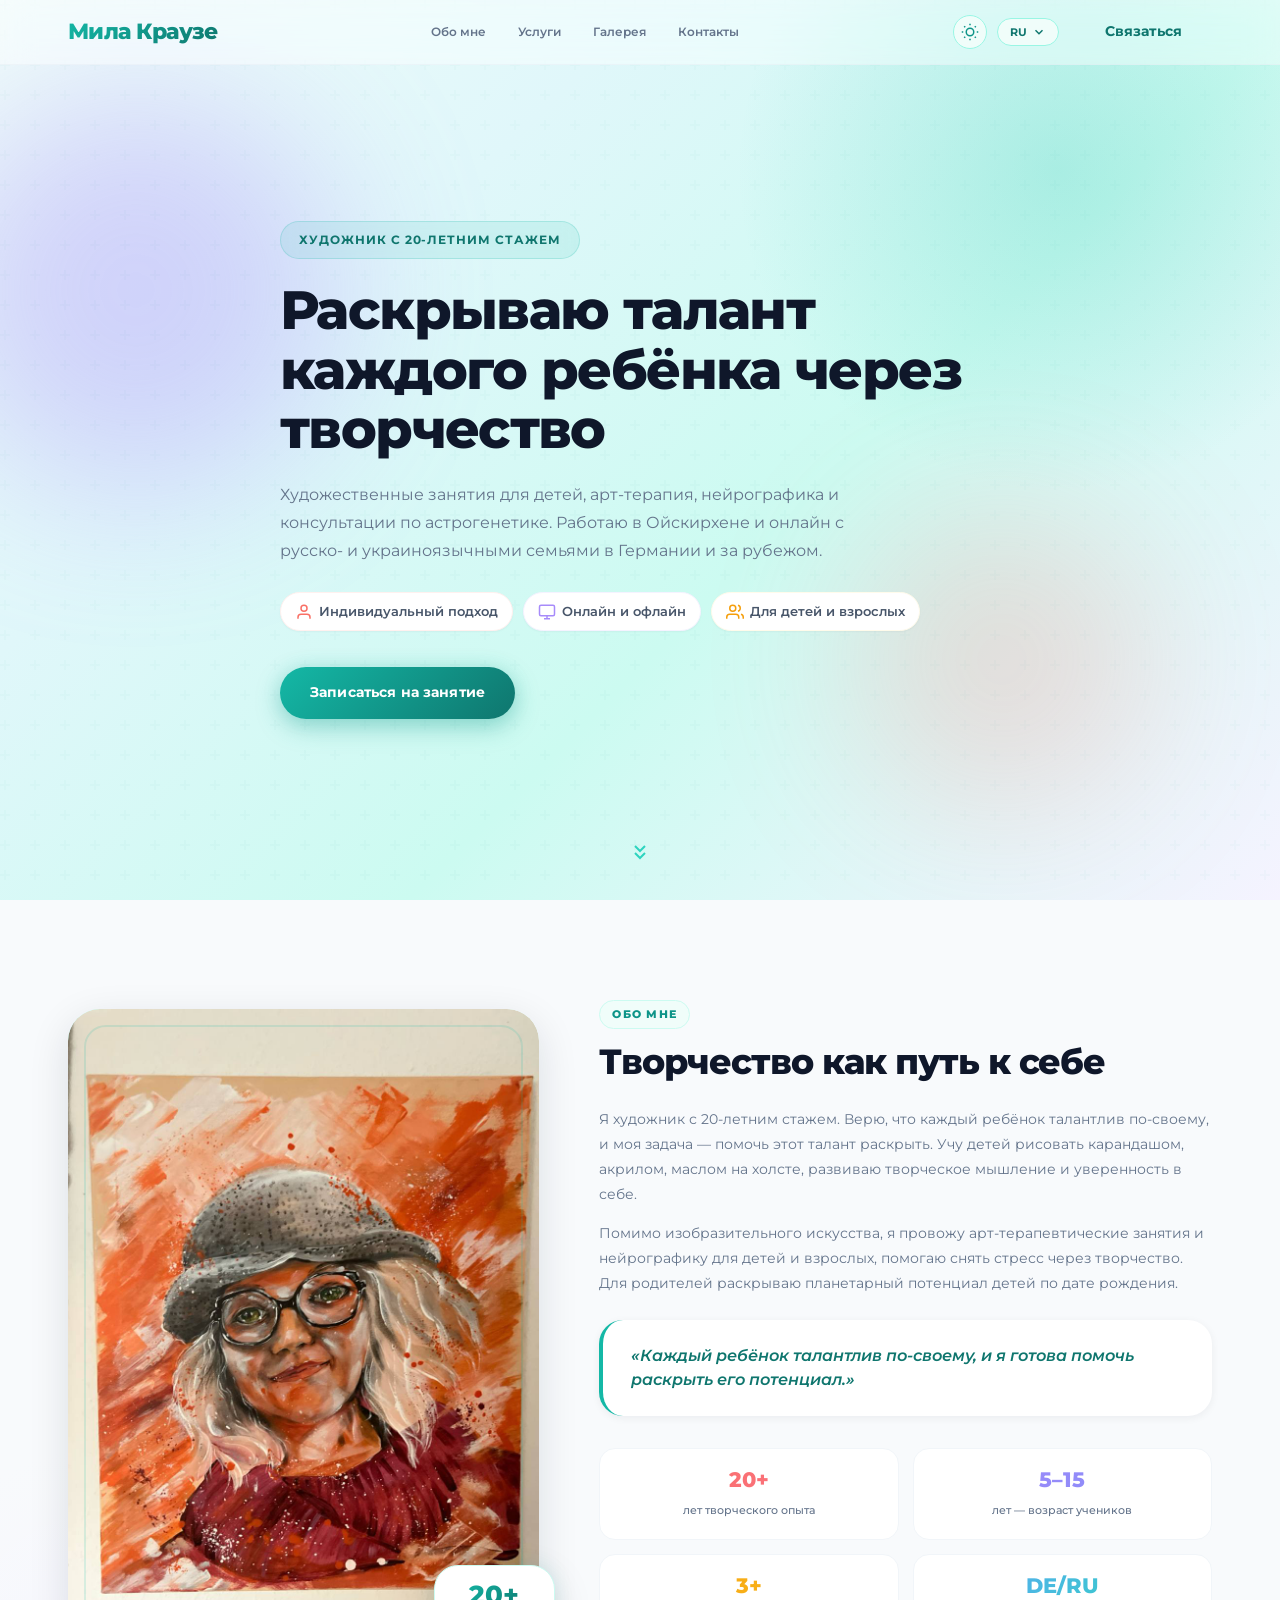
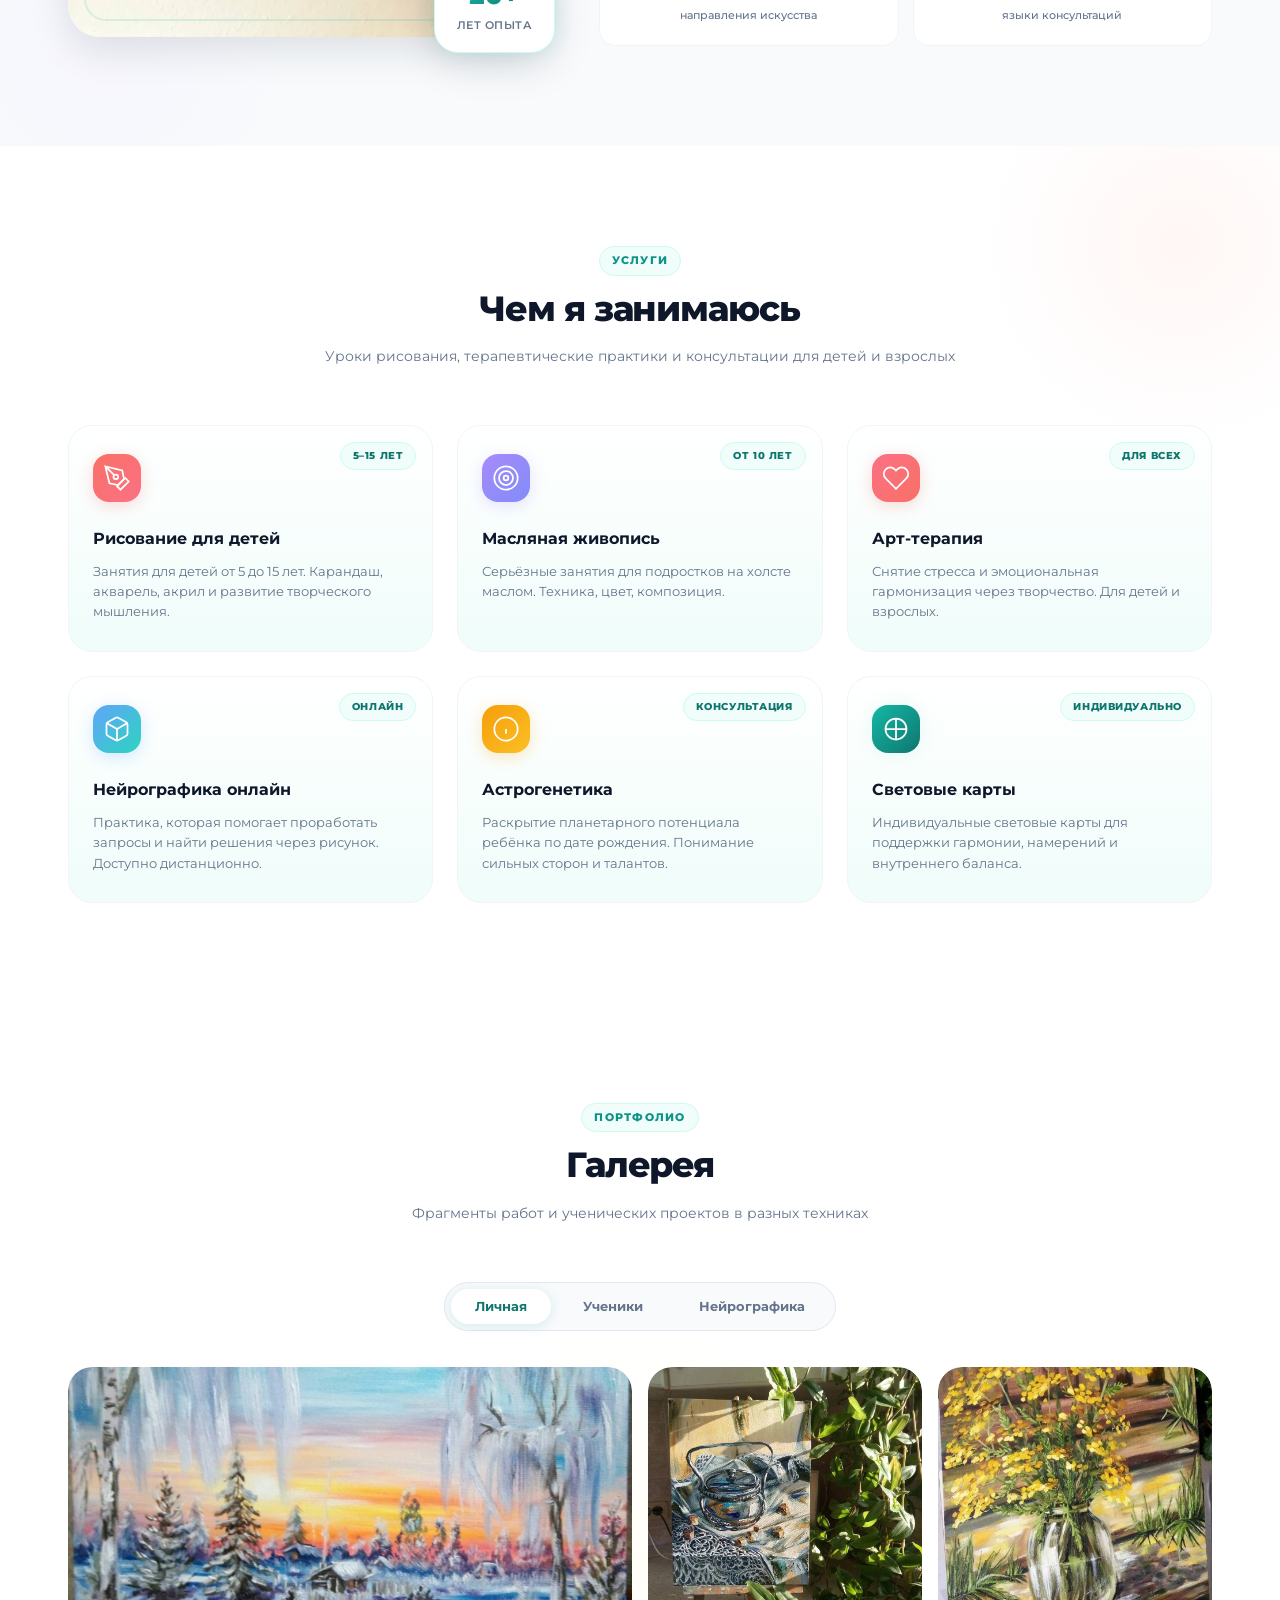
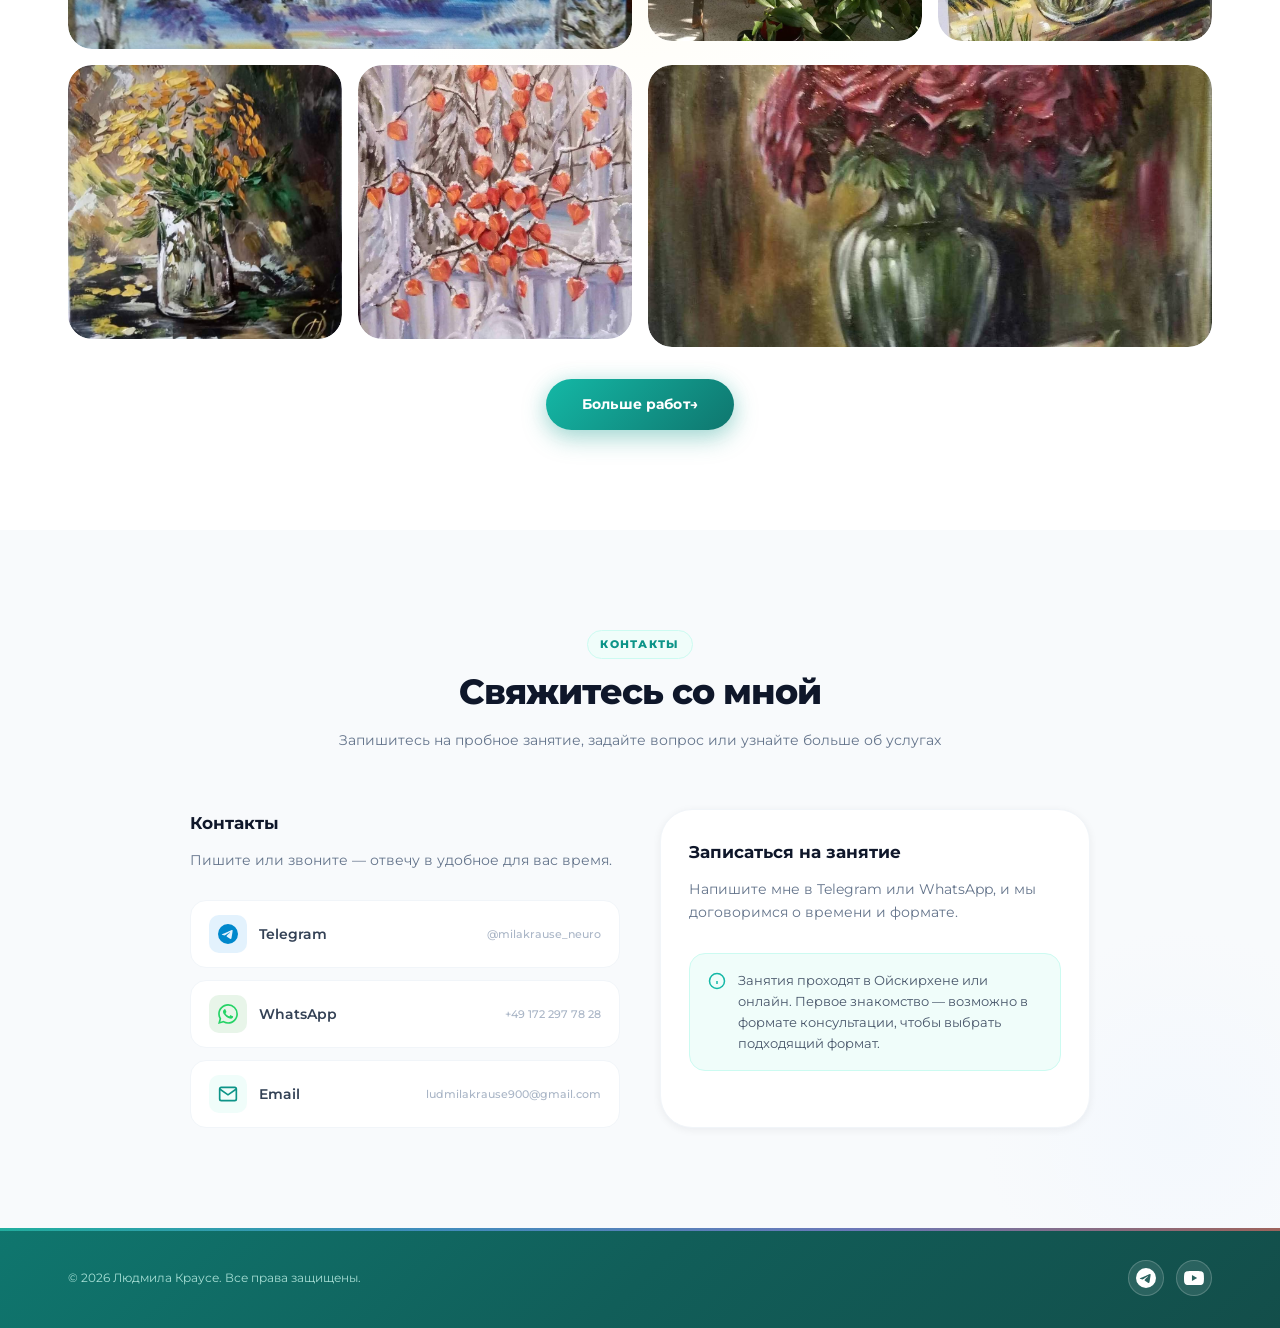
==== commit da5e749e: "Add files via upload" ====
--- a/index.html
+++ b/index.html
@@ -6,30 +6,21 @@
     <title data-i18n="title">Людмила Краусе — Художник, преподаватель, арт-терапевт</title>
     <link rel="preconnect" href="https://fonts.googleapis.com">
     <link rel="preconnect" href="https://fonts.gstatic.com" crossorigin>
-    <link href="https://fonts.googleapis.com/css2?family=Inter:wght@300;400;500;600;700;800;900&family=Playfair+Display:wght@500;600;700;800&display=swap" rel="stylesheet">
+    <link href="https://fonts.googleapis.com/css2?family=Montserrat:wght@300;400;500;600;700;800&display=swap" rel="stylesheet">
     <link rel="stylesheet" href="styles.css">
 </head>
 <body>
-    <!-- Background Glows -->
-    <div class="bg-glow bg-glow-left"></div>
-    <div class="bg-glow bg-glow-right"></div>
-
     <!-- Header -->
     <header class="header" id="header">
         <div class="container header-inner">
             <a href="#" class="logo">
-                <div class="logo-mark">
-                    <svg width="28" height="28" viewBox="0 0 24 24" fill="none" stroke="currentColor" stroke-width="2" stroke-linecap="round" stroke-linejoin="round"><path d="M12 19l7-7 3 3-7 7-3-3z"/><path d="M18 13l-1.5-7.5L2 2l3.5 14.5L13 18l5-5z"/><path d="M2 2l7.586 7.586"/><circle cx="11" cy="11" r="2"/></svg>
-                </div>
+                <img src="images/logo.jpg" alt="Logo" class="logo-img" id="logoImg" onerror="this.style.display='none'">
                 <span class="logo-text" data-i18n="logo">Мила Краузе</span>
             </a>
             <nav class="nav" id="nav">
                 <a href="#about" data-i18n="nav_about">Обо мне</a>
                 <a href="#services" data-i18n="nav_services">Услуги</a>
-                <a href="#video" data-i18n="nav_video">Видео</a>
                 <a href="#gallery" data-i18n="nav_gallery">Галерея</a>
-                <a href="#testimonials" data-i18n="nav_testimonials">Отзывы</a>
-                <a href="#faq" data-i18n="nav_faq">FAQ</a>
                 <a href="#contact" data-i18n="nav_contact">Контакты</a>
             </nav>
             <div class="header-right">
@@ -56,34 +47,31 @@
     </header>
 
     <!-- Hero -->
-    <section class="hero" id="hero">
-        <div class="hero-shape hero-shape-1"></div>
-        <div class="hero-shape hero-shape-2"></div>
-        <div class="hero-shape hero-shape-3"></div>
-        <div class="hero-dots"></div>
+    <section class="hero">
+        <div class="hero-gradient"></div>
+        <div class="hero-blob hero-blob-1"></div>
+        <div class="hero-blob hero-blob-2"></div>
+        <div class="hero-pattern"></div>
         <div class="container">
             <div class="hero-content">
                 <div class="hero-badge" data-i18n="hero_badge">Художник с 20-летним стажем</div>
                 <h1 class="hero-title" data-i18n="hero_title">Раскрываю талант каждого ребёнка через творчество</h1>
                 <p class="hero-text" data-i18n="hero_text">Художественные занятия для детей, арт-терапия, нейрографика и консультации по астрогенетике. Работаю в Ойскирхене и онлайн с русско- и украиноязычными семьями в Германии и за рубежом.</p>
-                <div class="hero-actions">
-                    <a href="#contact" class="btn btn-primary" data-i18n="btn_cta">Записаться на занятие</a>
-                    <a href="#video" class="btn btn-secondary" data-i18n="btn_secondary">Посмотреть урок</a>
-                </div>
                 <div class="hero-badges">
-                    <div class="badge">
+                    <div class="badge badge-coral">
                         <svg width="18" height="18" viewBox="0 0 24 24" fill="none" stroke="currentColor" stroke-width="2"><path d="M20 21v-2a4 4 0 0 0-4-4H8a4 4 0 0 0-4 4v2"/><circle cx="12" cy="7" r="4"/></svg>
                         <span data-i18n="badge_1">Индивидуальный подход</span>
                     </div>
-                    <div class="badge">
+                    <div class="badge badge-purple">
                         <svg width="18" height="18" viewBox="0 0 24 24" fill="none" stroke="currentColor" stroke-width="2"><rect x="2" y="3" width="20" height="14" rx="2"/><line x1="8" y1="21" x2="16" y2="21"/><line x1="12" y1="17" x2="12" y2="21"/></svg>
                         <span data-i18n="badge_2">Онлайн и офлайн</span>
                     </div>
-                    <div class="badge">
+                    <div class="badge badge-gold">
                         <svg width="18" height="18" viewBox="0 0 24 24" fill="none" stroke="currentColor" stroke-width="2"><path d="M17 21v-2a4 4 0 0 0-4-4H5a4 4 0 0 0-4 4v2"/><circle cx="9" cy="7" r="4"/><path d="M23 21v-2a4 4 0 0 0-3-3.87"/><path d="M16 3.13a4 4 0 0 1 0 7.75"/></svg>
                         <span data-i18n="badge_3">Для детей и взрослых</span>
                     </div>
                 </div>
+                <a href="#contact" class="btn btn-primary" data-i18n="btn_cta">Записаться на занятие</a>
             </div>
         </div>
         <div class="hero-scroll">
@@ -91,47 +79,12 @@
         </div>
     </section>
 
-    <!-- Statistics -->
-    <section class="statistics" id="statistics">
-        <div class="container">
-            <div class="stats-grid">
-                <div class="stat-card" data-animate>
-                    <div class="stat-icon">
-                        <svg width="28" height="28" viewBox="0 0 24 24" fill="none" stroke="currentColor" stroke-width="1.5"><circle cx="12" cy="12" r="10"/><polyline points="12 6 12 12 16 14"/></svg>
-                    </div>
-                    <div class="stat-number" data-count="20" data-suffix="+">0</div>
-                    <div class="stat-label" data-i18n="stat_1">лет творческого опыта</div>
-                </div>
-                <div class="stat-card" data-animate>
-                    <div class="stat-icon">
-                        <svg width="28" height="28" viewBox="0 0 24 24" fill="none" stroke="currentColor" stroke-width="1.5"><path d="M17 21v-2a4 4 0 0 0-4-4H5a4 4 0 0 0-4 4v2"/><circle cx="9" cy="7" r="4"/><path d="M23 21v-2a4 4 0 0 0-3-3.87"/><path d="M16 3.13a4 4 0 0 1 0 7.75"/></svg>
-                    </div>
-                    <div class="stat-number" data-count="500" data-suffix="+">0</div>
-                    <div class="stat-label" data-i18n="stat_students">учеников прошли обучение</div>
-                </div>
-                <div class="stat-card" data-animate>
-                    <div class="stat-icon">
-                        <svg width="28" height="28" viewBox="0 0 24 24" fill="none" stroke="currentColor" stroke-width="1.5"><path d="M12 2l3.09 6.26L22 9.27l-5 4.87 1.18 6.88L12 17.77l-6.18 3.25L7 14.14 2 9.27l6.91-1.01L12 2z"/></svg>
-                    </div>
-                    <div class="stat-number" data-count="98" data-suffix="%">0</div>
-                    <div class="stat-label" data-i18n="stat_satisfaction">довольных клиентов</div>
-                </div>
-                <div class="stat-card" data-animate>
-                    <div class="stat-icon">
-                        <svg width="28" height="28" viewBox="0 0 24 24" fill="none" stroke="currentColor" stroke-width="1.5"><path d="M21 15a2 2 0 0 1-2 2H7l-4 4V5a2 2 0 0 1 2-2h14a2 2 0 0 1 2 2z"/></svg>
-                    </div>
-                    <div class="stat-number" data-count="150" data-suffix="+">0</div>
-                    <div class="stat-label" data-i18n="stat_reviews">положительных отзывов</div>
-                </div>
-            </div>
-        </div>
-    </section>
-
     <!-- About -->
     <section class="about" id="about">
+        <div class="about-blob"></div>
         <div class="container">
             <div class="about-grid">
-                <div class="about-visual" data-animate="left">
+                <div class="about-visual">
                     <div class="about-frame" id="aboutFrame">
                         <div class="about-placeholder">
                             <svg width="56" height="56" viewBox="0 0 24 24" fill="none" stroke="currentColor" stroke-width="1"><path d="M20 21v-2a4 4 0 0 0-4-4H8a4 4 0 0 0-4 4v2"/><circle cx="12" cy="7" r="4"/></svg>
@@ -143,24 +96,28 @@
                         <span class="about-float-text" data-i18n="float_years">лет опыта</span>
                     </div>
                 </div>
-                <div class="about-content" data-animate="right">
+                <div class="about-content">
                     <span class="section-label" data-i18n="about_label">Обо мне</span>
                     <h2 class="section-title" data-i18n="about_title">Творчество как путь к себе</h2>
                     <p data-i18n="about_p1">Я художник с 20-летним стажем. Верю, что каждый ребёнок талантлив по-своему, и моя задача — помочь этот талант раскрыть. Учу детей рисовать карандашом, акрилом, маслом на холсте, развиваю творческое мышление и уверенность в себе.</p>
                     <p data-i18n="about_p2">Помимо изобразительного искусства, я провожу арт-терапевтические занятия и нейрографику для детей и взрослых, помогаю снять стресс через творчество. Для родителей раскрываю планетарный потенциал детей по дате рождения.</p>
                     <blockquote data-i18n="quote">«Каждый ребёнок талантлив по-своему, и я готова помочь раскрыть его потенциал.»</blockquote>
-                    <div class="about-stats-mini">
-                        <div class="about-stat">
-                            <span class="about-stat-num">5–15</span>
-                            <span class="about-stat-label" data-i18n="stat_2">лет — возраст учеников</span>
-                        </div>
-                        <div class="about-stat">
-                            <span class="about-stat-num">3+</span>
-                            <span class="about-stat-label" data-i18n="stat_3">направления искусства</span>
-                        </div>
-                        <div class="about-stat">
-                            <span class="about-stat-num">DE/RU</span>
-                            <span class="about-stat-label" data-i18n="stat_4">языки консультаций</span>
+                    <div class="stats">
+                        <div class="stat stat-coral">
+                            <span class="stat-number">20+</span>
+                            <span class="stat-label" data-i18n="stat_1">лет творческого опыта</span>
+                        </div>
+                        <div class="stat stat-purple">
+                            <span class="stat-number">5–15</span>
+                            <span class="stat-label" data-i18n="stat_2">лет — возраст учеников</span>
+                        </div>
+                        <div class="stat stat-gold">
+                            <span class="stat-number">3+</span>
+                            <span class="stat-label" data-i18n="stat_3">направления искусства</span>
+                        </div>
+                        <div class="stat stat-blue">
+                            <span class="stat-number">DE/RU</span>
+                            <span class="stat-label" data-i18n="stat_4">языки консультаций</span>
                         </div>
                     </div>
                 </div>
@@ -170,56 +127,57 @@
 
     <!-- Services -->
     <section class="services" id="services">
-        <div class="container">
-            <div class="section-header" data-animate>
+        <div class="services-blob"></div>
+        <div class="container">
+            <div class="section-header">
                 <span class="section-label" data-i18n="services_label">Услуги</span>
                 <h2 class="section-title" data-i18n="services_title">Чем я занимаюсь</h2>
                 <p class="section-subtitle" data-i18n="services_subtitle">Уроки рисования, терапевтические практики и консультации для детей и взрослых</p>
             </div>
             <div class="services-grid">
-                <div class="service-card" data-animate>
+                <div class="service-card">
                     <div class="service-tag" data-i18n="tag_kids">5–15 лет</div>
-                    <div class="service-icon">
+                    <div class="service-icon service-icon-coral">
                         <svg width="28" height="28" viewBox="0 0 24 24" fill="none" stroke="currentColor" stroke-width="1.5"><path d="M12 19l7-7 3 3-7 7-3-3z"/><path d="M18 13l-1.5-7.5L2 2l3.5 14.5L13 18l5-5z"/><path d="M2 2l7.586 7.586"/><circle cx="11" cy="11" r="2"/></svg>
                     </div>
                     <h3 data-i18n="service_1_title">Рисование для детей</h3>
                     <p data-i18n="service_1_desc">Занятия для детей от 5 до 15 лет. Карандаш, акварель, акрил и развитие творческого мышления.</p>
                 </div>
-                <div class="service-card" data-animate>
+                <div class="service-card">
                     <div class="service-tag" data-i18n="tag_teens">от 10 лет</div>
-                    <div class="service-icon">
+                    <div class="service-icon service-icon-purple">
                         <svg width="28" height="28" viewBox="0 0 24 24" fill="none" stroke="currentColor" stroke-width="1.5"><circle cx="12" cy="12" r="10"/><circle cx="12" cy="12" r="6"/><circle cx="12" cy="12" r="2"/></svg>
                     </div>
                     <h3 data-i18n="service_2_title">Масляная живопись</h3>
                     <p data-i18n="service_2_desc">Серьёзные занятия для подростков на холсте маслом. Техника, цвет, композиция.</p>
                 </div>
-                <div class="service-card" data-animate>
+                <div class="service-card">
                     <div class="service-tag" data-i18n="tag_all">для всех</div>
-                    <div class="service-icon">
+                    <div class="service-icon service-icon-rose">
                         <svg width="28" height="28" viewBox="0 0 24 24" fill="none" stroke="currentColor" stroke-width="1.5"><path d="M20.84 4.61a5.5 5.5 0 0 0-7.78 0L12 5.67l-1.06-1.06a5.5 5.5 0 0 0-7.78 7.78l1.06 1.06L12 21.23l7.78-7.78 1.06-1.06a5.5 5.5 0 0 0 0-7.78z"/></svg>
                     </div>
                     <h3 data-i18n="service_3_title">Арт-терапия</h3>
                     <p data-i18n="service_3_desc">Снятие стресса и эмоциональная гармонизация через творчество. Для детей и взрослых.</p>
                 </div>
-                <div class="service-card" data-animate>
+                <div class="service-card">
                     <div class="service-tag" data-i18n="tag_online">онлайн</div>
-                    <div class="service-icon">
+                    <div class="service-icon service-icon-blue">
                         <svg width="28" height="28" viewBox="0 0 24 24" fill="none" stroke="currentColor" stroke-width="1.5"><path d="M21 16V8a2 2 0 0 0-1-1.73l-7-4a2 2 0 0 0-2 0l-7 4A2 2 0 0 0 3 8v8a2 2 0 0 0 1 1.73l7 4a2 2 0 0 0 2 0l7-4A2 2 0 0 0 21 16z"/><polyline points="3.27 6.96 12 12.01 20.73 6.96"/><line x1="12" y1="22.08" x2="12" y2="12"/></svg>
                     </div>
                     <h3 data-i18n="service_4_title">Нейрографика онлайн</h3>
                     <p data-i18n="service_4_desc">Практика, которая помогает проработать запросы и найти решения через рисунок. Доступно дистанционно.</p>
                 </div>
-                <div class="service-card" data-animate>
+                <div class="service-card">
                     <div class="service-tag" data-i18n="tag_consult">консультация</div>
-                    <div class="service-icon">
+                    <div class="service-icon service-icon-gold">
                         <svg width="28" height="28" viewBox="0 0 24 24" fill="none" stroke="currentColor" stroke-width="1.5"><circle cx="12" cy="12" r="10"/><path d="M12 16v-4"/><path d="M12 8h.01"/></svg>
                     </div>
                     <h3 data-i18n="service_5_title">Астрогенетика</h3>
                     <p data-i18n="service_5_desc">Раскрытие планетарного потенциала ребёнка по дате рождения. Понимание сильных сторон и талантов.</p>
                 </div>
-                <div class="service-card" data-animate>
+                <div class="service-card">
                     <div class="service-tag" data-i18n="tag_individual">индивидуально</div>
-                    <div class="service-icon">
+                    <div class="service-icon service-icon-teal">
                         <svg width="28" height="28" viewBox="0 0 24 24" fill="none" stroke="currentColor" stroke-width="1.5"><path d="M12 3v18"/><path d="M3 12h18"/><circle cx="12" cy="12" r="9"/></svg>
                     </div>
                     <h3 data-i18n="service_6_title">Световые карты</h3>
@@ -229,46 +187,11 @@
         </div>
     </section>
 
-    <!-- Video Section -->
-    <section class="video-section" id="video">
-        <div class="video-glow"></div>
-        <div class="container">
-            <div class="section-header" data-animate>
-                <span class="section-label" data-i18n="video_label">Демонстрация</span>
-                <h2 class="section-title" data-i18n="video_title">Посмотрите, как проходят онлайн-уроки</h2>
-                <p class="section-subtitle" data-i18n="video_subtitle">Погрузитесь в атмосферу творческого процесса и увидьте, как дети раскрывают свой потенциал</p>
-            </div>
-            <div class="video-player-wrapper" data-animate>
-                <div class="video-frame">
-                    <div class="video-preview" id="videoPreview">
-                        <div class="video-preview-bg">
-                            <svg width="80" height="80" viewBox="0 0 24 24" fill="none" stroke="currentColor" stroke-width="1"><rect x="3" y="3" width="18" height="18" rx="2"/><circle cx="8.5" cy="8.5" r="1.5"/><path d="M21 15l-5-5L5 21"/></svg>
-                        </div>
-                        <button class="video-play-btn" id="videoPlayBtn" aria-label="Play video">
-                            <div class="video-play-icon">
-                                <svg width="28" height="28" viewBox="0 0 24 24" fill="currentColor"><polygon points="5 3 19 12 5 21 5 3"/></svg>
-                            </div>
-                            <div class="video-play-ring"></div>
-                            <div class="video-play-ring video-play-ring-2"></div>
-                        </button>
-                        <div class="video-duration">
-                            <svg width="14" height="14" viewBox="0 0 24 24" fill="none" stroke="currentColor" stroke-width="2"><circle cx="12" cy="12" r="10"/><polyline points="12 6 12 12 16 14"/></svg>
-                            <span data-i18n="video_duration">2:45</span>
-                        </div>
-                    </div>
-                    <div class="video-info">
-                        <h3 data-i18n="video_info_title">Онлайн-урок рисования для детей</h3>
-                        <p data-i18n="video_info_desc">Занятие проходит в уютной и дружелюбной атмосфере. Каждый ребёнок получает индивидуальное внимание и поддержку.</p>
-                    </div>
-                </div>
-            </div>
-        </div>
-    </section>
-
     <!-- Gallery -->
     <section class="gallery" id="gallery">
-        <div class="container">
-            <div class="section-header" data-animate>
+        <div class="gallery-blob"></div>
+        <div class="container">
+            <div class="section-header">
                 <span class="section-label" data-i18n="gallery_label">Портфолио</span>
                 <h2 class="section-title" data-i18n="gallery_title">Галерея</h2>
                 <p class="section-subtitle" data-i18n="gallery_subtitle">Фрагменты работ и ученических проектов в разных техниках</p>
@@ -279,139 +202,17 @@
         </div>
     </section>
 
-    <!-- Testimonials -->
-    <section class="testimonials" id="testimonials">
-        <div class="testimonials-glow"></div>
-        <div class="container">
-            <div class="section-header" data-animate>
-                <span class="section-label" data-i18n="testimonials_label">Отзывы</span>
-                <h2 class="section-title" data-i18n="testimonials_title">Что говорят родители и ученики</h2>
-                <p class="section-subtitle" data-i18n="testimonials_subtitle">Истории семей, которые открыли для себя мир творчества</p>
-            </div>
-            <div class="testimonials-grid">
-                <div class="testimonial-card" data-animate>
-                    <div class="testimonial-stars">
-                        <svg width="16" height="16" viewBox="0 0 24 24" fill="currentColor"><polygon points="12 2 15.09 8.26 22 9.27 17 14.14 18.18 21.02 12 17.77 5.82 21.02 7 14.14 2 9.27 8.91 8.26 12 2"/></svg>
-                        <svg width="16" height="16" viewBox="0 0 24 24" fill="currentColor"><polygon points="12 2 15.09 8.26 22 9.27 17 14.14 18.18 21.02 12 17.77 5.82 21.02 7 14.14 2 9.27 8.91 8.26 12 2"/></svg>
-                        <svg width="16" height="16" viewBox="0 0 24 24" fill="currentColor"><polygon points="12 2 15.09 8.26 22 9.27 17 14.14 18.18 21.02 12 17.77 5.82 21.02 7 14.14 2 9.27 8.91 8.26 12 2"/></svg>
-                        <svg width="16" height="16" viewBox="0 0 24 24" fill="currentColor"><polygon points="12 2 15.09 8.26 22 9.27 17 14.14 18.18 21.02 12 17.77 5.82 21.02 7 14.14 2 9.27 8.91 8.26 12 2"/></svg>
-                        <svg width="16" height="16" viewBox="0 0 24 24" fill="currentColor"><polygon points="12 2 15.09 8.26 22 9.27 17 14.14 18.18 21.02 12 17.77 5.82 21.02 7 14.14 2 9.27 8.91 8.26 12 2"/></svg>
-                    </div>
-                    <p class="testimonial-text" data-i18n="review_1_text">Моя дочь занимается с Милой уже полгода. За это время она научилась рисовать акварелью и стала намного увереннее в себе. Индивидуальный подход — это не просто слова, а реальная практика.</p>
-                    <div class="testimonial-author">
-                        <div class="testimonial-avatar">АК</div>
-                        <div class="testimonial-info">
-                            <span class="testimonial-name" data-i18n="review_1_name">Анна К.</span>
-                            <span class="testimonial-role" data-i18n="review_1_role">Мама ученицы, 8 лет</span>
-                        </div>
-                    </div>
-                </div>
-                <div class="testimonial-card" data-animate>
-                    <div class="testimonial-stars">
-                        <svg width="16" height="16" viewBox="0 0 24 24" fill="currentColor"><polygon points="12 2 15.09 8.26 22 9.27 17 14.14 18.18 21.02 12 17.77 5.82 21.02 7 14.14 2 9.27 8.91 8.26 12 2"/></svg>
-                        <svg width="16" height="16" viewBox="0 0 24 24" fill="currentColor"><polygon points="12 2 15.09 8.26 22 9.27 17 14.14 18.18 21.02 12 17.77 5.82 21.02 7 14.14 2 9.27 8.91 8.26 12 2"/></svg>
-                        <svg width="16" height="16" viewBox="0 0 24 24" fill="currentColor"><polygon points="12 2 15.09 8.26 22 9.27 17 14.14 18.18 21.02 12 17.77 5.82 21.02 7 14.14 2 9.27 8.91 8.26 12 2"/></svg>
-                        <svg width="16" height="16" viewBox="0 0 24 24" fill="currentColor"><polygon points="12 2 15.09 8.26 22 9.27 17 14.14 18.18 21.02 12 17.77 5.82 21.02 7 14.14 2 9.27 8.91 8.26 12 2"/></svg>
-                        <svg width="16" height="16" viewBox="0 0 24 24" fill="currentColor"><polygon points="12 2 15.09 8.26 22 9.27 17 14.14 18.18 21.02 12 17.77 5.82 21.02 7 14.14 2 9.27 8.91 8.26 12 2"/></svg>
-                    </div>
-                    <p class="testimonial-text" data-i18n="review_2_text">Арт-терапия помогла моему сыну справиться со стрессом после переезда. Мила создаёт невероятно тёплую атмосферу, где ребёнок чувствует себя в безопасности.</p>
-                    <div class="testimonial-author">
-                        <div class="testimonial-avatar">ОМ</div>
-                        <div class="testimonial-info">
-                            <span class="testimonial-name" data-i18n="review_2_name">Ольга М.</span>
-                            <span class="testimonial-role" data-i18n="review_2_role">Мама ученика, 10 лет</span>
-                        </div>
-                    </div>
-                </div>
-                <div class="testimonial-card" data-animate>
-                    <div class="testimonial-stars">
-                        <svg width="16" height="16" viewBox="0 0 24 24" fill="currentColor"><polygon points="12 2 15.09 8.26 22 9.27 17 14.14 18.18 21.02 12 17.77 5.82 21.02 7 14.14 2 9.27 8.91 8.26 12 2"/></svg>
-                        <svg width="16" height="16" viewBox="0 0 24 24" fill="currentColor"><polygon points="12 2 15.09 8.26 22 9.27 17 14.14 18.18 21.02 12 17.77 5.82 21.02 7 14.14 2 9.27 8.91 8.26 12 2"/></svg>
-                        <svg width="16" height="16" viewBox="0 0 24 24" fill="currentColor"><polygon points="12 2 15.09 8.26 22 9.27 17 14.14 18.18 21.02 12 17.77 5.82 21.02 7 14.14 2 9.27 8.91 8.26 12 2"/></svg>
-                        <svg width="16" height="16" viewBox="0 0 24 24" fill="currentColor"><polygon points="12 2 15.09 8.26 22 9.27 17 14.14 18.18 21.02 12 17.77 5.82 21.02 7 14.14 2 9.27 8.91 8.26 12 2"/></svg>
-                        <svg width="16" height="16" viewBox="0 0 24 24" fill="currentColor"><polygon points="12 2 15.09 8.26 22 9.27 17 14.14 18.18 21.02 12 17.77 5.82 21.02 7 14.14 2 9.27 8.91 8.26 12 2"/></svg>
-                    </div>
-                    <p class="testimonial-text" data-i18n="review_3_text">Нейрографика онлайн — это просто волшебство. После нескольких занятий я смогла разобраться в сложной жизненной ситуации и найти выход. Рекомендую всем!</p>
-                    <div class="testimonial-author">
-                        <div class="testimonial-avatar">ИВ</div>
-                        <div class="testimonial-info">
-                            <span class="testimonial-name" data-i18n="review_3_name">Ирина В.</span>
-                            <span class="testimonial-role" data-i18n="review_3_role">Взрослая ученица</span>
-                        </div>
-                    </div>
-                </div>
-            </div>
-        </div>
-    </section>
-
-    <!-- FAQ -->
-    <section class="faq" id="faq">
-        <div class="container">
-            <div class="section-header" data-animate>
-                <span class="section-label" data-i18n="faq_label">Вопросы и ответы</span>
-                <h2 class="section-title" data-i18n="faq_title">Часто задаваемые вопросы</h2>
-                <p class="section-subtitle" data-i18n="faq_subtitle">Всё, что нужно знать перед первым занятием</p>
-            </div>
-            <div class="faq-list">
-                <div class="faq-item" data-animate>
-                    <button class="faq-question" type="button">
-                        <span data-i18n="faq_1_q">С какого возраста можно начинать занятия?</span>
-                        <svg class="faq-chevron" width="20" height="20" viewBox="0 0 24 24" fill="none" stroke="currentColor" stroke-width="2"><polyline points="6 9 12 15 18 9"/></svg>
-                    </button>
-                    <div class="faq-answer">
-                        <p data-i18n="faq_1_a">Я работаю с детьми от 5 лет. Для самых маленьких разработана специальная программа, которая помогает развивать мелкую моторику, цветовосприятие и воображение через игровые техники.</p>
-                    </div>
-                </div>
-                <div class="faq-item" data-animate>
-                    <button class="faq-question" type="button">
-                        <span data-i18n="faq_2_q">Нужен ли опыт рисования?</span>
-                        <svg class="faq-chevron" width="20" height="20" viewBox="0 0 24 24" fill="none" stroke="currentColor" stroke-width="2"><polyline points="6 9 12 15 18 9"/></svg>
-                    </button>
-                    <div class="faq-answer">
-                        <p data-i18n="faq_2_a">Нет, опыт не требуется. Я работаю с детьми любого уровня подготовки — от тех, кто впервые берёт кисть, до юных художников, готовящих портфолио.</p>
-                    </div>
-                </div>
-                <div class="faq-item" data-animate>
-                    <button class="faq-question" type="button">
-                        <span data-i18n="faq_3_q">Как проходят онлайн-занятия?</span>
-                        <svg class="faq-chevron" width="20" height="20" viewBox="0 0 24 24" fill="none" stroke="currentColor" stroke-width="2"><polyline points="6 9 12 15 18 9"/></svg>
-                    </button>
-                    <div class="faq-answer">
-                        <p data-i18n="faq_3_a">Онлайн-уроки проходят через Zoom или Google Meet. Я показываю техники на камеру, даю обратную связь в реальном времени и помогаю на каждом этапе работы. Всё, что нужно — бумага, карандаши и стабильный интернет.</p>
-                    </div>
-                </div>
-                <div class="faq-item" data-animate>
-                    <button class="faq-question" type="button">
-                        <span data-i18n="faq_4_q">Что нужно принести на первое занятие?</span>
-                        <svg class="faq-chevron" width="20" height="20" viewBox="0 0 24 24" fill="none" stroke="currentColor" stroke-width="2"><polyline points="6 9 12 15 18 9"/></svg>
-                    </button>
-                    <div class="faq-answer">
-                        <p data-i18n="faq_4_a">На первое занятие ничего не нужно — все материалы предоставляются. После консультации я подскажу, что приобрести для домашних занятий.</p>
-                    </div>
-                </div>
-                <div class="faq-item" data-animate>
-                    <button class="faq-question" type="button">
-                        <span data-i18n="faq_5_q">Сколько длится один урок?</span>
-                        <svg class="faq-chevron" width="20" height="20" viewBox="0 0 24 24" fill="none" stroke="currentColor" stroke-width="2"><polyline points="6 9 12 15 18 9"/></svg>
-                    </button>
-                    <div class="faq-answer">
-                        <p data-i18n="faq_5_a">Стандартный урок длится 60 минут. Для детей 5–7 лет рекомендую 45-минутные занятия, чтобы сохранить концентрацию и интерес.</p>
-                    </div>
-                </div>
-            </div>
-        </div>
-    </section>
-
     <!-- Contact -->
     <section class="contact" id="contact">
-        <div class="container">
-            <div class="section-header" data-animate>
+        <div class="contact-blob"></div>
+        <div class="container">
+            <div class="section-header">
                 <span class="section-label" data-i18n="contact_label">Контакты</span>
                 <h2 class="section-title" data-i18n="contact_title">Свяжитесь со мной</h2>
                 <p class="section-subtitle" data-i18n="contact_subtitle">Запишитесь на пробное занятие, задайте вопрос или узнайте больше об услугах</p>
             </div>
             <div class="contact-grid">
-                <div class="contact-info" data-animate="left">
+                <div class="contact-info">
                     <h3 data-i18n="contact_info_title">Контакты</h3>
                     <p data-i18n="contact_info_text">Пишите или звоните — отвечу в удобное для вас время.</p>
                     <div class="contact-links">
@@ -419,45 +220,29 @@
                             <span class="contact-link-icon">
                                 <svg width="20" height="20" viewBox="0 0 24 24" fill="currentColor"><path d="M11.944 0A12 12 0 0 0 0 12a12 12 0 0 0 12 12 12 12 0 0 0 12-12A12 12 0 0 0 12 0a12 12 0 0 0-.056 0zm4.962 7.224c.1-.002.321.023.465.14a.506.506 0 0 1 .171.325c.016.093.036.306.02.472-.18 1.898-.962 6.502-1.36 8.627-.168.9-.499 1.201-.82 1.23-.696.065-1.225-.46-1.9-.902-1.056-.693-1.653-1.124-2.678-1.8-1.185-.78-.417-1.21.258-1.91.177-.184 3.247-2.977 3.307-3.23.007-.032.014-.15-.056-.212s-.174-.041-.249-.024c-.106.024-1.793 1.14-5.061 3.345-.48.33-.913.49-1.302.48-.428-.008-1.252-.241-1.865-.44-.752-.245-1.349-.374-1.297-.789.027-.216.325-.437.893-.663 3.498-1.524 5.83-2.529 6.998-3.014 3.332-1.386 4.025-1.627 4.476-1.635z"/></svg>
                             </span>
-                            <div class="contact-link-body">
-                                <span class="contact-link-title">Telegram</span>
-                                <span class="contact-link-detail">@milakrause_neuro</span>
-                            </div>
+                            <span>Telegram</span>
+                            <span class="contact-link-detail">@milakrause_neuro</span>
                         </a>
                         <a href="https://wa.me/491722977828" target="_blank" class="contact-link contact-link-wa">
                             <span class="contact-link-icon">
                                 <svg width="20" height="20" viewBox="0 0 24 24" fill="currentColor"><path d="M17.472 14.382c-.297-.149-1.758-.867-2.03-.967-.273-.099-.471-.148-.67.15-.197.297-.767.966-.94 1.164-.173.199-.347.223-.644.075-.297-.15-1.255-.463-2.39-1.475-.883-.788-1.48-1.761-1.653-2.059-.173-.297-.018-.458.13-.606.134-.133.298-.347.446-.52.149-.174.198-.298.298-.497.099-.198.05-.371-.025-.52-.075-.149-.669-1.612-.916-2.207-.242-.579-.487-.5-.669-.51-.173-.008-.371-.01-.57-.01-.198 0-.52.074-.792.372-.272.297-1.04 1.016-1.04 2.479 0 1.462 1.065 2.875 1.213 3.074.149.198 2.096 3.2 5.077 4.487.709.306 1.262.489 1.694.625.712.227 1.36.195 1.871.118.571-.085 1.758-.719 2.006-1.413.248-.694.248-1.289.173-1.413-.074-.124-.272-.198-.57-.347m-5.421 7.403h-.004a9.87 9.87 0 01-5.031-1.378l-.361-.214-3.741.982.998-3.648-.235-.374a9.86 9.86 0 01-1.51-5.26c.001-5.45 4.436-9.884 9.888-9.884 2.64 0 5.122 1.03 6.988 2.898a9.825 9.825 0 012.893 6.994c-.003 5.45-4.437 9.884-9.885 9.884m8.413-18.297A11.815 11.815 0 0012.05 0C5.495 0 .16 5.335.157 11.892c0 2.096.547 4.142 1.588 5.945L.057 24l6.305-1.654a11.882 11.882 0 005.683 1.448h.005c6.554 0 11.89-5.335 11.893-11.893a11.821 11.821 0 00-3.48-8.413z"/></svg>
                             </span>
-                            <div class="contact-link-body">
-                                <span class="contact-link-title">WhatsApp</span>
-                                <span class="contact-link-detail">+49 172 297 78 28</span>
-                            </div>
+                            <span>WhatsApp</span>
+                            <span class="contact-link-detail">+49 172 297 78 28</span>
                         </a>
                         <a href="mailto:ludmilakrause900@gmail.com" class="contact-link contact-link-email" onclick="copyEmail(event)">
                             <span class="contact-link-icon">
                                 <svg width="20" height="20" viewBox="0 0 24 24" fill="none" stroke="currentColor" stroke-width="2"><path d="M4 4h16c1.1 0 2 .9 2 2v12c0 1.1-.9 2-2 2H4c-1.1 0-2-.9-2-2V6c0-1.1.9-2 2-2z"/><polyline points="22,6 12,13 2,6"/></svg>
                             </span>
-                            <div class="contact-link-body">
-                                <span class="contact-link-title">Email</span>
-                                <span class="contact-link-detail" id="emailText">ludmilakrause900@gmail.com</span>
-                            </div>
+                            <span>Email</span>
+                            <span class="contact-link-detail" id="emailText">ludmilakrause900@gmail.com</span>
                             <span class="copy-tooltip" id="emailTooltip">Скопировано!</span>
                         </a>
                     </div>
                 </div>
-                <div class="contact-form-wrap" data-animate="right">
+                <div class="contact-form-wrap">
                     <h3 data-i18n="form_title">Записаться на занятие</h3>
                     <p data-i18n="form_text">Напишите мне в Telegram или WhatsApp, и мы договоримся о времени и формате.</p>
-                    <div class="contact-cta">
-                        <a href="https://t.me/milakrause_neuro" target="_blank" class="btn btn-primary btn-full">
-                            <svg width="18" height="18" viewBox="0 0 24 24" fill="currentColor"><path d="M11.944 0A12 12 0 0 0 0 12a12 12 0 0 0 12 12 12 12 0 0 0 12-12A12 12 0 0 0 12 0a12 12 0 0 0-.056 0zm4.962 7.224c.1-.002.321.023.465.14a.506.506 0 0 1 .171.325c.016.093.036.306.02.472-.18 1.898-.962 6.502-1.36 8.627-.168.9-.499 1.201-.82 1.23-.696.065-1.225-.46-1.9-.902-1.056-.693-1.653-1.124-2.678-1.8-1.185-.78-.417-1.21.258-1.91.177-.184 3.247-2.977 3.307-3.23.007-.032.014-.15-.056-.212s-.174-.041-.249-.024c-.106.024-1.793 1.14-5.061 3.345-.48.33-.913.49-1.302.48-.428-.008-1.252-.241-1.865-.44-.752-.245-1.349-.374-1.297-.789.027-.216.325-.437.893-.663 3.498-1.524 5.83-2.529 6.998-3.014 3.332-1.386 4.025-1.627 4.476-1.635z"/></svg>
-                            <span data-i18n="btn_telegram">Написать в Telegram</span>
-                        </a>
-                        <a href="https://wa.me/491722977828" target="_blank" class="btn btn-secondary btn-full">
-                            <svg width="18" height="18" viewBox="0 0 24 24" fill="currentColor"><path d="M17.472 14.382c-.297-.149-1.758-.867-2.03-.967-.273-.099-.471-.148-.67.15-.197.297-.767.966-.94 1.164-.173.199-.347.223-.644.075-.297-.15-1.255-.463-2.39-1.475-.883-.788-1.48-1.761-1.653-2.059-.173-.297-.018-.458.13-.606.134-.133.298-.347.446-.52.149-.174.198-.298.298-.497.099-.198.05-.371-.025-.52-.075-.149-.669-1.612-.916-2.207-.242-.579-.487-.5-.669-.51-.173-.008-.371-.01-.57-.01-.198 0-.52.074-.792.372-.272.297-1.04 1.016-1.04 2.479 0 1.462 1.065 2.875 1.213 3.074.149.198 2.096 3.2 5.077 4.487.709.306 1.262.489 1.694.625.712.227 1.36.195 1.871.118.571-.085 1.758-.719 2.006-1.413.248-.694.248-1.289.173-1.413-.074-.124-.272-.198-.57-.347m-5.421 7.403h-.004a9.87 9.87 0 01-5.031-1.378l-.361-.214-3.741.982.998-3.648-.235-.374a9.86 9.86 0 01-1.51-5.26c.001-5.45 4.436-9.884 9.888-9.884 2.64 0 5.122 1.03 6.988 2.898a9.825 9.825 0 012.893 6.994c-.003 5.45-4.437 9.884-9.885 9.884m8.413-18.297A11.815 11.815 0 0012.05 0C5.495 0 .16 5.335.157 11.892c0 2.096.547 4.142 1.588 5.945L.057 24l6.305-1.654a11.882 11.882 0 005.683 1.448h.005c6.554 0 11.89-5.335 11.893-11.893a11.821 11.821 0 00-3.48-8.413z"/></svg>
-                            <span data-i18n="btn_whatsapp">Написать в WhatsApp</span>
-                        </a>
-                    </div>
                     <div class="contact-note">
                         <svg width="18" height="18" viewBox="0 0 24 24" fill="none" stroke="currentColor" stroke-width="2"><circle cx="12" cy="12" r="10"/><path d="M12 16v-4"/><path d="M12 8h.01"/></svg>
                         <span data-i18n="form_note">Занятия проходят в Ойскирхене или онлайн. Первое знакомство — возможно в формате консультации, чтобы выбрать подходящий формат.</span>
@@ -470,39 +255,14 @@
     <!-- Footer -->
     <footer class="footer">
         <div class="container">
-            <div class="footer-top">
-                <div class="footer-brand">
-                    <a href="#" class="footer-logo">
-                        <div class="logo-mark">
-                            <svg width="24" height="24" viewBox="0 0 24 24" fill="none" stroke="currentColor" stroke-width="2" stroke-linecap="round" stroke-linejoin="round"><path d="M12 19l7-7 3 3-7 7-3-3z"/><path d="M18 13l-1.5-7.5L2 2l3.5 14.5L13 18l5-5z"/><path d="M2 2l7.586 7.586"/><circle cx="11" cy="11" r="2"/></svg>
-                        </div>
-                        <span class="logo-text" data-i18n="logo">Мила Краузе</span>
-                    </a>
-                    <p class="footer-desc" data-i18n="footer_desc">Художник, преподаватель и арт-терапевт с 20-летним опытом. Помогаю детям и взрослым раскрыть творческий потенциал.</p>
-                </div>
-                <div class="footer-nav">
-                    <h4 data-i18n="footer_nav_title">Навигация</h4>
-                    <a href="#about" data-i18n="nav_about">Обо мне</a>
-                    <a href="#services" data-i18n="nav_services">Услуги</a>
-                    <a href="#gallery" data-i18n="nav_gallery">Галерея</a>
-                    <a href="#contact" data-i18n="nav_contact">Контакты</a>
-                </div>
-                <div class="footer-nav">
-                    <h4 data-i18n="footer_contact_title">Контакты</h4>
-                    <span data-i18n="footer_location">Ойскирхен, Германия</span>
-                    <a href="https://t.me/milakrause_neuro" target="_blank">Telegram</a>
-                    <a href="https://wa.me/491722977828" target="_blank">WhatsApp</a>
-                    <a href="mailto:ludmilakrause900@gmail.com">Email</a>
-                </div>
-            </div>
-            <div class="footer-bottom">
+            <div class="footer-inner">
                 <p data-i18n="footer_text">© 2026 Людмила Краусе. Все права защищены.</p>
                 <div class="footer-socials">
                     <a href="https://t.me/milakrause_neuro" target="_blank" class="footer-social" aria-label="Telegram">
-                        <svg width="18" height="18" viewBox="0 0 24 24" fill="currentColor"><path d="M11.944 0A12 12 0 0 0 0 12a12 12 0 0 0 12 12 12 12 0 0 0 12-12A12 12 0 0 0 12 0a12 12 0 0 0-.056 0zm4.962 7.224c.1-.002.321.023.465.14a.506.506 0 0 1 .171.325c.016.093.036.306.02.472-.18 1.898-.962 6.502-1.36 8.627-.168.9-.499 1.201-.82 1.23-.696.065-1.225-.46-1.9-.902-1.056-.693-1.653-1.124-2.678-1.8-1.185-.78-.417-1.21.258-1.91.177-.184 3.247-2.977 3.307-3.23.007-.032.014-.15-.056-.212s-.174-.041-.249-.024c-.106.024-1.793 1.14-5.061 3.345-.48.33-.913.49-1.302.48-.428-.008-1.252-.241-1.865-.44-.752-.245-1.349-.374-1.297-.789.027-.216.325-.437.893-.663 3.498-1.524 5.83-2.529 6.998-3.014 3.332-1.386 4.025-1.627 4.476-1.635z"/></svg>
+                        <svg width="20" height="20" viewBox="0 0 24 24" fill="currentColor"><path d="M11.944 0A12 12 0 0 0 0 12a12 12 0 0 0 12 12 12 12 0 0 0 12-12A12 12 0 0 0 12 0a12 12 0 0 0-.056 0zm4.962 7.224c.1-.002.321.023.465.14a.506.506 0 0 1 .171.325c.016.093.036.306.02.472-.18 1.898-.962 6.502-1.36 8.627-.168.9-.499 1.201-.82 1.23-.696.065-1.225-.46-1.9-.902-1.056-.693-1.653-1.124-2.678-1.8-1.185-.78-.417-1.21.258-1.91.177-.184 3.247-2.977 3.307-3.23.007-.032.014-.15-.056-.212s-.174-.041-.249-.024c-.106.024-1.793 1.14-5.061 3.345-.48.33-.913.49-1.302.48-.428-.008-1.252-.241-1.865-.44-.752-.245-1.349-.374-1.297-.789.027-.216.325-.437.893-.663 3.498-1.524 5.83-2.529 6.998-3.014 3.332-1.386 4.025-1.627 4.476-1.635z"/></svg>
                     </a>
                     <a href="https://youtube.com/@mila-blogerscha-na-velike?si=p_dONf7LQTGXQcqg" target="_blank" class="footer-social" aria-label="YouTube">
-                        <svg width="18" height="18" viewBox="0 0 24 24" fill="currentColor"><path d="M23.498 6.186a3.016 3.016 0 0 0-2.122-2.136C19.505 3.545 12 3.545 12 3.545s-7.505 0-9.377.505A3.017 3.017 0 0 0 .502 6.186C0 8.07 0 12 0 12s0 3.93.502 5.814a3.016 3.016 0 0 0 2.122 2.136c1.871.505 9.376.505 9.376.505s7.505 0 9.377-.505a3.015 3.015 0 0 0 2.122-2.136C24 15.93 24 12 24 12s0-3.93-.502-5.814zM9.545 15.568V8.432L15.818 12l-6.273 3.568z"/></svg>
+                        <svg width="20" height="20" viewBox="0 0 24 24" fill="currentColor"><path d="M23.498 6.186a3.016 3.016 0 0 0-2.122-2.136C19.505 3.545 12 3.545 12 3.545s-7.505 0-9.377.505A3.017 3.017 0 0 0 .502 6.186C0 8.07 0 12 0 12s0 3.93.502 5.814a3.016 3.016 0 0 0 2.122 2.136c1.871.505 9.376.505 9.376.505s7.505 0 9.377-.505a3.015 3.015 0 0 0 2.122-2.136C24 15.93 24 12 24 12s0-3.93-.502-5.814zM9.545 15.568V8.432L15.818 12l-6.273 3.568z"/></svg>
                     </a>
                 </div>
             </div>
--- a/styles.css
+++ b/styles.css
@@ -1,322 +1,339 @@
 /* ============================================
-   Людмила Краусе — Premium Landing Page
-   Inter + Playfair Display | Turquoise #00D7C8 | RU/DE | Dark Theme
+   Людмила Краусе — Художник, преподаватель
+   Montserrat | Бирюзовый + цвета | RU/DE | Тёмная тема
    ============================================ */
 
 *, *::before, *::after { margin: 0; padding: 0; box-sizing: border-box; }
 
 :root {
-    /* Primary Turquoise Palette */
-    --turq: #00D7C8;
-    --turq-50: #e6fbf9;
-    --turq-100: #b3f4ef;
-    --turq-200: #80ece4;
-    --turq-300: #4de5d9;
-    --turq-400: #1addcf;
-    --turq-500: #00D7C8;
-    --turq-600: #00b5a8;
-    --turq-700: #00938a;
-    --turq-800: #00726b;
-    --turq-900: #00504c;
-
-    /* Neutrals */
-    --white: #ffffff;
-    --gray-50: #f8fafc;
-    --gray-100: #f1f5f9;
-    --gray-200: #e2e8f0;
-    --gray-300: #cbd5e1;
-    --gray-400: #94a3b8;
-    --gray-500: #64748b;
-    --gray-600: #475569;
-    --gray-700: #334155;
-    --gray-800: #1e293b;
-    --gray-900: #0f172a;
-    --charcoal: #1a1a2e;
-
-    /* Dark Theme */
-    --dark-bg: #0f1117;
-    --dark-surface: #161b22;
-    --dark-surface-2: #1c2128;
-    --dark-border: #2a2f38;
+    /* Бирюзовая палитра */
+    --teal-50: #f0fdfa; --teal-100: #ccfbf1; --teal-200: #99f6e4;
+    --teal-300: #5eead4; --teal-400: #2dd4bf; --teal-500: #14b8a6;
+    --teal-600: #0d9488; --teal-700: #0f766e; --teal-800: #115e59; --teal-900: #134e4a;
+
+    /* Дополнительные цвета */
+    --coral: #f97066; --coral-light: #fff1ef; --coral-bg: #fef3f2;
+    --purple: #a78bfa; --purple-light: #f5f3ff; --purple-bg: #ede9fe;
+    --rose: #fb7185; --rose-light: #fff1f2; --rose-bg: #ffe4e6;
+    --gold: #f59e0b; --gold-light: #fffbeb; --gold-bg: #fef3c7;
+    --blue: #60a5fa; --blue-light: #eff6ff; --blue-bg: #dbeafe;
+    --emerald: #34d399; --emerald-light: #ecfdf5; --emerald-bg: #d1fae5;
+    --indigo: #818cf8; --indigo-light: #eef2ff; --indigo-bg: #e0e7ff;
+    --amber: #fbbf24; --amber-light: #fffbeb; --amber-bg: #fef3c7;
+
+    /* Slate */
+    --slate-50: #f8fafc; --slate-100: #f1f5f9; --slate-200: #e2e8f0;
+    --slate-300: #cbd5e1; --slate-400: #94a3b8; --slate-500: #64748b;
+    --slate-600: #475569; --slate-700: #334155; --slate-800: #1e293b; --slate-900: #0f172a;
+
+    --white: #ffffff; --black: #0f172a;
+
+    /* Тёмная тема — серые + бирюзовый */
+    --dark-bg: #0a0a0f;
+    --dark-surface: #13131f;
+    --dark-surface-2: #1a1a2e;
+    --dark-border: #2a2a3e;
     --dark-text: #e2e8f0;
     --dark-text-dim: #94a3b8;
 
-    /* Shadows */
+    /* Градиенты */
+    --gradient-teal: linear-gradient(135deg, var(--teal-500) 0%, var(--teal-700) 100%);
+    --gradient-coral: linear-gradient(135deg, var(--coral) 0%, var(--rose) 100%);
+    --gradient-purple: linear-gradient(135deg, var(--purple) 0%, var(--indigo) 100%);
+    --gradient-gold: linear-gradient(135deg, var(--gold) 0%, var(--amber) 100%);
+    --gradient-blue: linear-gradient(135deg, var(--blue) 0%, var(--teal-400) 100%);
+    --gradient-hero: linear-gradient(135deg, var(--teal-50) 0%, #e0f7fa 30%, var(--teal-100) 60%, var(--purple-light) 100%);
+    --gradient-footer: linear-gradient(135deg, var(--teal-700) 0%, var(--teal-800) 50%, var(--teal-900) 100%);
+    --gradient-rainbow: linear-gradient(135deg, var(--teal-400), var(--blue), var(--purple), var(--coral));
+
+    /* Тени */
     --shadow-xs: 0 1px 2px rgba(15,23,42,0.04);
     --shadow-sm: 0 2px 8px rgba(15,23,42,0.06);
     --shadow-md: 0 4px 20px rgba(15,23,42,0.08);
     --shadow-lg: 0 12px 40px rgba(15,23,42,0.12);
-    --shadow-xl: 0 24px 60px rgba(15,23,42,0.16);
-    --shadow-turq: 0 8px 32px rgba(0,215,200,0.25);
-    --shadow-turq-sm: 0 4px 16px rgba(0,215,200,0.15);
-    --shadow-turq-lg: 0 16px 48px rgba(0,215,200,0.3);
-    --shadow-card: 0 4px 24px rgba(15,23,42,0.06);
-    --shadow-card-hover: 0 16px 48px rgba(15,23,42,0.12);
-
-    /* Radii */
-    --r-sm: 10px;
-    --r-md: 16px;
-    --r-lg: 20px;
-    --r-xl: 28px;
-    --r-full: 9999px;
-
-    /* Transitions */
+    --shadow-glow: 0 0 40px rgba(20,184,166,0.15);
+    --shadow-glow-sm: 0 0 20px rgba(20,184,166,0.1);
+    --shadow-coral: 0 4px 16px rgba(249,112,102,0.25);
+    --shadow-purple: 0 4px 16px rgba(167,139,250,0.25);
+    --shadow-gold: 0 4px 16px rgba(245,158,11,0.25);
+    --shadow-blue: 0 4px 16px rgba(96,165,250,0.25);
+
+    /* Радиусы */
+    --r-sm: 10px; --r-md: 16px; --r-lg: 24px; --r-xl: 32px; --r-full: 9999px;
+
+    /* Переходы */
     --t: all 0.3s cubic-bezier(0.4, 0, 0.2, 1);
     --t-slow: all 0.5s cubic-bezier(0.4, 0, 0.2, 1);
-    --t-bounce: all 0.4s cubic-bezier(0.34, 1.56, 0.64, 1);
-}
-
-/* ============================================
-   DARK THEME
+}
+
+/* ============================================
+   ТЁМНАЯ ТЕМА — минимализм, серый #3C3C3C
    ============================================ */
 body.dark-theme {
-    background: var(--dark-bg);
-    color: var(--dark-text);
-}
-
-body.dark-theme .bg-glow-left,
-body.dark-theme .bg-glow-right { opacity: 0.08; }
+    background: #3C3C3C;
+    color: #f0f0f0;
+}
 
 body.dark-theme .header {
-    background: rgba(15,17,23,0.7);
-    border-bottom-color: rgba(255,255,255,0.06);
+    background: rgba(60,60,60,0.55);
+    border-bottom-color: rgba(255,255,255,0.08);
 }
 body.dark-theme .header.scrolled {
-    background: rgba(15,17,23,0.9);
+    background: rgba(60,60,60,0.85);
+}
+
+body.dark-theme .nav a { color: rgba(255,255,255,0.6); }
+body.dark-theme .nav a:hover { color: #ffffff; }
+body.dark-theme .nav a::after { background: #ffffff; }
+body.dark-theme .menu-toggle span { background: #ffffff; }
+
+body.dark-theme .hero {
+    background: linear-gradient(135deg, #3C3C3C 0%, #2a2a2a 50%, #3C3C3C 100%);
+}
+body.dark-theme .hero-title { color: #ffffff; }
+body.dark-theme .hero-text { color: rgba(255,255,255,0.65); }
+body.dark-theme .hero-badge { background: rgba(20,184,166,0.15); border-color: rgba(20,184,166,0.3); color: var(--teal-300); }
+body.dark-theme .hero-blob-1 { background: var(--teal-600); opacity: 0.15; }
+body.dark-theme .hero-blob-2 { background: var(--teal-400); opacity: 0.1; }
+
+body.dark-theme .services { background: #3C3C3C; }
+body.dark-theme .services-blob { background: radial-gradient(circle, rgba(20,184,166,0.12) 0%, transparent 70%); }
+body.dark-theme .service-card {
+    background: linear-gradient(180deg, #4a4a4a 0%, #3C3C3C 100%);
+    border-color: rgba(255,255,255,0.08);
+}
+body.dark-theme .service-card:hover {
+    border-color: rgba(255,255,255,0.2);
+    box-shadow: 0 12px 40px rgba(0,0,0,0.3), 0 0 30px rgba(20,184,166,0.1);
+}
+body.dark-theme .service-card::before { background: linear-gradient(90deg, var(--teal-500), var(--teal-300)); }
+body.dark-theme .service-card h3 { color: #ffffff; }
+body.dark-theme .service-card p { color: rgba(255,255,255,0.6); }
+body.dark-theme .service-tag { background: rgba(20,184,166,0.15); border-color: rgba(20,184,166,0.2); color: var(--teal-300); }
+
+body.dark-theme .about { background: #323232; }
+body.dark-theme .about-blob { background: radial-gradient(circle, rgba(20,184,166,0.08) 0%, transparent 70%); }
+body.dark-theme .about-content p { color: rgba(255,255,255,0.6); }
+body.dark-theme .about-content blockquote {
+    background: #4a4a4a; color: #ffffff;
+    border-left-color: #ffffff;
+}
+body.dark-theme .about-frame { background: linear-gradient(135deg, #4a4a4a, #3C3C3C); }
+body.dark-theme .about-placeholder { color: rgba(255,255,255,0.3); }
+body.dark-theme .about-placeholder span { color: rgba(255,255,255,0.4); }
+body.dark-theme .about-float-card {
+    background: #4a4a4a; border-color: rgba(255,255,255,0.1);
+    box-shadow: 0 12px 40px rgba(0,0,0,0.3);
+}
+body.dark-theme .about-float-text { color: rgba(255,255,255,0.6); }
+
+body.dark-theme .gallery { background: #3C3C3C; }
+body.dark-theme .gallery-blob { background: radial-gradient(circle, rgba(20,184,166,0.08) 0%, transparent 70%); }
+body.dark-theme .gallery-item { background: linear-gradient(135deg, #4a4a4a, #3C3C3C); }
+body.dark-theme .gallery-item::after { background: linear-gradient(135deg, var(--teal-500), var(--teal-300)); opacity: 0; }
+body.dark-theme .gallery-item:hover::after { opacity: 0.2; }
+body.dark-theme .gallery-placeholder { color: rgba(255,255,255,0.3); }
+
+body.dark-theme .contact { background: #323232; }
+body.dark-theme .contact-blob { background: radial-gradient(circle, rgba(20,184,166,0.08) 0%, transparent 70%); }
+body.dark-theme .contact-form-wrap { background: #4a4a4a; border-color: rgba(255,255,255,0.08); }
+body.dark-theme .contact-info h3, body.dark-theme .contact-form-wrap h3 { color: #ffffff; }
+body.dark-theme .contact-link {
+    background: #4a4a4a; border-color: rgba(255,255,255,0.08); color: #f0f0f0;
+}
+body.dark-theme .contact-link:hover {
+    background: #525252; border-color: rgba(255,255,255,0.2);
+    transform: translateX(6px);
+}
+body.dark-theme .contact-note {
+    background: rgba(20,184,166,0.08); border-color: rgba(20,184,166,0.15);
+    color: rgba(255,255,255,0.65);
+}
+
+body.dark-theme .stat {
+    background: #4a4a4a; border-color: rgba(255,255,255,0.08);
+}
+body.dark-theme .stat:hover { border-color: rgba(255,255,255,0.2); }
+body.dark-theme .stat-label { color: rgba(255,255,255,0.6); }
+body.dark-theme .stat-number {
+    background: linear-gradient(135deg, #ffffff, #cccccc);
+    -webkit-background-clip: text; -webkit-text-fill-color: transparent; background-clip: text;
+}
+
+body.dark-theme .section-title { color: #ffffff; }
+body.dark-theme .section-subtitle { color: rgba(255,255,255,0.6); }
+body.dark-theme .section-label { background: rgba(20,184,166,0.15); border-color: rgba(20,184,166,0.2); color: var(--teal-300); }
+
+body.dark-theme .badge {
+    background: #4a4a4a; border-color: rgba(255,255,255,0.08); color: #f0f0f0;
+}
+body.dark-theme .badge:hover { border-color: rgba(255,255,255,0.2); }
+body.dark-theme .badge svg { color: var(--teal-300); }
+
+body.dark-theme .lang-switch { background: #4a4a4a; border-color: rgba(255,255,255,0.1); color: #f0f0f0; }
+body.dark-theme .lang-switch:hover { background: #525252; border-color: rgba(255,255,255,0.2); }
+body.dark-theme .lang-menu { background: #4a4a4a; border-color: rgba(255,255,255,0.1); }
+body.dark-theme .lang-option { color: #f0f0f0; }
+body.dark-theme .lang-option:hover { background: #525252; }
+body.dark-theme .lang-option.active { background: rgba(20,184,166,0.2); color: #ffffff; }
+
+body.dark-theme .theme-toggle { background: #4a4a4a; border-color: rgba(255,255,255,0.1); color: #f0f0f0; }
+body.dark-theme .theme-toggle:hover { background: #525252; border-color: rgba(255,255,255,0.2); }
+
+/* Кнопки в тёмной теме — чёрные, кроме CTA */
+body.dark-theme .btn-primary {
+    background: var(--gradient-teal);
+    color: #ffffff;
+    box-shadow: 0 8px 24px rgba(13,148,136,0.4);
+}
+body.dark-theme .btn-small.btn-header {
+    background: transparent;
+    color: var(--teal-300);
+    border-color: rgba(20,184,166,0.3);
+}
+body.dark-theme .btn-small.btn-header:hover {
+    background: rgba(20,184,166,0.1);
+    border-color: var(--teal-400);
+    color: #ffffff;
+}
+
+body.dark-theme .footer {
+    background: linear-gradient(135deg, #2a2a2a 0%, #3C3C3C 50%, #2a2a2a 100%);
+}
+body.dark-theme .footer::before {
+    background: linear-gradient(90deg, transparent, var(--teal-500), transparent);
+    opacity: 0.4;
+}
+body.dark-theme .footer-social {
+    background: rgba(255,255,255,0.08);
+    border-color: rgba(255,255,255,0.15);
+    color: #ffffff;
+}
+body.dark-theme .footer-social:hover {
+    background: var(--teal-600);
+    border-color: var(--teal-400);
+}
+
+/* Мобильное меню в тёмной теме */
+body.dark-theme .nav.open {
+    background: rgba(60,60,60,0.97);
     border-bottom-color: rgba(255,255,255,0.1);
 }
-body.dark-theme .nav a { color: var(--dark-text-dim); }
-body.dark-theme .nav a:hover { color: var(--white); }
-body.dark-theme .nav a::after { background: var(--turq); }
-body.dark-theme .menu-toggle span { background: var(--white); }
-body.dark-theme .nav.open { background: rgba(15,17,23,0.97); border-bottom-color: var(--dark-border); }
-body.dark-theme .nav.open a { border-bottom-color: var(--dark-border); color: var(--dark-text-dim); }
-
-body.dark-theme .hero { background: var(--dark-bg); }
-body.dark-theme .hero-title { color: var(--white); }
-body.dark-theme .hero-text { color: var(--dark-text-dim); }
-body.dark-theme .hero-badge { background: rgba(0,215,200,0.1); border-color: rgba(0,215,200,0.2); color: var(--turq); }
-body.dark-theme .hero-dots { opacity: 0.02; }
-
-body.dark-theme .statistics { background: var(--dark-surface); }
-body.dark-theme .stat-card { background: var(--dark-surface-2); border-color: var(--dark-border); }
-body.dark-theme .stat-card:hover { border-color: rgba(0,215,200,0.3); box-shadow: 0 12px 40px rgba(0,0,0,0.3), 0 0 30px rgba(0,215,200,0.08); }
-body.dark-theme .stat-icon { background: rgba(0,215,200,0.1); color: var(--turq); }
-body.dark-theme .stat-label { color: var(--dark-text-dim); }
-
-body.dark-theme .about { background: var(--dark-bg); }
-body.dark-theme .about-frame { background: linear-gradient(135deg, var(--dark-surface-2), var(--dark-surface)); border-color: var(--dark-border); }
-body.dark-theme .about-placeholder { color: var(--dark-text-dim); }
-body.dark-theme .about-float-card { background: var(--dark-surface-2); border-color: var(--dark-border); box-shadow: 0 12px 40px rgba(0,0,0,0.4); }
-body.dark-theme .about-float-text { color: var(--dark-text-dim); }
-body.dark-theme .about-content p { color: var(--dark-text-dim); }
-body.dark-theme .about-content blockquote { background: var(--dark-surface-2); color: var(--white); border-left-color: var(--turq); }
-body.dark-theme .about-stat { border-color: var(--dark-border); }
-body.dark-theme .about-stat-label { color: var(--dark-text-dim); }
-
-body.dark-theme .services { background: var(--dark-surface); }
-body.dark-theme .service-card { background: var(--dark-surface-2); border-color: var(--dark-border); }
-body.dark-theme .service-card:hover { border-color: rgba(0,215,200,0.3); box-shadow: 0 16px 48px rgba(0,0,0,0.3), 0 0 30px rgba(0,215,200,0.08); }
-body.dark-theme .service-card h3 { color: var(--white); }
-body.dark-theme .service-card p { color: var(--dark-text-dim); }
-body.dark-theme .service-tag { background: rgba(0,215,200,0.1); border-color: rgba(0,215,200,0.15); color: var(--turq); }
-
-body.dark-theme .video-section { background: var(--dark-bg); }
-body.dark-theme .video-frame { background: var(--dark-surface-2); border-color: var(--dark-border); }
-body.dark-theme .video-preview-bg { background: var(--dark-surface); }
-body.dark-theme .video-info h3 { color: var(--white); }
-body.dark-theme .video-info p { color: var(--dark-text-dim); }
-body.dark-theme .video-duration { background: rgba(0,0,0,0.6); color: var(--white); }
-
-body.dark-theme .gallery { background: var(--dark-surface); }
-body.dark-theme .gallery-item { background: var(--dark-surface-2); }
-body.dark-theme .gallery-placeholder { color: var(--dark-text-dim); }
-body.dark-theme .gallery-tabs { background: var(--dark-surface-2); border-color: var(--dark-border); }
-body.dark-theme .gallery-tab { color: var(--dark-text-dim); }
-body.dark-theme .gallery-tab:hover { background: var(--dark-surface); color: var(--white); }
-body.dark-theme .gallery-tab.active { background: var(--dark-surface); color: var(--turq); box-shadow: 0 2px 12px rgba(0,215,200,0.15); }
-
-body.dark-theme .testimonials { background: var(--dark-bg); }
-body.dark-theme .testimonial-card { background: var(--dark-surface-2); border-color: var(--dark-border); }
-body.dark-theme .testimonial-card:hover { border-color: rgba(0,215,200,0.2); }
-body.dark-theme .testimonial-text { color: var(--dark-text-dim); }
-body.dark-theme .testimonial-name { color: var(--white); }
-body.dark-theme .testimonial-role { color: var(--dark-text-dim); }
-body.dark-theme .testimonial-avatar { background: var(--dark-surface); color: var(--turq); border-color: var(--dark-border); }
-
-body.dark-theme .faq { background: var(--dark-surface); }
-body.dark-theme .faq-item { background: var(--dark-surface-2); border-color: var(--dark-border); }
-body.dark-theme .faq-item:hover { border-color: rgba(0,215,200,0.2); }
-body.dark-theme .faq-item.open { border-color: rgba(0,215,200,0.3); }
-body.dark-theme .faq-question { color: var(--white); }
-body.dark-theme .faq-answer p { color: var(--dark-text-dim); }
-
-body.dark-theme .contact { background: var(--dark-bg); }
-body.dark-theme .contact-info h3, body.dark-theme .contact-form-wrap h3 { color: var(--white); }
-body.dark-theme .contact-info > p, body.dark-theme .contact-form-wrap > p { color: var(--dark-text-dim); }
-body.dark-theme .contact-link { background: var(--dark-surface-2); border-color: var(--dark-border); color: var(--dark-text); }
-body.dark-theme .contact-link:hover { background: var(--dark-surface); border-color: var(--turq); }
-body.dark-theme .contact-link-title { color: var(--white); }
-body.dark-theme .contact-link-detail { color: var(--dark-text-dim); }
-body.dark-theme .contact-form-wrap { background: var(--dark-surface-2); border-color: var(--dark-border); }
-body.dark-theme .contact-note { background: rgba(0,215,200,0.06); border-color: rgba(0,215,200,0.1); color: var(--dark-text-dim); }
-body.dark-theme .copy-tooltip { background: var(--turq); color: var(--gray-900); }
-
-body.dark-theme .footer { background: var(--dark-surface); border-top-color: var(--dark-border); }
-body.dark-theme .footer-desc { color: var(--dark-text-dim); }
-body.dark-theme .footer-nav h4 { color: var(--white); }
-body.dark-theme .footer-nav a, body.dark-theme .footer-nav span { color: var(--dark-text-dim); }
-body.dark-theme .footer-nav a:hover { color: var(--turq); }
-body.dark-theme .footer-social { background: var(--dark-surface-2); border-color: var(--dark-border); color: var(--dark-text-dim); }
-body.dark-theme .footer-social:hover { background: var(--turq); border-color: var(--turq); color: var(--gray-900); }
-
-body.dark-theme .section-title { color: var(--white); }
-body.dark-theme .section-subtitle { color: var(--dark-text-dim); }
-body.dark-theme .section-label { background: rgba(0,215,200,0.1); border-color: rgba(0,215,200,0.15); color: var(--turq); }
-
-body.dark-theme .badge { background: var(--dark-surface-2); border-color: var(--dark-border); color: var(--dark-text); }
-body.dark-theme .badge svg { color: var(--turq); }
-
-body.dark-theme .lang-switch { background: var(--dark-surface-2); border-color: var(--dark-border); color: var(--dark-text); }
-body.dark-theme .lang-switch:hover { background: var(--dark-surface); border-color: var(--turq); }
-body.dark-theme .lang-menu { background: var(--dark-surface-2); border-color: var(--dark-border); }
-body.dark-theme .lang-option { color: var(--dark-text); }
-body.dark-theme .lang-option:hover { background: var(--dark-surface); color: var(--turq); }
-body.dark-theme .lang-option.active { background: rgba(0,215,200,0.15); color: var(--white); }
-
-body.dark-theme .theme-toggle { background: var(--dark-surface-2); border-color: var(--dark-border); color: var(--dark-text); }
-body.dark-theme .theme-toggle:hover { background: var(--dark-surface); border-color: var(--turq); }
-
-body.dark-theme .btn-secondary { background: transparent; border-color: var(--dark-border); color: var(--dark-text); }
-body.dark-theme .btn-secondary:hover { border-color: var(--turq); color: var(--turq); background: rgba(0,215,200,0.05); }
-
-body.dark-theme .btn-small.btn-header { background: transparent; border-color: var(--turq); color: var(--turq); }
-body.dark-theme .btn-small.btn-header:hover { background: rgba(0,215,200,0.1); }
-
-/* ============================================
-   BASE
-   ============================================ */
+body.dark-theme .nav a { border-bottom-color: rgba(255,255,255,0.05); }
+
+/* Анимация смены языка */
+.lang-transition { opacity: 0; transform: translateY(8px); transition: opacity 0.25s ease, transform 0.25s ease; pointer-events: none; }
+.lang-transition.visible { opacity: 1; transform: translateY(0); pointer-events: all; }
+
 html { font-size: 15px; scroll-behavior: smooth; }
 
 body {
-    font-family: 'Inter', -apple-system, BlinkMacSystemFont, sans-serif;
+    font-family: 'Montserrat', -apple-system, BlinkMacSystemFont, sans-serif;
     background: var(--white);
-    color: var(--gray-800);
+    color: var(--slate-800);
     line-height: 1.65;
     -webkit-font-smoothing: antialiased;
     overflow-x: hidden;
     transition: background 0.4s ease, color 0.4s ease;
 }
 
-.container { max-width: 1160px; margin: 0 auto; padding: 0 28px; }
-
-/* Background Glows */
-.bg-glow {
-    position: fixed; width: 600px; height: 600px; border-radius: 50%;
-    filter: blur(120px); pointer-events: none; z-index: 0; opacity: 0.35;
-    transition: opacity 0.4s ease;
-}
-.bg-glow-left {
-    top: 10%; left: -200px;
-    background: radial-gradient(circle, var(--turq-200) 0%, transparent 70%);
-}
-.bg-glow-right {
-    bottom: 20%; right: -200px;
-    background: radial-gradient(circle, var(--turq-100) 0%, transparent 70%);
-}
+.container { max-width: 1200px; margin: 0 auto; padding: 0 28px; }
 
 /* ============================================
    HEADER
    ============================================ */
 .header {
     position: fixed; top: 0; left: 0; right: 0; z-index: 1000;
-    background: rgba(255,255,255,0.6);
-    backdrop-filter: blur(20px) saturate(1.3);
-    -webkit-backdrop-filter: blur(20px) saturate(1.3);
-    border-bottom: 1px solid rgba(226,232,240,0.4);
+    background: rgba(255,255,255,0.45);
+    backdrop-filter: blur(16px) saturate(1.2);
+    -webkit-backdrop-filter: blur(16px) saturate(1.2);
+    border-bottom: 1px solid rgba(226,232,240,0.35);
     transition: var(--t);
 }
-.header.scrolled {
-    box-shadow: var(--shadow-sm);
-    background: rgba(255,255,255,0.85);
-}
-
-.header-inner { display: flex; align-items: center; justify-content: space-between; height: 68px; }
-
+.header.scrolled { box-shadow: var(--shadow-sm); background: rgba(255,255,255,0.75); }
+
+.header-inner { display: flex; align-items: center; justify-content: space-between; height: 64px; }
+
+/* Logo with photo */
 .logo {
-    display: flex; align-items: center; gap: 10px;
-    font-family: 'Playfair Display', serif;
-    font-size: 1.35rem; font-weight: 700;
-    color: var(--gray-900); text-decoration: none;
-    letter-spacing: -0.02em; white-space: nowrap;
-}
-.logo-mark {
-    width: 36px; height: 36px; border-radius: 10px;
-    background: linear-gradient(135deg, var(--turq), var(--turq-600));
-    display: flex; align-items: center; justify-content: center;
-    color: var(--white); flex-shrink: 0;
-    box-shadow: var(--shadow-turq-sm);
-}
-.logo-text { color: var(--gray-900); }
-
-.nav { display: flex; gap: 28px; }
+    display: flex; align-items: center; gap: 12px;
+    font-family: 'Montserrat', sans-serif;
+    font-size: 1.45rem; font-weight: 800;
+    color: var(--teal-600); text-decoration: none;
+    letter-spacing: -0.03em; white-space: nowrap;
+    background: var(--gradient-teal);
+    -webkit-background-clip: text; -webkit-text-fill-color: transparent; background-clip: text;
+}
+.logo-img {
+    width: 40px; height: 40px; border-radius: 50%;
+    object-fit: cover; border: none;
+    flex-shrink: 0;
+}
+
+.nav { display: flex; gap: 32px; }
 .nav a {
-    font-size: 0.82rem; font-weight: 500; color: var(--gray-500);
+    font-size: 0.82rem; font-weight: 600; color: var(--slate-500);
     text-decoration: none; transition: var(--t); position: relative; padding: 4px 0;
 }
 .nav a::after {
-    content: ''; position: absolute; bottom: -2px; left: 0; width: 0; height: 2px;
-    background: var(--turq); border-radius: 2px; transition: var(--t);
-}
-.nav a:hover { color: var(--gray-900); }
+    content: ''; position: absolute; bottom: 0; left: 0; width: 0; height: 2.5px;
+    background: var(--gradient-teal); border-radius: 2px; transition: var(--t);
+}
+.nav a:hover { color: var(--teal-600); }
 .nav a:hover::after { width: 100%; }
 
 .header-right { display: flex; align-items: center; gap: 10px; }
 
+/* Button "Связаться" in header */
 .btn-small {
     display: inline-flex; align-items: center; justify-content: center;
-    padding: 7px 16px; font-family: 'Inter', sans-serif;
-    font-size: 0.78rem; font-weight: 600; border-radius: var(--r-full);
+    padding: 2px 6px; font-family: 'Montserrat', sans-serif;
+    font-size: 0.5rem; font-weight: 700; border-radius: var(--r-full);
     text-decoration: none; cursor: pointer; transition: var(--t);
-    border: 1.5px solid var(--turq);
-    background: transparent; color: var(--turq-700);
-    white-space: nowrap; letter-spacing: 0.01em;
+    border: 1px solid var(--teal-300);
+    background: transparent; color: var(--teal-700);
+    box-shadow: none;
+    white-space: nowrap;
+    margin-left: 6px;
+    letter-spacing: 0.02em;
 }
 .btn-small:hover {
-    background: var(--turq);
-    color: var(--white);
-    box-shadow: var(--shadow-turq-sm);
-}
-
+    background: var(--teal-50);
+    border-color: var(--teal-400);
+    color: var(--teal-800);
+}
+
+/* Theme toggle */
 .theme-toggle {
     display: flex; align-items: center; justify-content: center;
-    width: 36px; height: 36px; border-radius: 50%;
-    background: var(--gray-50); border: 1.5px solid var(--gray-200);
-    color: var(--gray-600); cursor: pointer; transition: var(--t);
+    width: 34px; height: 34px; border-radius: 50%;
+    background: var(--teal-50); border: 1.5px solid var(--teal-200);
+    color: var(--teal-600); cursor: pointer; transition: var(--t);
     position: relative; overflow: hidden;
 }
-.theme-toggle:hover { background: var(--gray-100); border-color: var(--turq); color: var(--turq); transform: rotate(15deg); }
+.theme-toggle:hover { background: var(--teal-100); border-color: var(--teal-300); transform: rotate(15deg); }
 .theme-toggle .sun-icon, .theme-toggle .moon-icon { position: absolute; transition: var(--t); }
 .theme-toggle .sun-icon { opacity: 1; transform: scale(1); }
 .theme-toggle .moon-icon { opacity: 0; transform: scale(0.5); }
 body.dark-theme .theme-toggle .sun-icon { opacity: 0; transform: scale(0.5); }
 body.dark-theme .theme-toggle .moon-icon { opacity: 1; transform: scale(1); }
 
+/* Language dropdown */
 .lang-dropdown { position: relative; }
 .lang-switch {
     display: flex; align-items: center; gap: 5px;
-    padding: 7px 12px; background: var(--gray-50);
-    border: 1.5px solid var(--gray-200); border-radius: var(--r-full);
-    font-family: 'Inter', sans-serif; font-size: 0.75rem; font-weight: 600;
-    color: var(--gray-700); cursor: pointer; transition: var(--t);
-}
-.lang-switch:hover { background: var(--gray-100); border-color: var(--turq); color: var(--turq); }
+    padding: 6px 12px; background: var(--teal-50);
+    border: 1.5px solid var(--teal-200); border-radius: var(--r-full);
+    font-family: 'Montserrat', sans-serif; font-size: 0.72rem; font-weight: 700;
+    color: var(--teal-700); cursor: pointer; transition: var(--t);
+}
+.lang-switch:hover { background: var(--teal-100); border-color: var(--teal-300); }
 .lang-switch svg { transition: var(--t); }
 .lang-switch.open svg { transform: rotate(180deg); }
 
 .lang-menu {
     position: absolute; top: calc(100% + 8px); right: 0;
-    background: var(--white); border: 1px solid var(--gray-200);
+    background: var(--white); border: 1px solid var(--slate-200);
     border-radius: var(--r-md); box-shadow: var(--shadow-lg);
     padding: 6px; min-width: 160px; opacity: 0; visibility: hidden;
     transform: translateY(-8px); transition: var(--t); z-index: 1001;
@@ -326,81 +343,92 @@
 .lang-option {
     display: flex; align-items: center; gap: 10px; width: 100%;
     padding: 10px 14px; border: none; border-radius: var(--r-sm);
-    background: none; font-family: 'Inter', sans-serif;
-    font-size: 0.85rem; font-weight: 500; color: var(--gray-700);
+    background: none; font-family: 'Montserrat', sans-serif;
+    font-size: 0.85rem; font-weight: 600; color: var(--slate-700);
     cursor: pointer; transition: var(--t); text-align: left;
 }
-.lang-option:hover { background: var(--turq-50); color: var(--turq-700); }
-.lang-option.active { background: var(--turq-50); color: var(--turq-800); }
+.lang-option:hover { background: var(--teal-50); color: var(--teal-700); }
+.lang-option.active { background: var(--teal-100); color: var(--teal-800); }
 
 .menu-toggle {
     display: none; flex-direction: column; gap: 5px;
     background: none; border: none; cursor: pointer; padding: 6px;
 }
-.menu-toggle span { display: block; width: 22px; height: 2.5px; background: var(--gray-700); border-radius: 2px; transition: var(--t); }
+.menu-toggle span { display: block; width: 22px; height: 2.5px; background: var(--slate-700); border-radius: 2px; transition: var(--t); }
 
 /* ============================================
    HERO
    ============================================ */
 .hero {
-    position: relative; padding: 160px 0 120px; overflow: hidden;
-    background: linear-gradient(180deg, var(--gray-50) 0%, var(--white) 100%);
-    min-height: 100vh; display: flex; align-items: center;
-}
-.hero-shape {
-    position: absolute; border-radius: 50%; filter: blur(100px); pointer-events: none;
-}
-.hero-shape-1 { width: 500px; height: 500px; background: var(--turq-100); top: -10%; right: -5%; opacity: 0.6; }
-.hero-shape-2 { width: 350px; height: 350px; background: var(--turq-200); bottom: 5%; left: -8%; opacity: 0.4; }
-.hero-shape-3 { width: 200px; height: 200px; background: var(--turq-50); top: 40%; right: 20%; opacity: 0.5; }
-.hero-dots {
-    position: absolute; inset: 0; opacity: 0.03;
-    background-image: radial-gradient(circle, var(--turq) 1px, transparent 1px);
-    background-size: 32px 32px;
+    position: relative; padding: 140px 0 100px; overflow: hidden;
+    background: var(--gradient-hero); min-height: 100vh; display: flex; align-items: center;
+}
+.hero-gradient {
+    position: absolute; top: -20%; right: -10%; width: 700px; height: 700px;
+    background: radial-gradient(circle, rgba(20,184,166,0.2) 0%, transparent 65%);
     pointer-events: none;
 }
-.hero-content { max-width: 700px; position: relative; z-index: 1; }
+.hero-blob {
+    position: absolute; border-radius: 50%; filter: blur(80px); pointer-events: none; opacity: 0.35;
+}
+.hero-blob-1 { width: 400px; height: 400px; background: var(--purple); top: 10%; left: -5%; }
+.hero-blob-2 { width: 300px; height: 300px; background: var(--coral); bottom: 10%; right: 10%; opacity: 0.2; }
+.hero-pattern {
+    position: absolute; inset: 0; opacity: 0.025;
+    background-image: url("data:image/svg+xml,%3Csvg width='60' height='60' viewBox='0 0 60 60' xmlns='http://www.w3.org/2000/svg'%3E%3Cg fill='none' fill-rule='evenodd'%3E%3Cg fill='%230d9488' fill-opacity='1'%3E%3Cpath d='M36 34v-4h-2v4h-4v2h4v4h2v-4h4v-2h-4zm0-30V0h-2v4h-4v2h4v4h2V6h4V4h-4zM6 34v-4H4v4H0v2h4v4h2v-4h4v-2H6zM6 4V0H4v4H0v2h4v4h2V6h4V4H6z'/%3E%3C/g%3E%3C/g%3E%3C/svg%3E");
+    pointer-events: none;
+}
+.hero-content { max-width: 720px; position: relative; z-index: 1; }
 
 .hero-badge {
     display: inline-flex; align-items: center; gap: 8px;
-    padding: 8px 18px; background: var(--turq-50);
-    border: 1px solid var(--turq-100); border-radius: var(--r-full);
-    font-size: 0.78rem; font-weight: 600; text-transform: uppercase;
-    letter-spacing: 0.08em; color: var(--turq-700); margin-bottom: 28px;
+    padding: 8px 18px; background: rgba(20,184,166,0.1);
+    border: 1px solid rgba(20,184,166,0.2); border-radius: var(--r-full);
+    font-size: 0.8rem; font-weight: 700; text-transform: uppercase;
+    letter-spacing: 0.08em; color: var(--teal-700); margin-bottom: 22px;
+    backdrop-filter: blur(8px);
 }
 .hero-title {
-    font-family: 'Playfair Display', serif;
-    font-size: clamp(2.4rem, 5.5vw, 4rem);
-    font-weight: 700; line-height: 1.1; color: var(--gray-900);
-    margin-bottom: 24px; letter-spacing: -0.02em;
-}
-.hero-text { font-size: 1.05rem; color: var(--gray-500); line-height: 1.75; margin-bottom: 36px; max-width: 560px; font-weight: 400; }
-
-.hero-actions { display: flex; gap: 14px; margin-bottom: 40px; flex-wrap: wrap; }
-
-.hero-badges { display: flex; flex-wrap: wrap; gap: 10px; }
+    font-family: 'Montserrat', sans-serif; font-size: clamp(2.2rem, 5vw, 3.6rem);
+    font-weight: 800; line-height: 1.1; color: var(--slate-900);
+    margin-bottom: 22px; letter-spacing: -0.03em;
+}
+.hero-text { font-size: 1.05rem; color: var(--slate-500); line-height: 1.75; margin-bottom: 28px; max-width: 580px; font-weight: 400; }
+
+.hero-badges { display: flex; flex-wrap: wrap; gap: 10px; margin-bottom: 36px; }
+
 .badge {
-    display: inline-flex; align-items: center; gap: 7px;
+    display: inline-flex; align-items: center; gap: 6px;
     padding: 8px 14px; background: var(--white);
-    border: 1px solid var(--gray-200); border-radius: var(--r-full);
-    font-size: 0.82rem; font-weight: 500; color: var(--gray-600);
+    border: 1px solid var(--slate-200); border-radius: var(--r-full);
+    font-size: 0.85rem; font-weight: 600; color: var(--slate-600);
     box-shadow: var(--shadow-xs); transition: var(--t);
 }
-.badge:hover { transform: translateY(-2px); box-shadow: var(--shadow-sm); border-color: var(--turq-200); }
-.badge svg { flex-shrink: 0; color: var(--turq); }
+.badge:hover { transform: translateY(-2px); box-shadow: var(--shadow-sm); }
+.badge svg { flex-shrink: 0; }
+
+.badge-coral { border-color: var(--coral-light); }
+.badge-coral svg { color: var(--coral); }
+.badge-coral:hover { border-color: var(--coral); box-shadow: var(--shadow-coral); }
+
+.badge-purple { border-color: var(--purple-light); }
+.badge-purple svg { color: var(--purple); }
+.badge-purple:hover { border-color: var(--purple); box-shadow: var(--shadow-purple); }
+
+.badge-gold { border-color: var(--gold-light); }
+.badge-gold svg { color: var(--gold); }
+.badge-gold:hover { border-color: var(--gold); box-shadow: var(--shadow-gold); }
 
 /* Buttons */
 .btn {
-    display: inline-flex; align-items: center; justify-content: center; gap: 8px;
-    padding: 14px 28px; font-family: 'Inter', sans-serif;
-    font-size: 0.92rem; font-weight: 600; border-radius: var(--r-full);
-    text-decoration: none; cursor: pointer; transition: var(--t); border: none;
-    letter-spacing: 0.01em; white-space: nowrap;
+    display: inline-flex; align-items: center; justify-content: center;
+    padding: 14px 30px; font-family: 'Montserrat', sans-serif;
+    font-size: 0.95rem; font-weight: 700; border-radius: var(--r-full);
+    text-decoration: none; cursor: pointer; transition: var(--t); border: none; letter-spacing: 0.01em;
 }
 .btn-primary {
-    background: linear-gradient(135deg, var(--turq), var(--turq-600));
-    color: var(--white);
-    box-shadow: var(--shadow-turq);
+    background: var(--gradient-teal); color: var(--white);
+    box-shadow: 0 8px 24px rgba(13,148,136,0.35), var(--shadow-glow-sm);
     position: relative; overflow: hidden;
 }
 .btn-primary::before {
@@ -408,25 +436,12 @@
     background: linear-gradient(135deg, rgba(255,255,255,0.2) 0%, transparent 50%);
     opacity: 0; transition: var(--t);
 }
-.btn-primary:hover { transform: translateY(-2px); box-shadow: var(--shadow-turq-lg); }
+.btn-primary:hover { transform: translateY(-3px); box-shadow: 0 12px 32px rgba(13,148,136,0.45), var(--shadow-glow); }
 .btn-primary:hover::before { opacity: 1; }
-.btn-primary:active { transform: translateY(0); }
-
-.btn-secondary {
-    background: var(--white); color: var(--gray-800);
-    border: 1.5px solid var(--gray-200);
-    box-shadow: var(--shadow-xs);
-}
-.btn-secondary:hover { border-color: var(--turq); color: var(--turq); background: var(--turq-50); box-shadow: var(--shadow-sm); }
-
-.btn-full { width: 100%; }
 
 .hero-scroll {
-    position: absolute; bottom: 32px; left: 50%; transform: translateX(-50%);
-    color: var(--turq); animation: bounce 2.5s infinite; cursor: pointer;
-    width: 40px; height: 40px; display: flex; align-items: center; justify-content: center;
-    border-radius: 50%; border: 1.5px solid var(--turq-200); background: var(--white);
-    box-shadow: var(--shadow-sm);
+    position: absolute; bottom: 28px; left: 50%; transform: translateX(-50%);
+    color: var(--teal-400); animation: bounce 2s infinite; cursor: pointer;
 }
 @keyframes bounce {
     0%, 20%, 50%, 80%, 100% { transform: translateX(-50%) translateY(0); }
@@ -435,473 +450,318 @@
 }
 
 /* ============================================
-   STATISTICS
-   ============================================ */
-.statistics { padding: 80px 0; background: var(--gray-50); position: relative; }
-.stats-grid { display: grid; grid-template-columns: repeat(4, 1fr); gap: 20px; }
-.stat-card {
-    background: var(--white); border: 1px solid var(--gray-200);
-    border-radius: var(--r-lg); padding: 32px 24px; text-align: center;
-    transition: var(--t-slow); position: relative; overflow: hidden;
-}
-.stat-card::before {
+   SECTIONS COMMON
+   ============================================ */
+.section-header { text-align: center; max-width: 640px; margin: 0 auto 56px; }
+.section-label {
+    display: inline-block; font-size: 0.7rem; font-weight: 800;
+    text-transform: uppercase; letter-spacing: 0.12em; color: var(--teal-600);
+    margin-bottom: 14px; padding: 5px 12px; background: var(--teal-50);
+    border-radius: var(--r-full); border: 1px solid var(--teal-100);
+}
+.section-title {
+    font-family: 'Montserrat', sans-serif; font-size: clamp(1.6rem, 3.5vw, 2.3rem);
+    font-weight: 800; color: var(--slate-900); margin-bottom: 16px;
+    letter-spacing: -0.03em; line-height: 1.15;
+}
+.section-subtitle { font-size: 0.95rem; color: var(--slate-500); line-height: 1.65; font-weight: 400; }
+
+/* ============================================
+   SERVICES
+   ============================================ */
+.services { padding: 100px 0; background: var(--white); position: relative; overflow: hidden; }
+.services-blob {
+    position: absolute; top: -100px; right: -100px; width: 400px; height: 400px;
+    background: radial-gradient(circle, var(--coral-light) 0%, transparent 70%);
+    pointer-events: none; opacity: 0.6;
+}
+.services-grid { display: grid; grid-template-columns: repeat(3, 1fr); gap: 24px; }
+
+.service-card {
+    position: relative; padding: 28px 24px;
+    background: linear-gradient(180deg, var(--white) 0%, var(--teal-50) 100%);
+    border: 1px solid var(--slate-100); border-radius: var(--r-lg);
+    transition: var(--t-slow); overflow: hidden;
+}
+.service-card::before {
     content: ''; position: absolute; top: 0; left: 0; right: 0; height: 3px;
-    background: linear-gradient(90deg, var(--turq), var(--turq-400));
-    transform: scaleX(0); transform-origin: left; transition: var(--t-slow);
-}
-.stat-card:hover { transform: translateY(-6px); box-shadow: var(--shadow-card-hover), var(--shadow-turq-sm); border-color: var(--turq-200); }
-.stat-card:hover::before { transform: scaleX(1); }
-.stat-icon {
-    width: 52px; height: 52px; border-radius: 14px;
-    background: var(--turq-50); color: var(--turq);
-    display: flex; align-items: center; justify-content: center;
-    margin: 0 auto 16px; transition: var(--t);
-}
-.stat-card:hover .stat-icon { background: var(--turq); color: var(--white); transform: scale(1.1); }
-.stat-number {
-    font-family: 'Playfair Display', serif;
-    font-size: 2.4rem; font-weight: 700;
-    background: linear-gradient(135deg, var(--turq), var(--turq-700));
-    -webkit-background-clip: text; -webkit-text-fill-color: transparent; background-clip: text;
-    margin-bottom: 6px; line-height: 1.1;
-}
-.stat-label { font-size: 0.82rem; color: var(--gray-500); line-height: 1.4; font-weight: 500; }
-
-/* ============================================
-   SECTIONS COMMON
-   ============================================ */
-.section-header { text-align: center; max-width: 600px; margin: 0 auto 64px; }
-.section-label {
-    display: inline-block; font-size: 0.72rem; font-weight: 700;
-    text-transform: uppercase; letter-spacing: 0.12em; color: var(--turq-700);
-    margin-bottom: 16px; padding: 6px 14px; background: var(--turq-50);
-    border-radius: var(--r-full); border: 1px solid var(--turq-100);
-}
-.section-title {
-    font-family: 'Playfair Display', serif;
-    font-size: clamp(1.8rem, 3.5vw, 2.6rem);
-    font-weight: 700; color: var(--gray-900); margin-bottom: 16px;
-    letter-spacing: -0.02em; line-height: 1.15;
-}
-.section-subtitle { font-size: 1rem; color: var(--gray-500); line-height: 1.65; font-weight: 400; }
+    background: var(--gradient-teal); transform: scaleX(0); transform-origin: left;
+    transition: var(--t-slow);
+}
+.service-card:hover { transform: translateY(-8px); box-shadow: var(--shadow-lg), var(--shadow-glow-sm); border-color: var(--teal-100); }
+.service-card:hover::before { transform: scaleX(1); }
+
+.service-tag {
+    position: absolute; top: 16px; right: 16px; font-size: 0.65rem; font-weight: 800;
+    text-transform: uppercase; letter-spacing: 0.06em; color: var(--teal-700);
+    background: var(--teal-50); padding: 5px 12px; border-radius: var(--r-full); border: 1px solid var(--teal-100);
+}
+.service-icon {
+    width: 48px; height: 48px; display: flex; align-items: center; justify-content: center;
+    border-radius: var(--r-md); color: var(--white); margin-bottom: 24px;
+    box-shadow: 0 4px 16px rgba(0,0,0,0.1);
+}
+.service-icon-coral { background: var(--gradient-coral); box-shadow: var(--shadow-coral); }
+.service-icon-purple { background: var(--gradient-purple); box-shadow: var(--shadow-purple); }
+.service-icon-rose { background: linear-gradient(135deg, var(--rose), var(--coral)); box-shadow: var(--shadow-coral); }
+.service-icon-blue { background: var(--gradient-blue); box-shadow: var(--shadow-blue); }
+.service-icon-gold { background: var(--gradient-gold); box-shadow: var(--shadow-gold); }
+.service-icon-teal { background: var(--gradient-teal); box-shadow: var(--shadow-glow-sm); }
+
+.service-card h3 { font-family: 'Montserrat', sans-serif; font-size: 1.05rem; font-weight: 700; margin-bottom: 10px; color: var(--slate-900); }
+.service-card p { font-size: 0.85rem; color: var(--slate-500); line-height: 1.6; font-weight: 400; }
 
 /* ============================================
    ABOUT
    ============================================ */
-.about { padding: 120px 0; background: var(--white); position: relative; overflow: hidden; }
-.about-grid { display: grid; grid-template-columns: 1fr 1.35fr; gap: 72px; align-items: center; position: relative; z-index: 1; }
+.about { padding: 100px 0; background: var(--slate-50); position: relative; overflow: hidden; }
+.about-blob {
+    position: absolute; bottom: -100px; left: -100px; width: 400px; height: 400px;
+    background: radial-gradient(circle, var(--purple-light) 0%, transparent 70%);
+    pointer-events: none; opacity: 0.5;
+}
+.about-grid { display: grid; grid-template-columns: 1fr 1.3fr; gap: 60px; align-items: center; position: relative; z-index: 1; }
 
 .about-visual { position: relative; }
 .about-frame {
     position: relative; border-radius: var(--r-xl); overflow: hidden;
-    background: linear-gradient(135deg, var(--turq-50), var(--gray-50));
+    background: linear-gradient(135deg, var(--teal-100), var(--teal-50), var(--purple-light));
     aspect-ratio: 3/4; display: flex; align-items: center; justify-content: center;
     box-shadow: var(--shadow-lg);
-    border: 1px solid var(--gray-200);
 }
 .about-frame::after {
-    content: ''; position: absolute; inset: 14px; border: 2px solid rgba(0,215,200,0.12);
-    border-radius: calc(var(--r-xl) - 8px); pointer-events: none;
-}
-.about-placeholder { display: flex; flex-direction: column; align-items: center; gap: 10px; color: var(--gray-400); opacity: 0.5; }
-.about-placeholder span { font-size: 0.78rem; font-weight: 500; color: var(--gray-500); }
+    content: ''; position: absolute; inset: 16px; border: 2px solid rgba(20,184,166,0.15);
+    border-radius: calc(var(--r-xl) - 10px); pointer-events: none;
+}
+.about-placeholder { display: flex; flex-direction: column; align-items: center; gap: 10px; color: var(--teal-400); opacity: 0.5; }
+.about-placeholder span { font-size: 0.78rem; font-weight: 600; color: var(--teal-500); }
 
 .about-float-card {
-    position: absolute; bottom: -18px; right: -18px; background: var(--white);
-    padding: 18px 24px; border-radius: var(--r-lg);
-    box-shadow: var(--shadow-lg), var(--shadow-turq-sm); text-align: center;
-    border: 1px solid var(--turq-100);
+    position: absolute; bottom: -16px; right: -16px; background: var(--white);
+    padding: 16px 22px; border-radius: var(--r-lg);
+    box-shadow: var(--shadow-lg), var(--shadow-glow-sm); text-align: center; border: 1px solid var(--teal-100);
 }
 .about-float-number {
-    display: block; font-family: 'Playfair Display', serif;
-    font-size: 1.8rem; font-weight: 700;
-    background: linear-gradient(135deg, var(--turq), var(--turq-700));
-    -webkit-background-clip: text; -webkit-text-fill-color: transparent; background-clip: text;
+    display: block; font-family: 'Montserrat', sans-serif; font-size: 1.7rem; font-weight: 800;
+    background: var(--gradient-teal); -webkit-background-clip: text; -webkit-text-fill-color: transparent; background-clip: text;
     margin-bottom: 4px; line-height: 1;
 }
-.about-float-text { font-size: 0.7rem; font-weight: 600; color: var(--gray-500); text-transform: uppercase; letter-spacing: 0.06em; }
+.about-float-text { font-size: 0.7rem; font-weight: 600; color: var(--slate-500); text-transform: uppercase; letter-spacing: 0.05em; }
 
 .about-content .section-title { text-align: left; margin-bottom: 24px; }
-.about-content p { font-size: 0.98rem; color: var(--gray-500); line-height: 1.75; margin-bottom: 16px; font-weight: 400; }
+.about-content p { font-size: 0.95rem; color: var(--slate-500); line-height: 1.75; margin-bottom: 14px; font-weight: 400; }
 .about-content blockquote {
-    font-family: 'Playfair Display', serif; font-size: 1.1rem; font-weight: 500; font-style: italic;
-    color: var(--turq-800); padding: 24px 28px; background: var(--turq-50);
-    border-radius: var(--r-lg); margin: 28px 0; line-height: 1.55;
-    border-left: 4px solid var(--turq); box-shadow: var(--shadow-sm);
-}
-
-.about-stats-mini { display: flex; gap: 32px; margin-top: 32px; padding-top: 32px; border-top: 1px solid var(--gray-200); }
-.about-stat { text-align: left; }
-.about-stat-num {
-    display: block; font-family: 'Playfair Display', serif;
-    font-size: 1.4rem; font-weight: 700; color: var(--gray-900);
-    margin-bottom: 4px;
-}
-.about-stat-label { font-size: 0.78rem; color: var(--gray-500); font-weight: 500; }
-
-/* ============================================
-   SERVICES
-   ============================================ */
-.services { padding: 120px 0; background: var(--gray-50); position: relative; overflow: hidden; }
-.services-grid { display: grid; grid-template-columns: repeat(3, 1fr); gap: 24px; }
-
-.service-card {
-    position: relative; padding: 32px 28px;
-    background: var(--white); border: 1px solid var(--gray-200);
-    border-radius: var(--r-lg); transition: var(--t-slow); overflow: hidden;
-}
-.service-card::before {
-    content: ''; position: absolute; top: 0; left: 0; right: 0; height: 3px;
-    background: linear-gradient(90deg, var(--turq), var(--turq-400));
-    transform: scaleX(0); transform-origin: left; transition: var(--t-slow);
-}
-.service-card:hover { transform: translateY(-8px); box-shadow: var(--shadow-card-hover), var(--shadow-turq-sm); border-color: var(--turq-200); }
-.service-card:hover::before { transform: scaleX(1); }
-
-.service-tag {
-    position: absolute; top: 18px; right: 18px; font-size: 0.65rem; font-weight: 700;
-    text-transform: uppercase; letter-spacing: 0.06em; color: var(--turq-700);
-    background: var(--turq-50); padding: 5px 12px; border-radius: var(--r-full);
-    border: 1px solid var(--turq-100);
-}
-.service-icon {
-    width: 52px; height: 52px; display: flex; align-items: center; justify-content: center;
-    border-radius: 14px; color: var(--white); margin-bottom: 24px;
-    background: linear-gradient(135deg, var(--turq), var(--turq-600));
-    box-shadow: var(--shadow-turq-sm); transition: var(--t);
-}
-.service-card:hover .service-icon { transform: scale(1.1) rotate(-4deg); box-shadow: var(--shadow-turq); }
-
-.service-card h3 { font-family: 'Inter', sans-serif; font-size: 1.05rem; font-weight: 700; margin-bottom: 10px; color: var(--gray-900); }
-.service-card p { font-size: 0.88rem; color: var(--gray-500); line-height: 1.6; font-weight: 400; }
-
-/* ============================================
-   VIDEO SECTION
-   ============================================ */
-.video-section { padding: 120px 0; background: var(--white); position: relative; overflow: hidden; }
-.video-glow {
+    font-family: 'Montserrat', sans-serif; font-size: 1.05rem; font-weight: 600; font-style: italic;
+    color: var(--teal-700); padding: 24px 28px; background: var(--white);
+    border-radius: var(--r-lg); margin: 24px 0; line-height: 1.55;
+    border-left: 4px solid var(--teal-500); box-shadow: var(--shadow-sm);
+}
+
+.stats { display: grid; grid-template-columns: repeat(2, 1fr); gap: 14px; margin-top: 32px; }
+.stat {
+    padding: 18px 16px; background: var(--white); border: 1px solid var(--slate-100);
+    border-radius: var(--r-md); text-align: center; transition: var(--t);
+}
+.stat:hover { border-color: var(--teal-200); box-shadow: var(--shadow-sm); transform: translateY(-2px); }
+.stat-number {
+    display: block; font-family: 'Montserrat', sans-serif; font-size: 1.4rem; font-weight: 800;
+    background: var(--gradient-teal); -webkit-background-clip: text; -webkit-text-fill-color: transparent; background-clip: text;
+    margin-bottom: 4px; line-height: 1.2;
+}
+.stat-label { font-size: 0.72rem; color: var(--slate-500); line-height: 1.4; font-weight: 500; }
+
+.stat-coral:hover { border-color: var(--coral-light); }
+.stat-coral .stat-number { background: var(--gradient-coral); -webkit-background-clip: text; -webkit-text-fill-color: transparent; background-clip: text; }
+
+.stat-purple:hover { border-color: var(--purple-light); }
+.stat-purple .stat-number { background: var(--gradient-purple); -webkit-background-clip: text; -webkit-text-fill-color: transparent; background-clip: text; }
+
+.stat-gold:hover { border-color: var(--gold-light); }
+.stat-gold .stat-number { background: var(--gradient-gold); -webkit-background-clip: text; -webkit-text-fill-color: transparent; background-clip: text; }
+
+.stat-blue:hover { border-color: var(--blue-light); }
+.stat-blue .stat-number { background: var(--gradient-blue); -webkit-background-clip: text; -webkit-text-fill-color: transparent; background-clip: text; }
+
+/* ============================================
+   GALLERY
+   ============================================ */
+.gallery { padding: 100px 0; background: var(--white); position: relative; overflow: hidden; }
+.gallery-blob {
     position: absolute; top: 50%; left: 50%; transform: translate(-50%, -50%);
-    width: 700px; height: 700px;
-    background: radial-gradient(circle, var(--turq-50) 0%, transparent 70%);
-    pointer-events: none; opacity: 0.6;
-}
-.video-player-wrapper { position: relative; z-index: 1; max-width: 900px; margin: 0 auto; }
-.video-frame {
-    background: var(--white); border: 1px solid var(--gray-200);
-    border-radius: var(--r-xl); overflow: hidden;
-    box-shadow: var(--shadow-xl), var(--shadow-turq-sm);
-    transition: var(--t-slow);
-}
-.video-frame:hover { box-shadow: var(--shadow-xl), var(--shadow-turq); transform: translateY(-4px); }
-.video-preview {
-    position: relative; aspect-ratio: 16/9;
-    background: linear-gradient(135deg, var(--gray-100), var(--gray-50));
-    display: flex; align-items: center; justify-content: center;
-    overflow: hidden; cursor: pointer;
-}
-.video-preview-bg {
-    position: absolute; inset: 0; display: flex; align-items: center; justify-content: center;
-    color: var(--gray-300);
-}
-.video-preview-bg svg { width: 100px; height: 100px; opacity: 0.3; }
-
-.video-play-btn {
-    position: relative; z-index: 2;
-    width: 84px; height: 84px; border-radius: 50%;
-    background: linear-gradient(135deg, var(--turq), var(--turq-600));
-    border: none; cursor: pointer;
-    display: flex; align-items: center; justify-content: center;
-    color: var(--white);
-    box-shadow: var(--shadow-turq);
-    transition: var(--t-bounce);
-}
-.video-play-btn:hover { transform: scale(1.15); box-shadow: var(--shadow-turq-lg); }
-.video-play-btn:active { transform: scale(0.95); }
-.video-play-icon { position: relative; z-index: 2; margin-left: 4px; }
-.video-play-ring {
-    position: absolute; inset: -8px; border-radius: 50%;
-    border: 2px solid var(--turq); opacity: 0.4;
-    animation: pulse-ring 2s infinite;
-}
-.video-play-ring-2 { animation-delay: 1s; }
-@keyframes pulse-ring {
-    0% { transform: scale(1); opacity: 0.4; }
-    100% { transform: scale(1.4); opacity: 0; }
-}
-.video-duration {
-    position: absolute; bottom: 16px; right: 16px;
-    display: flex; align-items: center; gap: 6px;
-    padding: 6px 12px; background: rgba(0,0,0,0.6);
-    border-radius: var(--r-full); color: var(--white);
-    font-size: 0.78rem; font-weight: 600;
-    backdrop-filter: blur(8px);
-}
-.video-info { padding: 28px 32px; }
-.video-info h3 { font-family: 'Inter', sans-serif; font-size: 1.15rem; font-weight: 700; color: var(--gray-900); margin-bottom: 8px; }
-.video-info p { font-size: 0.92rem; color: var(--gray-500); line-height: 1.6; }
-
-/* ============================================
-   GALLERY
-   ============================================ */
-.gallery { padding: 120px 0; background: var(--gray-50); position: relative; overflow: hidden; }
+    width: 500px; height: 500px;
+    background: radial-gradient(circle, var(--gold-light) 0%, transparent 70%);
+    pointer-events: none; opacity: 0.4;
+}
 .gallery-grid { display: grid; grid-template-columns: repeat(4, 1fr); gap: 16px; }
 .gallery-item {
     position: relative; border-radius: var(--r-lg); overflow: hidden;
-    aspect-ratio: 1; background: linear-gradient(135deg, var(--gray-100), var(--gray-50));
+    aspect-ratio: 1; background: linear-gradient(135deg, var(--slate-100), var(--slate-50));
     transition: var(--t-slow); cursor: pointer;
-    border: 1px solid var(--gray-200);
 }
 .gallery-item-wide { grid-column: span 2; aspect-ratio: 2/1; }
-.gallery-item:hover { transform: scale(1.03) translateY(-4px); box-shadow: var(--shadow-lg); border-color: var(--turq-200); }
+.gallery-item:hover { transform: scale(1.03) translateY(-4px); box-shadow: var(--shadow-lg); }
 .gallery-item::after {
-    content: ''; position: absolute; inset: 0;
-    background: linear-gradient(135deg, var(--turq), var(--turq-600));
+    content: ''; position: absolute; inset: 0; background: var(--gradient-rainbow);
     opacity: 0; transition: var(--t); mix-blend-mode: multiply;
 }
-.gallery-item:hover::after { opacity: 0.1; }
+.gallery-item:hover::after { opacity: 0.12; }
 
 .gallery-placeholder {
     position: absolute; inset: 0; display: flex; flex-direction: column;
     align-items: center; justify-content: center; gap: 6px;
-    color: var(--gray-400); opacity: 0.5; transition: var(--t);
+    color: var(--slate-400); opacity: 0.5; transition: var(--t);
 }
 .gallery-item:hover .gallery-placeholder { opacity: 0.3; }
-.gallery-placeholder span { font-size: 0.72rem; font-weight: 500; }
-
-/* Gallery Tabs */
-.gallery-tabs-wrap { display: flex; justify-content: center; margin-bottom: 40px; }
+.gallery-placeholder span { font-size: 0.72rem; font-weight: 600; }
+
+/* ============================================
+   GALLERY TABS
+   ============================================ */
+.gallery-tabs-wrap {
+    display: flex;
+    justify-content: center;
+    margin-bottom: 36px;
+}
 .gallery-tabs {
-    display: flex; gap: 6px; background: var(--white);
-    padding: 6px; border-radius: var(--r-full);
-    border: 1px solid var(--gray-200); flex-wrap: wrap; justify-content: center;
+    display: flex;
+    gap: 8px;
+    background: var(--slate-50);
+    padding: 6px;
+    border-radius: var(--r-full);
+    border: 1px solid var(--slate-200);
+    flex-wrap: wrap;
+    justify-content: center;
 }
 .gallery-tab {
-    padding: 10px 24px; border: none; border-radius: var(--r-full);
-    font-family: 'Inter', sans-serif; font-size: 0.85rem; font-weight: 600;
-    color: var(--gray-500); background: transparent; cursor: pointer;
-    transition: var(--t); white-space: nowrap;
-}
-.gallery-tab:hover { background: var(--gray-50); color: var(--gray-700); box-shadow: var(--shadow-xs); }
+    padding: 10px 24px;
+    border: none;
+    border-radius: var(--r-full);
+    font-family: 'Montserrat', sans-serif;
+    font-size: 0.85rem;
+    font-weight: 700;
+    color: var(--slate-500);
+    background: transparent;
+    cursor: pointer;
+    transition: var(--t);
+    white-space: nowrap;
+}
+.gallery-tab:hover {
+    background: var(--white);
+    color: var(--slate-700);
+    box-shadow: var(--shadow-sm);
+}
 .gallery-tab.active {
-    background: var(--white); color: var(--turq-700);
-    box-shadow: 0 2px 12px rgba(0,215,200,0.15);
-}
-
-.gallery-more-wrap { display: flex; justify-content: center; margin-top: 40px; }
-.gallery-more-btn { padding: 14px 36px; font-size: 0.95rem; font-weight: 600; }
-.gallery-more-btn::after { content: ' →'; transition: var(--t); }
-.gallery-more-btn:hover::after { margin-left: 4px; }
-
-/* ============================================
-   TESTIMONIALS
-   ============================================ */
-.testimonials { padding: 120px 0; background: var(--white); position: relative; overflow: hidden; }
-.testimonials-glow {
-    position: absolute; top: -100px; right: -100px; width: 500px; height: 500px;
-    background: radial-gradient(circle, var(--turq-50) 0%, transparent 70%);
+    background: var(--white);
+    color: var(--teal-700);
+    box-shadow: 0 2px 12px rgba(13,148,136,0.15);
+}
+
+/* Dark theme для табов */
+body.dark-theme .gallery-tabs {
+    background: #4a4a4a;
+    border-color: rgba(255,255,255,0.08);
+}
+body.dark-theme .gallery-tab {
+    color: rgba(255,255,255,0.5);
+}
+body.dark-theme .gallery-tab:hover {
+    background: #525252;
+    color: #fff;
+}
+body.dark-theme .gallery-tab.active {
+    background: #525252;
+    color: var(--teal-300);
+    box-shadow: 0 2px 12px rgba(13,148,136,0.2);
+}
+
+/* Moreworks tabs */
+.moreworks-tabs {
+    margin-bottom: 40px;
+}
+
+/* ============================================
+   CONTACT
+   ============================================ */
+.contact { padding: 100px 0; background: var(--slate-50); position: relative; overflow: hidden; }
+.contact-blob {
+    position: absolute; bottom: -100px; right: -100px; width: 400px; height: 400px;
+    background: radial-gradient(circle, var(--blue-light) 0%, transparent 70%);
     pointer-events: none; opacity: 0.5;
 }
-.testimonials-grid { display: grid; grid-template-columns: repeat(3, 1fr); gap: 24px; position: relative; z-index: 1; }
-
-.testimonial-card {
-    background: var(--white); border: 1px solid var(--gray-200);
-    border-radius: var(--r-lg); padding: 32px 28px;
-    transition: var(--t-slow); position: relative;
-}
-.testimonial-card:hover { transform: translateY(-6px); box-shadow: var(--shadow-card-hover); border-color: var(--turq-200); }
-.testimonial-stars { display: flex; gap: 4px; margin-bottom: 18px; color: var(--turq); }
-.testimonial-text { font-size: 0.92rem; color: var(--gray-600); line-height: 1.7; margin-bottom: 24px; font-style: italic; }
-.testimonial-author { display: flex; align-items: center; gap: 12px; }
-.testimonial-avatar {
-    width: 44px; height: 44px; border-radius: 50%;
-    background: var(--turq-50); color: var(--turq-700);
-    display: flex; align-items: center; justify-content: center;
-    font-size: 0.85rem; font-weight: 700; border: 2px solid var(--turq-100);
-}
-.testimonial-info { display: flex; flex-direction: column; }
-.testimonial-name { font-size: 0.9rem; font-weight: 700; color: var(--gray-900); }
-.testimonial-role { font-size: 0.78rem; color: var(--gray-500); font-weight: 500; }
-
-/* ============================================
-   FAQ
-   ============================================ */
-.faq { padding: 120px 0; background: var(--gray-50); position: relative; }
-.faq-list { max-width: 760px; margin: 0 auto; display: flex; flex-direction: column; gap: 12px; }
-.faq-item {
-    background: var(--white); border: 1px solid var(--gray-200);
-    border-radius: var(--r-lg); overflow: hidden;
-    transition: var(--t);
-}
-.faq-item:hover { border-color: var(--turq-200); }
-.faq-item.open { border-color: var(--turq-300); box-shadow: var(--shadow-md); }
-.faq-question {
-    display: flex; align-items: center; justify-content: space-between;
-    width: 100%; padding: 22px 28px; background: none; border: none;
-    font-family: 'Inter', sans-serif; font-size: 0.95rem; font-weight: 600;
-    color: var(--gray-900); cursor: pointer; text-align: left; transition: var(--t);
-}
-.faq-question:hover { color: var(--turq-700); }
-.faq-chevron { transition: var(--t); color: var(--turq); flex-shrink: 0; margin-left: 16px; }
-.faq-item.open .faq-chevron { transform: rotate(180deg); }
-.faq-answer {
-    max-height: 0; overflow: hidden;
-    transition: max-height 0.4s cubic-bezier(0.4, 0, 0.2, 1), padding 0.4s cubic-bezier(0.4, 0, 0.2, 1);
-    padding: 0 28px;
-}
-.faq-item.open .faq-answer { max-height: 300px; padding: 0 28px 22px; }
-.faq-answer p { font-size: 0.9rem; color: var(--gray-500); line-height: 1.7; }
-
-/* ============================================
-   CONTACT
-   ============================================ */
-.contact { padding: 120px 0; background: var(--white); position: relative; overflow: hidden; }
-.contact-grid { display: grid; grid-template-columns: 1fr 1fr; gap: 48px; max-width: 960px; margin: 0 auto; position: relative; z-index: 1; }
+.contact-grid { display: grid; grid-template-columns: 1fr 1fr; gap: 40px; max-width: 900px; margin: 0 auto; position: relative; z-index: 1; }
 
 .contact-info h3, .contact-form-wrap h3 {
-    font-family: 'Inter', sans-serif; font-size: 1.15rem; font-weight: 700;
-    margin-bottom: 12px; color: var(--gray-900);
-}
-.contact-info > p, .contact-form-wrap > p { font-size: 0.95rem; color: var(--gray-500); margin-bottom: 32px; line-height: 1.65; font-weight: 400; }
+    font-family: 'Montserrat', sans-serif; font-size: 1.15rem; font-weight: 700;
+    margin-bottom: 12px; color: var(--slate-900);
+}
+.contact-info > p, .contact-form-wrap > p { font-size: 0.95rem; color: var(--slate-500); margin-bottom: 28px; line-height: 1.65; font-weight: 400; }
 
 .contact-links { display: flex; flex-direction: column; gap: 12px; }
 .contact-link {
-    display: flex; align-items: center; gap: 14px; padding: 16px 20px;
-    background: var(--white); border: 1.5px solid var(--gray-200);
-    border-radius: var(--r-md); text-decoration: none; color: var(--gray-700);
-    font-weight: 500; font-size: 0.9rem; transition: var(--t); position: relative;
-}
-.contact-link:hover { border-color: var(--turq); background: var(--turq-50); transform: translateX(6px); box-shadow: var(--shadow-sm); }
+    display: flex; align-items: center; gap: 12px; padding: 14px 18px;
+    background: var(--white); border: 1.5px solid var(--slate-100);
+    border-radius: var(--r-md); text-decoration: none; color: var(--slate-700);
+    font-weight: 600; font-size: 0.9rem; transition: var(--t); position: relative;
+}
+.contact-link:hover { border-color: var(--teal-200); background: var(--teal-50); transform: translateX(6px); box-shadow: var(--shadow-sm); }
 .contact-link-icon {
-    width: 42px; height: 42px; display: flex; align-items: center; justify-content: center;
-    border-radius: 12px; flex-shrink: 0; transition: var(--t);
+    width: 38px; height: 38px; display: flex; align-items: center; justify-content: center;
+    border-radius: var(--r-sm); flex-shrink: 0; transition: var(--t);
 }
 .contact-link:hover .contact-link-icon { transform: scale(1.1); }
 
 .contact-link-tg .contact-link-icon { background: #e3f2fd; color: #0088cc; }
+.contact-link-tg:hover { border-color: #0088cc; }
+
 .contact-link-wa .contact-link-icon { background: #e8f5e9; color: #25d366; }
-.contact-link-email .contact-link-icon { background: var(--turq-50); color: var(--turq); }
-
-.contact-link-body { display: flex; flex-direction: column; gap: 2px; }
-.contact-link-title { font-weight: 600; color: var(--gray-900); }
-.contact-link-detail { font-size: 0.78rem; font-weight: 500; color: var(--gray-400); }
+.contact-link-wa:hover { border-color: #25d366; }
+
+.contact-link-email .contact-link-icon { background: var(--teal-50); color: var(--teal-600); }
+.contact-link-email:hover { border-color: var(--teal-300); }
+
+.contact-link-detail {
+    margin-left: auto; font-size: 0.7rem; font-weight: 500;
+    color: var(--slate-400); opacity: 0.8;
+}
 
 .contact-form-wrap {
-    background: var(--white); padding: 32px; border-radius: var(--r-xl);
-    border: 1px solid var(--gray-200); box-shadow: var(--shadow-sm);
-}
-.contact-cta { display: flex; flex-direction: column; gap: 12px; margin-bottom: 20px; }
+    background: var(--white); padding: 28px; border-radius: var(--r-xl);
+    border: 1px solid var(--slate-100); box-shadow: var(--shadow-sm);
+}
 .contact-note {
     display: flex; gap: 12px; padding: 16px 18px;
-    background: var(--turq-50); border-radius: var(--r-md);
-    color: var(--gray-600); font-size: 0.85rem; line-height: 1.6;
-    border: 1px solid var(--turq-100);
-}
-.contact-note svg { flex-shrink: 0; color: var(--turq); margin-top: 2px; }
-
-.copy-tooltip {
-    position: absolute; top: 50%; right: 16px;
-    transform: translateY(-50%) scale(0.8);
-    background: var(--turq); color: var(--white);
-    font-size: 0.7rem; font-weight: 700; padding: 4px 10px;
-    border-radius: 6px; opacity: 0; pointer-events: none;
-    transition: all 0.25s ease; white-space: nowrap;
-}
-.copy-tooltip.show { opacity: 1; transform: translateY(-50%) scale(1); }
+    background: var(--teal-50); border-radius: var(--r-md);
+    color: var(--slate-600); font-size: 0.88rem; line-height: 1.6;
+    border: 1px solid var(--teal-100); margin-top: 8px;
+}
+.contact-note svg { flex-shrink: 0; color: var(--teal-500); margin-top: 2px; }
 
 /* ============================================
    FOOTER
    ============================================ */
 .footer {
-    padding: 0; background: var(--gray-50);
-    border-top: 1px solid var(--gray-200);
-    position: relative;
-}
-.footer-top {
-    display: grid; grid-template-columns: 2fr 1fr 1fr;
-    gap: 48px; padding: 64px 0 40px;
-}
-.footer-brand { max-width: 320px; }
-.footer-logo {
-    display: inline-flex; align-items: center; gap: 10px;
-    font-family: 'Playfair Display', serif; font-size: 1.2rem;
-    font-weight: 700; color: var(--gray-900); text-decoration: none;
-    margin-bottom: 16px;
-}
-.footer-logo .logo-mark { width: 32px; height: 32px; border-radius: 8px; }
-.footer-desc { font-size: 0.88rem; color: var(--gray-500); line-height: 1.65; }
-
-.footer-nav { display: flex; flex-direction: column; gap: 10px; }
-.footer-nav h4 { font-size: 0.85rem; font-weight: 700; color: var(--gray-900); margin-bottom: 6px; text-transform: uppercase; letter-spacing: 0.06em; }
-.footer-nav a, .footer-nav span { font-size: 0.85rem; color: var(--gray-500); text-decoration: none; transition: var(--t); font-weight: 500; }
-.footer-nav a:hover { color: var(--turq); }
-
-.footer-bottom {
-    display: flex; align-items: center; justify-content: space-between;
-    padding: 24px 0; border-top: 1px solid var(--gray-200);
-    gap: 24px; flex-wrap: wrap;
-}
-.footer-bottom p { font-size: 0.78rem; font-weight: 400; color: var(--gray-400); }
-
-.footer-socials { display: flex; gap: 10px; }
+    padding: 32px 0; background: var(--gradient-footer); color: var(--teal-100);
+    position: relative; overflow: hidden;
+}
+.footer::before {
+    content: ''; position: absolute; top: 0; left: 0; right: 0; height: 3px;
+    background: var(--gradient-rainbow); opacity: 0.6;
+}
+.footer-inner { display: flex; align-items: center; justify-content: space-between; gap: 24px; flex-wrap: wrap; position: relative; z-index: 1; }
+.footer p { font-size: 0.78rem; font-weight: 400; opacity: 0.8; }
+
+.footer-socials { display: flex; gap: 12px; }
 .footer-social {
     display: flex; align-items: center; justify-content: center;
     width: 36px; height: 36px; border-radius: 50%;
-    background: var(--white); border: 1px solid var(--gray-200);
-    color: var(--gray-500); transition: var(--t); text-decoration: none;
+    background: rgba(255,255,255,0.1); border: 1px solid rgba(255,255,255,0.2);
+    color: var(--white); transition: var(--t); text-decoration: none;
 }
 .footer-social:hover {
-    background: var(--turq); border-color: var(--turq); color: var(--white);
+    background: var(--teal-500); border-color: var(--teal-400);
     transform: translateY(-3px) scale(1.1);
-    box-shadow: var(--shadow-turq-sm);
-}
-
-/* ============================================
-   SCROLL ANIMATIONS
-   ============================================ */
-[data-animate] {
-    opacity: 0;
-    transform: translateY(30px);
-    transition: opacity 0.7s cubic-bezier(0.4, 0, 0.2, 1), transform 0.7s cubic-bezier(0.4, 0, 0.2, 1);
-}
-[data-animate].visible {
-    opacity: 1;
-    transform: translateY(0);
-}
-[data-animate="left"] {
-    transform: translateX(-40px);
-}
-[data-animate="left"].visible {
-    transform: translateX(0);
-}
-[data-animate="right"] {
-    transform: translateX(40px);
-}
-[data-animate="right"].visible {
-    transform: translateX(0);
-}
-
-/* Stagger children */
-.services-grid [data-animate]:nth-child(1) { transition-delay: 0s; }
-.services-grid [data-animate]:nth-child(2) { transition-delay: 0.08s; }
-.services-grid [data-animate]:nth-child(3) { transition-delay: 0.16s; }
-.services-grid [data-animate]:nth-child(4) { transition-delay: 0.24s; }
-.services-grid [data-animate]:nth-child(5) { transition-delay: 0.32s; }
-.services-grid [data-animate]:nth-child(6) { transition-delay: 0.40s; }
-
-.testimonials-grid [data-animate]:nth-child(1) { transition-delay: 0s; }
-.testimonials-grid [data-animate]:nth-child(2) { transition-delay: 0.12s; }
-.testimonials-grid [data-animate]:nth-child(3) { transition-delay: 0.24s; }
-
-.stats-grid [data-animate]:nth-child(1) { transition-delay: 0s; }
-.stats-grid [data-animate]:nth-child(2) { transition-delay: 0.1s; }
-.stats-grid [data-animate]:nth-child(3) { transition-delay: 0.2s; }
-.stats-grid [data-animate]:nth-child(4) { transition-delay: 0.3s; }
-
-.faq-list [data-animate]:nth-child(1) { transition-delay: 0s; }
-.faq-list [data-animate]:nth-child(2) { transition-delay: 0.06s; }
-.faq-list [data-animate]:nth-child(3) { transition-delay: 0.12s; }
-.faq-list [data-animate]:nth-child(4) { transition-delay: 0.18s; }
-.faq-list [data-animate]:nth-child(5) { transition-delay: 0.24s; }
+    box-shadow: 0 4px 16px rgba(20,184,166,0.4);
+}
 
 /* ============================================
    RESPONSIVE
@@ -911,9 +771,6 @@
     .about-grid { gap: 48px; }
     .gallery-grid { grid-template-columns: repeat(2, 1fr); }
     .gallery-item-wide { grid-column: span 2; aspect-ratio: 2/1; }
-    .testimonials-grid { grid-template-columns: repeat(2, 1fr); }
-    .stats-grid { grid-template-columns: repeat(2, 1fr); }
-    .footer-top { grid-template-columns: 1fr 1fr; }
 }
 
 @media (max-width: 768px) {
@@ -922,55 +779,253 @@
         position: fixed; top: 72px; left: 0; right: 0;
         background: rgba(255,255,255,0.97); backdrop-filter: blur(20px);
         flex-direction: column; padding: 28px; gap: 4px;
-        border-bottom: 1px solid var(--gray-200);
+        border-bottom: 1px solid var(--slate-200);
         transform: translateY(-120%); opacity: 0; pointer-events: none;
         transition: var(--t-slow); box-shadow: var(--shadow-lg);
     }
     .nav.open { transform: translateY(0); opacity: 1; pointer-events: all; }
-    .nav a { padding: 14px 0; font-size: 1rem; border-bottom: 1px solid var(--gray-100); }
+    .nav a { padding: 14px 0; font-size: 1rem; border-bottom: 1px solid var(--slate-100); }
     .nav a:last-child { border-bottom: none; }
     .menu-toggle { display: flex; }
-    .hero { padding: 140px 0 80px; min-height: auto; }
-    .hero-actions { flex-direction: column; }
-    .hero-actions .btn { width: 100%; }
+    .hero { padding: 130px 0 80px; min-height: auto; }
     .hero-badges { flex-direction: column; align-items: flex-start; }
     .services-grid { grid-template-columns: 1fr; }
     .about-grid { grid-template-columns: 1fr; }
     .about-visual { max-width: 380px; margin: 0 auto; }
     .about-float-card { right: 10px; bottom: -10px; }
-    .about-stats-mini { flex-direction: column; gap: 20px; }
     .gallery-grid { grid-template-columns: 1fr 1fr; }
     .gallery-item-wide { grid-column: span 2; }
-    .testimonials-grid { grid-template-columns: 1fr; }
     .contact-grid { grid-template-columns: 1fr; }
-    .stats-grid { grid-template-columns: 1fr 1fr; }
-    .footer-top { grid-template-columns: 1fr; gap: 32px; }
-    .footer-bottom { flex-direction: column; text-align: center; }
+    .stats { grid-template-columns: repeat(2, 1fr); }
+    .footer-inner { flex-direction: column; text-align: center; }
     .gallery-tabs { gap: 4px; }
-    .gallery-tab { padding: 8px 16px; font-size: 0.78rem; }
-    .video-frame { border-radius: var(--r-md); }
-    .video-info { padding: 20px 24px; }
+    .gallery-tab { padding: 8px 16px; font-size: 0.75rem; }
 }
 
 @media (max-width: 480px) {
     .container { padding: 0 20px; }
     .gallery-grid { grid-template-columns: 1fr; }
     .gallery-item-wide { grid-column: span 1; aspect-ratio: 1; }
-    .stats-grid { grid-template-columns: 1fr; }
+    .stats { grid-template-columns: 1fr; }
     .about-float-card { position: relative; bottom: auto; right: auto; margin-top: 20px; display: inline-block; }
     .contact-form-wrap { padding: 24px; }
     .header-right { gap: 6px; }
     .lang-switch { padding: 6px 10px; }
     .theme-toggle { width: 34px; height: 34px; }
-    .faq-question { padding: 18px 20px; font-size: 0.9rem; }
-    .faq-item.open .faq-answer { padding: 0 20px 18px; }
-}
+}
+
 
 /* ============================================
    DYNAMIC IMAGES
    ============================================ */
-.gallery-item img { width: 100%; height: 100%; object-fit: cover; display: block; border-radius: inherit; }
-.about-frame img { width: 100%; height: 100%; object-fit: cover; display: block; }
+.gallery-item img {
+    width: 100%;
+    height: 100%;
+    object-fit: cover;
+    display: block;
+    border-radius: inherit;
+}
+
+.about-frame img {
+    width: 100%;
+    height: 100%;
+    object-fit: cover;
+    display: block;
+}
+
+.logo-img {
+    width: 40px;
+    height: 40px;
+    border-radius: 50%;
+    object-fit: cover;
+    border: none;
+    flex-shrink: 0;
+}
+
+
+/* ============================================
+   COPY TOOLTIP
+   ============================================ */
+.contact-link-email { position: relative; }
+.copy-tooltip {
+    position: absolute;
+    top: 50%;
+    right: 16px;
+    transform: translateY(-50%) scale(0.8);
+    background: var(--teal-600);
+    color: #fff;
+    font-size: 0.7rem;
+    font-weight: 700;
+    padding: 4px 10px;
+    border-radius: 6px;
+    opacity: 0;
+    pointer-events: none;
+    transition: all 0.25s ease;
+    white-space: nowrap;
+}
+.copy-tooltip.show {
+    opacity: 1;
+    transform: translateY(-50%) scale(1);
+}
+body.dark-theme .copy-tooltip {
+    background: #ffffff;
+    color: #3C3C3C;
+}
+
+
+/* ============================================
+   GALLERY MORE BUTTON
+   ============================================ */
+.gallery-more-wrap {
+    display: flex;
+    justify-content: center;
+    margin-top: 32px;
+}
+.gallery-more-btn {
+    padding: 14px 36px;
+    font-size: 0.95rem;
+    font-weight: 700;
+    text-decoration: none;
+}
+.gallery-more-btn::after {
+    content: ' →';
+    transition: var(--t);
+}
+.gallery-more-btn:hover::after {
+    margin-left: 4px;
+}
+
+body.dark-theme .gallery-more-btn {
+    background: var(--gradient-teal);
+    color: #ffffff;
+    box-shadow: 0 8px 24px rgba(13,148,136,0.4);
+}
+
+/* ============================================
+   MOREWORKS PAGE
+   ============================================ */
+.moreworks-section {
+    padding: 120px 0 60px;
+    background: var(--white);
+    position: relative;
+    overflow: hidden;
+    min-height: 100vh;
+}
+.moreworks-blob {
+    position: absolute;
+    top: -100px;
+    right: -100px;
+    width: 400px;
+    height: 400px;
+    background: radial-gradient(circle, var(--teal-100) 0%, transparent 70%);
+    pointer-events: none;
+    opacity: 0.4;
+}
+.moreworks-grid {
+    display: grid;
+    grid-template-columns: repeat(auto-fill, minmax(240px, 1fr));
+    gap: 18px;
+}
+.moreworks-item {
+    border-radius: var(--r-lg);
+    overflow: hidden;
+    background: var(--slate-50);
+    border: 1px solid var(--slate-200);
+    transition: var(--t);
+    position: relative;
+}
+.moreworks-item:hover {
+    transform: translateY(-6px);
+    box-shadow: var(--shadow-lg);
+    border-color: var(--teal-200);
+}
+.moreworks-item img {
+    width: 100%;
+    aspect-ratio: 1;
+    object-fit: cover;
+    display: block;
+}
+.moreworks-caption {
+    padding: 10px 14px;
+    display: flex;
+    align-items: center;
+    gap: 12px;
+    background: var(--white);
+}
+.moreworks-num {
+    font-size: 0.65rem;
+    font-weight: 700;
+    color: var(--teal-400);
+    background: var(--teal-50);
+    padding: 2px 10px;
+    border-radius: var(--r-full);
+}
+.moreworks-name {
+    font-size: 0.8rem;
+    font-weight: 600;
+    color: var(--slate-700);
+}
+
+.moreworks-empty {
+    text-align: center;
+    padding: 80px 20px;
+    display: none;
+    flex-direction: column;
+    align-items: center;
+    gap: 20px;
+}
+.moreworks-empty.show {
+    display: flex;
+}
+.moreworks-empty svg {
+    color: var(--slate-300);
+}
+.moreworks-empty p {
+    font-size: 1.1rem;
+    font-weight: 600;
+    color: var(--slate-400);
+}
+
+body.dark-theme .moreworks-section {
+    background: #3C3C3C;
+}
+body.dark-theme .moreworks-blob {
+    background: radial-gradient(circle, rgba(20,184,166,0.1) 0%, transparent 70%);
+}
+body.dark-theme .moreworks-item {
+    background: #4a4a4a;
+    border-color: rgba(255,255,255,0.08);
+}
+body.dark-theme .moreworks-item:hover {
+    border-color: rgba(255,255,255,0.2);
+}
+body.dark-theme .moreworks-caption {
+    background: #4a4a4a;
+}
+body.dark-theme .moreworks-name {
+    color: #f0f0f0;
+}
+body.dark-theme .moreworks-num {
+    background: rgba(20,184,166,0.15);
+    color: var(--teal-300);
+}
+body.dark-theme .moreworks-empty p {
+    color: rgba(255,255,255,0.4);
+}
+body.dark-theme .moreworks-empty svg {
+    color: rgba(255,255,255,0.2);
+}
+
+@media (max-width: 640px) {
+    .moreworks-grid {
+        grid-template-columns: repeat(2, 1fr);
+        gap: 14px;
+    }
+    .moreworks-section {
+        padding: 120px 0 60px;
+    }
+}
+
 
 /* ============================================
    GALLERY SWITCH ANIMATION
@@ -979,59 +1034,6 @@
     transition: opacity 0.25s cubic-bezier(0.4, 0, 0.2, 1), transform 0.25s cubic-bezier(0.4, 0, 0.2, 1);
 }
 .gallery-grid.switching, .moreworks-grid.switching {
-    opacity: 0; transform: translateY(12px);
-}
-
-/* ============================================
-   MOREWORKS PAGE
-   ============================================ */
-.moreworks-section {
-    padding: 140px 0 80px; background: var(--white);
-    position: relative; overflow: hidden; min-height: 100vh;
-}
-.moreworks-blob {
-    position: absolute; top: -100px; right: -100px; width: 400px; height: 400px;
-    background: radial-gradient(circle, var(--turq-50) 0%, transparent 70%);
-    pointer-events: none; opacity: 0.4;
-}
-.moreworks-grid {
-    display: grid; grid-template-columns: repeat(auto-fill, minmax(240px, 1fr)); gap: 18px;
-}
-.moreworks-item {
-    border-radius: var(--r-lg); overflow: hidden;
-    background: var(--gray-50); border: 1px solid var(--gray-200);
-    transition: var(--t); position: relative;
-}
-.moreworks-item:hover { transform: translateY(-6px); box-shadow: var(--shadow-lg); border-color: var(--turq-200); }
-.moreworks-item img { width: 100%; aspect-ratio: 1; object-fit: cover; display: block; }
-.moreworks-caption {
-    padding: 10px 14px; display: flex; align-items: center; gap: 12px; background: var(--white);
-}
-.moreworks-num {
-    font-size: 0.65rem; font-weight: 700; color: var(--turq);
-    background: var(--turq-50); padding: 2px 10px; border-radius: var(--r-full);
-}
-.moreworks-name { font-size: 0.8rem; font-weight: 600; color: var(--gray-700); }
-
-.moreworks-empty {
-    text-align: center; padding: 80px 20px; display: none;
-    flex-direction: column; align-items: center; gap: 20px;
-}
-.moreworks-empty.show { display: flex; }
-.moreworks-empty svg { color: var(--gray-300); }
-.moreworks-empty p { font-size: 1.1rem; font-weight: 600; color: var(--gray-400); }
-
-body.dark-theme .moreworks-section { background: var(--dark-bg); }
-body.dark-theme .moreworks-blob { background: radial-gradient(circle, rgba(0,215,200,0.08) 0%, transparent 70%); }
-body.dark-theme .moreworks-item { background: var(--dark-surface-2); border-color: var(--dark-border); }
-body.dark-theme .moreworks-item:hover { border-color: rgba(0,215,200,0.2); }
-body.dark-theme .moreworks-caption { background: var(--dark-surface-2); }
-body.dark-theme .moreworks-name { color: var(--dark-text); }
-body.dark-theme .moreworks-num { background: rgba(0,215,200,0.1); color: var(--turq); }
-body.dark-theme .moreworks-empty p { color: var(--dark-text-dim); }
-body.dark-theme .moreworks-empty svg { color: var(--dark-border); }
-
-@media (max-width: 640px) {
-    .moreworks-grid { grid-template-columns: repeat(2, 1fr); gap: 14px; }
-    .moreworks-section { padding: 140px 0 60px; }
-}
+    opacity: 0;
+    transform: translateY(12px);
+}
